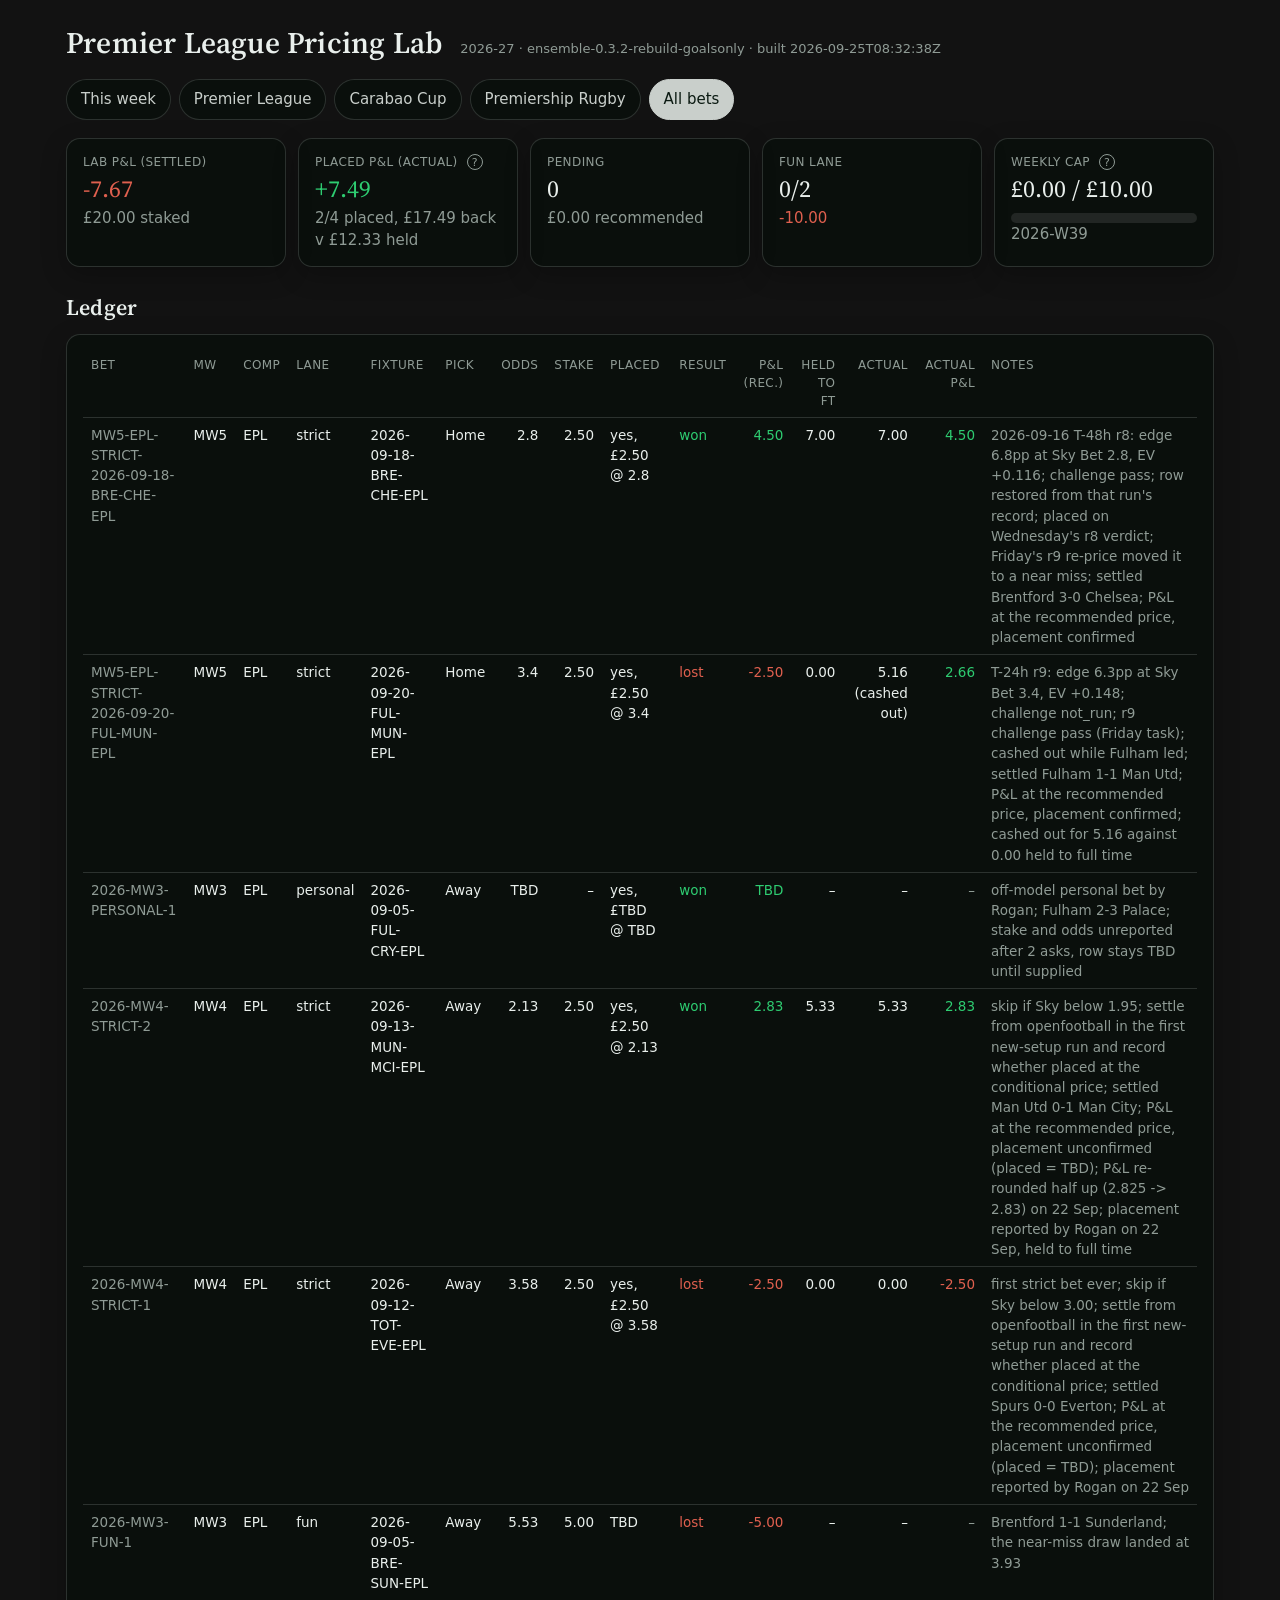
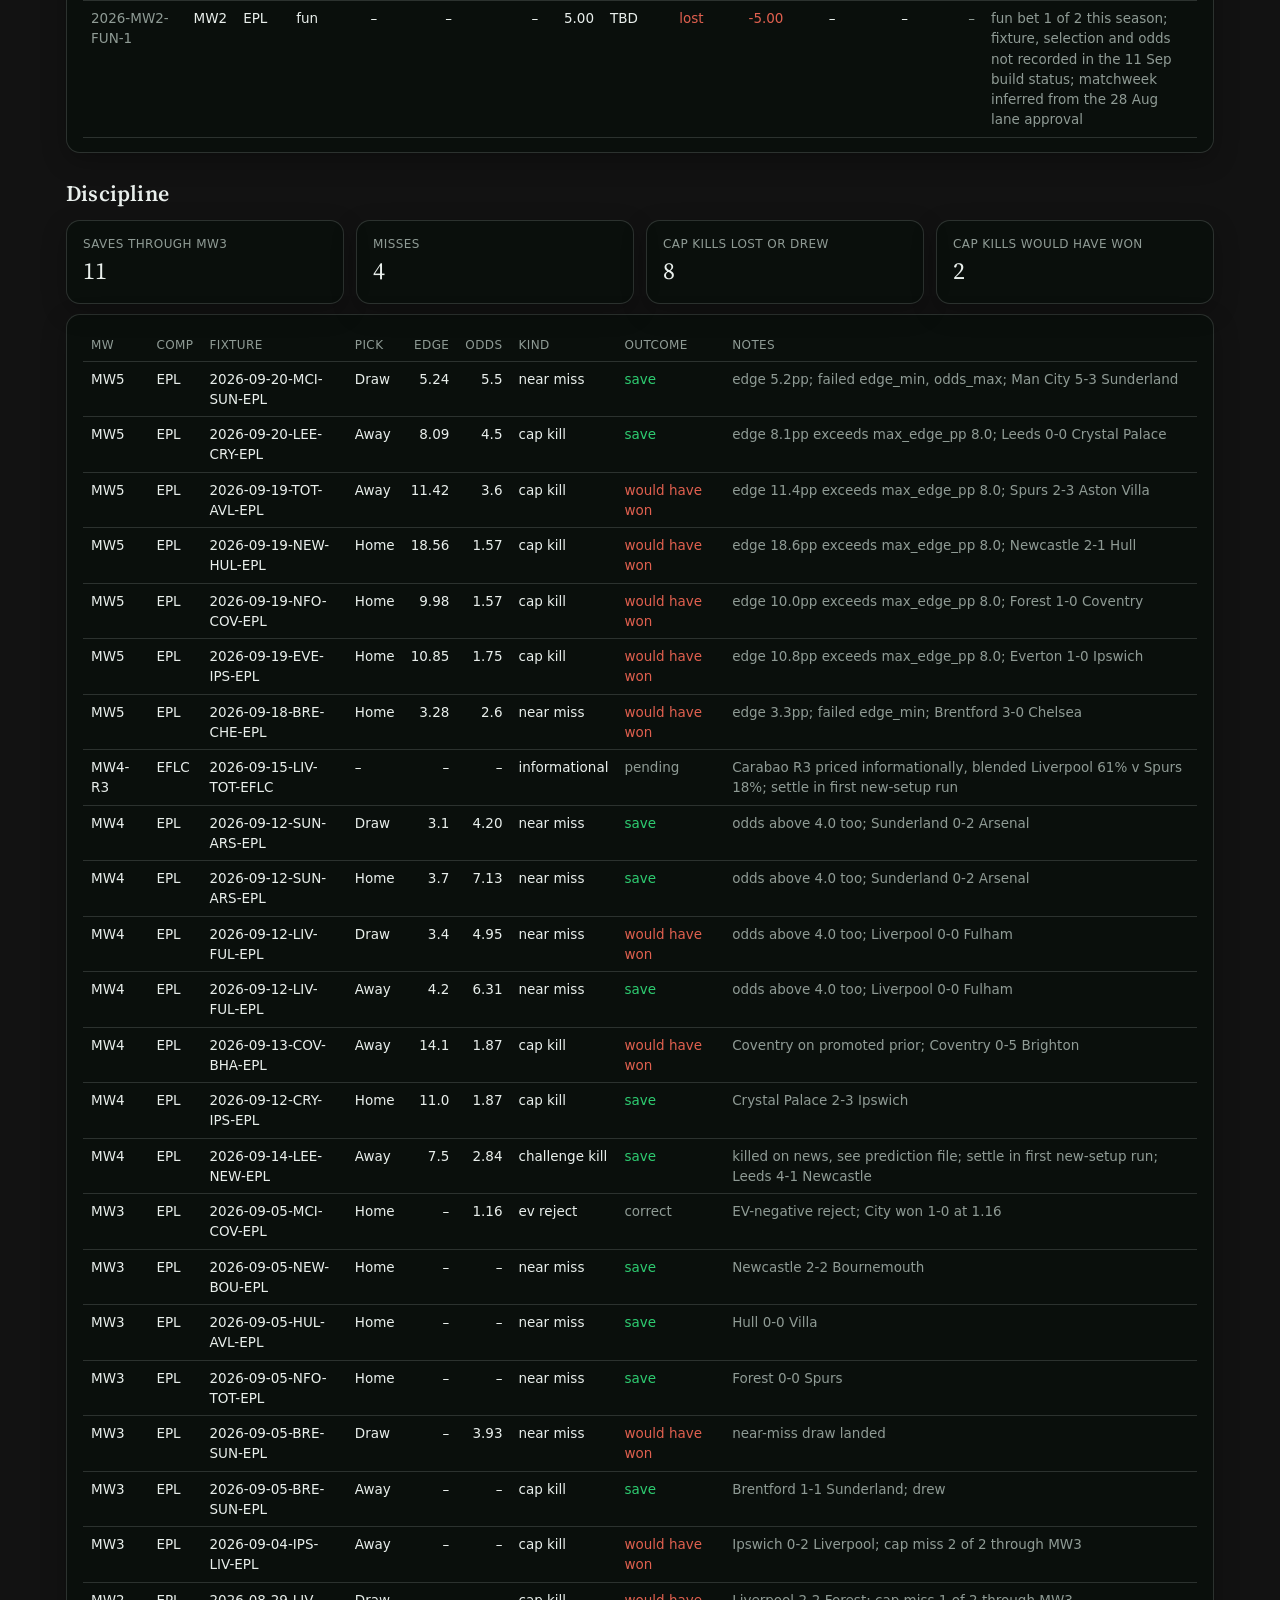
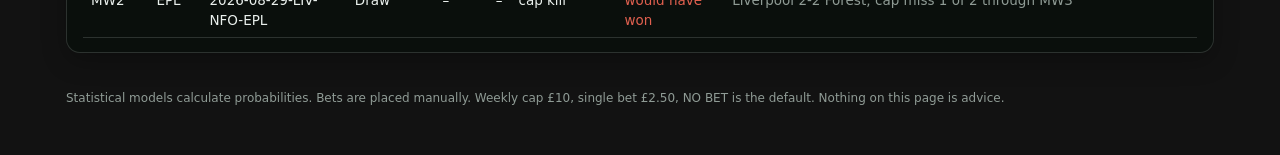
==== all-bets.html @ 46e71b4b "Site build 2026-09-25 T-24h r3" ====
<!doctype html><html lang="en"><head><meta charset="utf-8"><meta name="viewport" content="width=device-width,initial-scale=1,viewport-fit=cover">
<title>All bets · Pricing Lab</title><link rel="preconnect" href="https://fonts.googleapis.com"><link rel="preconnect" href="https://fonts.gstatic.com" crossorigin>
<link href="https://fonts.googleapis.com/css2?family=Source+Serif+4:wght@400;600&display=swap" rel="stylesheet"><link rel="stylesheet" href="styles.css">
<link rel="manifest" href="manifest.webmanifest"><meta name="theme-color" content="#0d2318"></head><body><div class="wrap">
<header><h1>Premier League Pricing Lab</h1><span class="sub">2026-27 · ensemble-0.3.2-rebuild-goalsonly · built 2026-09-25T08:32:38Z</span></header>
<nav class="top"><a href="index.html" class="">This week</a><a href="premier-league.html" class="">Premier League</a><a href="carabao-cup.html" class="">Carabao Cup</a><a href="premiership-rugby.html" class="">Premiership Rugby</a><a href="all-bets.html" class="active">All bets</a></nav><div class="stat"><div class="card"><div class="k">Lab P&amp;L (settled)</div><div class="v"><span class="neg">-7.67</span></div><div class="dim">£20.00 staked</div></div><div class="card"><div class="k">Placed P&amp;L (actual) <span class="help" data-tip="Rogan cashes out whenever his side is ahead. Actual is what Sky Bet paid; held to FT is what the same bet would have returned at full time.">?</span></div><div class="v"><span class="pos">+7.49</span></div><div class="dim">2/4 placed, £17.49 back v £12.33 held</div></div><div class="card"><div class="k">Pending</div><div class="v">0</div><div class="dim">£0.00 recommended</div></div><div class="card"><div class="k">Fun lane</div><div class="v">0/2</div><div class="dim"><span class="neg">-10.00</span></div></div><div class="card"><div class="k">Weekly cap <span class="help" data-tip="GBP 10 across all competitions per week, GBP 2.50 per strict bet. NO BET is the default.">?</span></div><div class="v">£0.00 / £10.00</div><div class="meter"><i style="width:0%"></i></div><div class="dim">2026-W39</div></div></div><h2>Ledger</h2><div class="scroll card"><table><thead><tr><th>Bet</th><th>MW</th><th>Comp</th><th>Lane</th><th>Fixture</th><th>Pick</th><th class="num">Odds</th><th class="num">Stake</th><th>Placed</th><th>Result</th><th class="num">P&amp;L (rec.)</th><th class="num">Held to FT</th><th class="num">Actual</th><th class="num">Actual P&amp;L</th><th>Notes</th></tr></thead><tbody><tr><td class="dim">MW5-EPL-STRICT-2026-09-18-BRE-CHE-EPL</td><td>MW5</td><td>EPL</td><td>strict</td><td>2026-09-18-BRE-CHE-EPL</td><td>Home</td><td class="num">2.8</td><td class="num">2.50</td><td>yes, £2.50 @ 2.8</td><td class="pos">won</td><td class="num pos">4.50</td><td class="num">7.00</td><td class="num">7.00</td><td class="num pos">4.50</td><td class="dim">2026-09-16 T-48h r8: edge 6.8pp at Sky Bet 2.8, EV +0.116; challenge pass; row restored from that run&#x27;s record; placed on Wednesday&#x27;s r8 verdict; Friday&#x27;s r9 re-price moved it to a near miss; settled Brentford 3-0 Chelsea; P&amp;L at the recommended price, placement confirmed</td></tr><tr><td class="dim">MW5-EPL-STRICT-2026-09-20-FUL-MUN-EPL</td><td>MW5</td><td>EPL</td><td>strict</td><td>2026-09-20-FUL-MUN-EPL</td><td>Home</td><td class="num">3.4</td><td class="num">2.50</td><td>yes, £2.50 @ 3.4</td><td class="neg">lost</td><td class="num neg">-2.50</td><td class="num">0.00</td><td class="num">5.16 (cashed out)</td><td class="num pos">2.66</td><td class="dim">T-24h r9: edge 6.3pp at Sky Bet 3.4, EV +0.148; challenge not_run; r9 challenge pass (Friday task); cashed out while Fulham led; settled Fulham 1-1 Man Utd; P&amp;L at the recommended price, placement confirmed; cashed out for 5.16 against 0.00 held to full time</td></tr><tr><td class="dim">2026-MW3-PERSONAL-1</td><td>MW3</td><td>EPL</td><td>personal</td><td>2026-09-05-FUL-CRY-EPL</td><td>Away</td><td class="num">TBD</td><td class="num">–</td><td>yes, £TBD @ TBD</td><td class="pos">won</td><td class="num pos">TBD</td><td class="num">–</td><td class="num">–</td><td class="num dim">–</td><td class="dim">off-model personal bet by Rogan; Fulham 2-3 Palace; stake and odds unreported after 2 asks, row stays TBD until supplied</td></tr><tr><td class="dim">2026-MW4-STRICT-2</td><td>MW4</td><td>EPL</td><td>strict</td><td>2026-09-13-MUN-MCI-EPL</td><td>Away</td><td class="num">2.13</td><td class="num">2.50</td><td>yes, £2.50 @ 2.13</td><td class="pos">won</td><td class="num pos">2.83</td><td class="num">5.33</td><td class="num">5.33</td><td class="num pos">2.83</td><td class="dim">skip if Sky below 1.95; settle from openfootball in the first new-setup run and record whether placed at the conditional price; settled Man Utd 0-1 Man City; P&amp;L at the recommended price, placement unconfirmed (placed = TBD); P&amp;L re-rounded half up (2.825 -&gt; 2.83) on 22 Sep; placement reported by Rogan on 22 Sep, held to full time</td></tr><tr><td class="dim">2026-MW4-STRICT-1</td><td>MW4</td><td>EPL</td><td>strict</td><td>2026-09-12-TOT-EVE-EPL</td><td>Away</td><td class="num">3.58</td><td class="num">2.50</td><td>yes, £2.50 @ 3.58</td><td class="neg">lost</td><td class="num neg">-2.50</td><td class="num">0.00</td><td class="num">0.00</td><td class="num neg">-2.50</td><td class="dim">first strict bet ever; skip if Sky below 3.00; settle from openfootball in the first new-setup run and record whether placed at the conditional price; settled Spurs 0-0 Everton; P&amp;L at the recommended price, placement unconfirmed (placed = TBD); placement reported by Rogan on 22 Sep</td></tr><tr><td class="dim">2026-MW3-FUN-1</td><td>MW3</td><td>EPL</td><td>fun</td><td>2026-09-05-BRE-SUN-EPL</td><td>Away</td><td class="num">5.53</td><td class="num">5.00</td><td>TBD</td><td class="neg">lost</td><td class="num neg">-5.00</td><td class="num">–</td><td class="num">–</td><td class="num dim">–</td><td class="dim">Brentford 1-1 Sunderland; the near-miss draw landed at 3.93</td></tr><tr><td class="dim">2026-MW2-FUN-1</td><td>MW2</td><td>EPL</td><td>fun</td><td>–</td><td>–</td><td class="num">–</td><td class="num">5.00</td><td>TBD</td><td class="neg">lost</td><td class="num neg">-5.00</td><td class="num">–</td><td class="num">–</td><td class="num dim">–</td><td class="dim">fun bet 1 of 2 this season; fixture, selection and odds not recorded in the 11 Sep build status; matchweek inferred from the 28 Aug lane approval</td></tr></tbody></table></div><h2>Discipline</h2><div class="stat"><div class="card"><div class="k">Saves through MW3</div><div class="v">11</div></div><div class="card"><div class="k">Misses</div><div class="v">4</div></div><div class="card"><div class="k">Cap kills lost or drew</div><div class="v">8</div></div><div class="card"><div class="k">Cap kills would have won</div><div class="v">2</div></div></div><div class="scroll card"><table><thead><tr><th>MW</th><th>Comp</th><th>Fixture</th><th>Pick</th><th class="num">Edge</th><th class="num">Odds</th><th>Kind</th><th>Outcome</th><th>Notes</th></tr></thead><tbody><tr><td>MW5</td><td>EPL</td><td>2026-09-20-MCI-SUN-EPL</td><td>Draw</td><td class="num">5.24</td><td class="num">5.5</td><td>near miss</td><td class="pos">save</td><td class="dim">edge 5.2pp; failed edge_min, odds_max; Man City 5-3 Sunderland</td></tr><tr><td>MW5</td><td>EPL</td><td>2026-09-20-LEE-CRY-EPL</td><td>Away</td><td class="num">8.09</td><td class="num">4.5</td><td>cap kill</td><td class="pos">save</td><td class="dim">edge 8.1pp exceeds max_edge_pp 8.0; Leeds 0-0 Crystal Palace</td></tr><tr><td>MW5</td><td>EPL</td><td>2026-09-19-TOT-AVL-EPL</td><td>Away</td><td class="num">11.42</td><td class="num">3.6</td><td>cap kill</td><td class="neg">would have won</td><td class="dim">edge 11.4pp exceeds max_edge_pp 8.0; Spurs 2-3 Aston Villa</td></tr><tr><td>MW5</td><td>EPL</td><td>2026-09-19-NEW-HUL-EPL</td><td>Home</td><td class="num">18.56</td><td class="num">1.57</td><td>cap kill</td><td class="neg">would have won</td><td class="dim">edge 18.6pp exceeds max_edge_pp 8.0; Newcastle 2-1 Hull</td></tr><tr><td>MW5</td><td>EPL</td><td>2026-09-19-NFO-COV-EPL</td><td>Home</td><td class="num">9.98</td><td class="num">1.57</td><td>cap kill</td><td class="neg">would have won</td><td class="dim">edge 10.0pp exceeds max_edge_pp 8.0; Forest 1-0 Coventry</td></tr><tr><td>MW5</td><td>EPL</td><td>2026-09-19-EVE-IPS-EPL</td><td>Home</td><td class="num">10.85</td><td class="num">1.75</td><td>cap kill</td><td class="neg">would have won</td><td class="dim">edge 10.8pp exceeds max_edge_pp 8.0; Everton 1-0 Ipswich</td></tr><tr><td>MW5</td><td>EPL</td><td>2026-09-18-BRE-CHE-EPL</td><td>Home</td><td class="num">3.28</td><td class="num">2.6</td><td>near miss</td><td class="neg">would have won</td><td class="dim">edge 3.3pp; failed edge_min; Brentford 3-0 Chelsea</td></tr><tr><td>MW4-R3</td><td>EFLC</td><td>2026-09-15-LIV-TOT-EFLC</td><td>–</td><td class="num">–</td><td class="num">–</td><td>informational</td><td class="dim">pending</td><td class="dim">Carabao R3 priced informationally, blended Liverpool 61% v Spurs 18%; settle in first new-setup run</td></tr><tr><td>MW4</td><td>EPL</td><td>2026-09-12-SUN-ARS-EPL</td><td>Draw</td><td class="num">3.1</td><td class="num">4.20</td><td>near miss</td><td class="pos">save</td><td class="dim">odds above 4.0 too; Sunderland 0-2 Arsenal</td></tr><tr><td>MW4</td><td>EPL</td><td>2026-09-12-SUN-ARS-EPL</td><td>Home</td><td class="num">3.7</td><td class="num">7.13</td><td>near miss</td><td class="pos">save</td><td class="dim">odds above 4.0 too; Sunderland 0-2 Arsenal</td></tr><tr><td>MW4</td><td>EPL</td><td>2026-09-12-LIV-FUL-EPL</td><td>Draw</td><td class="num">3.4</td><td class="num">4.95</td><td>near miss</td><td class="neg">would have won</td><td class="dim">odds above 4.0 too; Liverpool 0-0 Fulham</td></tr><tr><td>MW4</td><td>EPL</td><td>2026-09-12-LIV-FUL-EPL</td><td>Away</td><td class="num">4.2</td><td class="num">6.31</td><td>near miss</td><td class="pos">save</td><td class="dim">odds above 4.0 too; Liverpool 0-0 Fulham</td></tr><tr><td>MW4</td><td>EPL</td><td>2026-09-13-COV-BHA-EPL</td><td>Away</td><td class="num">14.1</td><td class="num">1.87</td><td>cap kill</td><td class="neg">would have won</td><td class="dim">Coventry on promoted prior; Coventry 0-5 Brighton</td></tr><tr><td>MW4</td><td>EPL</td><td>2026-09-12-CRY-IPS-EPL</td><td>Home</td><td class="num">11.0</td><td class="num">1.87</td><td>cap kill</td><td class="pos">save</td><td class="dim">Crystal Palace 2-3 Ipswich</td></tr><tr><td>MW4</td><td>EPL</td><td>2026-09-14-LEE-NEW-EPL</td><td>Away</td><td class="num">7.5</td><td class="num">2.84</td><td>challenge kill</td><td class="pos">save</td><td class="dim">killed on news, see prediction file; settle in first new-setup run; Leeds 4-1 Newcastle</td></tr><tr><td>MW3</td><td>EPL</td><td>2026-09-05-MCI-COV-EPL</td><td>Home</td><td class="num">–</td><td class="num">1.16</td><td>ev reject</td><td class="dim">correct</td><td class="dim">EV-negative reject; City won 1-0 at 1.16</td></tr><tr><td>MW3</td><td>EPL</td><td>2026-09-05-NEW-BOU-EPL</td><td>Home</td><td class="num">–</td><td class="num">–</td><td>near miss</td><td class="pos">save</td><td class="dim">Newcastle 2-2 Bournemouth</td></tr><tr><td>MW3</td><td>EPL</td><td>2026-09-05-HUL-AVL-EPL</td><td>Home</td><td class="num">–</td><td class="num">–</td><td>near miss</td><td class="pos">save</td><td class="dim">Hull 0-0 Villa</td></tr><tr><td>MW3</td><td>EPL</td><td>2026-09-05-NFO-TOT-EPL</td><td>Home</td><td class="num">–</td><td class="num">–</td><td>near miss</td><td class="pos">save</td><td class="dim">Forest 0-0 Spurs</td></tr><tr><td>MW3</td><td>EPL</td><td>2026-09-05-BRE-SUN-EPL</td><td>Draw</td><td class="num">–</td><td class="num">3.93</td><td>near miss</td><td class="neg">would have won</td><td class="dim">near-miss draw landed</td></tr><tr><td>MW3</td><td>EPL</td><td>2026-09-05-BRE-SUN-EPL</td><td>Away</td><td class="num">–</td><td class="num">–</td><td>cap kill</td><td class="pos">save</td><td class="dim">Brentford 1-1 Sunderland; drew</td></tr><tr><td>MW3</td><td>EPL</td><td>2026-09-04-IPS-LIV-EPL</td><td>Away</td><td class="num">–</td><td class="num">–</td><td>cap kill</td><td class="neg">would have won</td><td class="dim">Ipswich 0-2 Liverpool; cap miss 2 of 2 through MW3</td></tr><tr><td>MW2</td><td>EPL</td><td>2026-08-29-LIV-NFO-EPL</td><td>Draw</td><td class="num">–</td><td class="num">–</td><td>cap kill</td><td class="neg">would have won</td><td class="dim">Liverpool 2-2 Forest; cap miss 1 of 2 through MW3</td></tr></tbody></table></div>
<footer>Statistical models calculate probabilities. Bets are placed manually. Weekly cap £10, single bet £2.50, NO BET is the default. Nothing on this page is advice.</footer>
</div><script src="app.js"></script></body></html>
---- styles.css ----
:root{--bg:#0d2318;--glow:#1f7a4d;--card:rgba(8,14,11,.72);--card2:rgba(20,28,24,.85);--silver:#c9cfcb;--silver-dim:#8f9b95;--line:rgba(201,207,203,.18);
--green:#2ecc71;--amber:#f0b429;--grey:#6c7a74;--red:#e0604f;--ink:#e9efec;--serif:'Source Serif 4',Georgia,serif;--sans:system-ui,-apple-system,'Segoe UI',sans-serif}
*{box-sizing:border-box}html{color-scheme:dark}
body{margin:0;background:var(--bg) radial-gradient(1200px 600px at 20% -10%,rgba(46,204,113,.28),transparent 60%),
radial-gradient(900px 500px at 100% 20%,rgba(31,122,77,.35),transparent 60%);background-attachment:fixed;color:var(--ink);font:15px/1.5 var(--sans);padding-block:env(safe-area-inset-top,0px) env(safe-area-inset-bottom,0px)}
.wrap{max-width:1180px;margin:0 auto;padding:20px 16px 48px}
h1,h2,h3{font-family:var(--serif);font-weight:600;letter-spacing:.2px;margin:0}
h1{font-size:30px}h2{font-size:22px;margin:24px 0 10px}h3{font-size:17px;margin:14px 0 6px;color:var(--silver)}
header{display:flex;flex-wrap:wrap;align-items:baseline;gap:8px 18px;margin-bottom:14px}
header .sub{color:var(--silver-dim);font-size:13px}
nav.top{display:flex;flex-wrap:wrap;gap:8px;margin:10px 0 18px}
nav.top a{color:var(--silver);text-decoration:none;padding:8px 14px;border:1px solid var(--line);border-radius:999px;background:var(--card)}
nav.top a.active{background:var(--silver);color:#0b1a12;border-color:var(--silver)}
.tabs{display:flex;flex-wrap:wrap;gap:6px;border-bottom:1px solid var(--line);padding-bottom:8px;margin-bottom:16px}
.tabs button{background:transparent;border:1px solid transparent;color:var(--silver-dim);font:inherit;padding:6px 12px;border-radius:8px;cursor:pointer}
.tabs button.active{color:var(--ink);border-color:var(--line);background:var(--card2)}
.panel{display:none}.panel.active{display:block}
.card{background:var(--card);border:1px solid var(--line);border-radius:14px;padding:14px 16px;margin:10px 0;box-shadow:0 8px 24px rgba(0,0,0,.25)}
.grid{display:grid;grid-template-columns:repeat(auto-fill,minmax(300px,1fr));gap:12px}
.fixture{display:grid;grid-template-columns:1fr auto 1fr;align-items:center;gap:8px;text-align:center}
.team{display:flex;flex-direction:column;align-items:center;gap:6px;font-family:var(--serif);font-size:16px}
.crest{width:56px;height:56px;object-fit:contain;filter:drop-shadow(0 2px 6px rgba(0,0,0,.5))}
.badge{width:56px;height:56px;border-radius:50%;background:var(--card2);border:1px solid var(--line);display:grid;place-items:center;font-family:var(--serif);color:var(--silver)}
.ko{color:var(--silver-dim);font-size:12px}
.probs{display:flex;justify-content:space-around;margin-top:10px;font-variant-numeric:tabular-nums}
.probs div{text-align:center}.probs .lbl{font-size:11px;color:var(--silver-dim);letter-spacing:.5px;text-transform:uppercase}
.probs .v{font-size:18px;font-family:var(--serif)}.probs .o{font-size:12px;color:var(--silver-dim)}
.verdict{margin-top:10px;padding:8px 10px;border-radius:10px;font-size:13px;border:1px solid var(--line);background:rgba(108,122,116,.18);color:var(--silver)}
.verdict.strict{background:rgba(46,204,113,.16);border-color:rgba(46,204,113,.55);color:#dff8e8}
.verdict.fun{background:rgba(46,204,113,.10);border-color:rgba(46,204,113,.35);color:#dff8e8}
.verdict.kill{background:rgba(240,180,41,.14);border-color:rgba(240,180,41,.55);color:#fff1cc}
.verdict b{font-weight:600}.tag{display:inline-block;font-size:11px;padding:1px 7px;border-radius:999px;border:1px solid var(--line);color:var(--silver-dim);margin-left:6px;vertical-align:middle}
.betcard{border-left:4px solid var(--green)}
table{width:100%;border-collapse:collapse;font-size:13.5px;font-variant-numeric:tabular-nums}
th,td{padding:7px 8px;border-bottom:1px solid var(--line);text-align:left;vertical-align:top}th{color:var(--silver-dim);font-weight:500;font-size:12px;letter-spacing:.4px;text-transform:uppercase}
td.num,th.num{text-align:right}.scroll{overflow-x:auto}
.help{display:inline-grid;place-items:center;width:16px;height:16px;border-radius:50%;border:1px solid var(--silver-dim);color:var(--silver-dim);font-size:11px;margin-left:5px;cursor:help;position:relative;vertical-align:middle}
.help:hover::after{content:attr(data-tip);position:absolute;left:20px;top:-6px;z-index:5;width:260px;background:#0b1a12;border:1px solid var(--line);border-radius:8px;padding:8px 10px;font-size:12px;line-height:1.4;color:var(--ink);text-align:left;font-weight:400}
.pos{color:var(--green)}.neg{color:var(--red)}.dim{color:var(--silver-dim)}
.stat{display:flex;flex-wrap:wrap;gap:12px}.stat .card{flex:1 1 160px;margin:0}.stat .k{font-size:12px;color:var(--silver-dim);text-transform:uppercase;letter-spacing:.4px}.stat .v{font-family:var(--serif);font-size:24px}
.meter{height:10px;border-radius:6px;background:rgba(201,207,203,.12);overflow:hidden;margin-top:6px}.meter i{display:block;height:100%;background:var(--green)}
svg.chart{width:100%;height:auto;max-width:720px}
.front-title{margin-top:6px}.front-grid{grid-template-columns:repeat(auto-fill,minmax(340px,1fr))}
.front-card{padding:18px 20px}.front-card.strict{border-color:rgba(46,204,113,.55);background:linear-gradient(180deg,rgba(46,204,113,.12),var(--card))}
.front-card.fun{border-color:rgba(46,204,113,.35)}.front-card.kill{border-color:rgba(240,180,41,.55);background:linear-gradient(180deg,rgba(240,180,41,.10),var(--card))}
.front-kind{font-size:12px;letter-spacing:1.2px;text-transform:uppercase;color:var(--silver);font-weight:600}
.front-fixture{display:flex;align-items:center;gap:10px;font-family:var(--serif);font-size:22px;margin:10px 0 2px}
.front-pick{font-family:var(--serif);font-size:30px;margin:8px 0 6px}
.front-row{display:flex;flex-wrap:wrap;gap:8px 22px;font-size:15px;margin-top:6px}.front-row b{font-family:var(--serif);font-size:19px}
.nobet{text-align:center;padding:56px 20px}.nobet-big{font-family:var(--serif);font-size:44px;letter-spacing:1px;color:var(--silver)}.nobet-sub{color:var(--silver-dim);margin-top:8px;font-size:15px}
.capline{color:var(--silver);margin-top:18px}
@media (max-width:520px){.front-pick{font-size:24px}.nobet-big{font-size:32px}}
footer{margin-top:36px;color:var(--silver-dim);font-size:12px}
@media (max-width:520px){.fixture{grid-template-columns:1fr auto 1fr}.crest,.badge{width:44px;height:44px}}
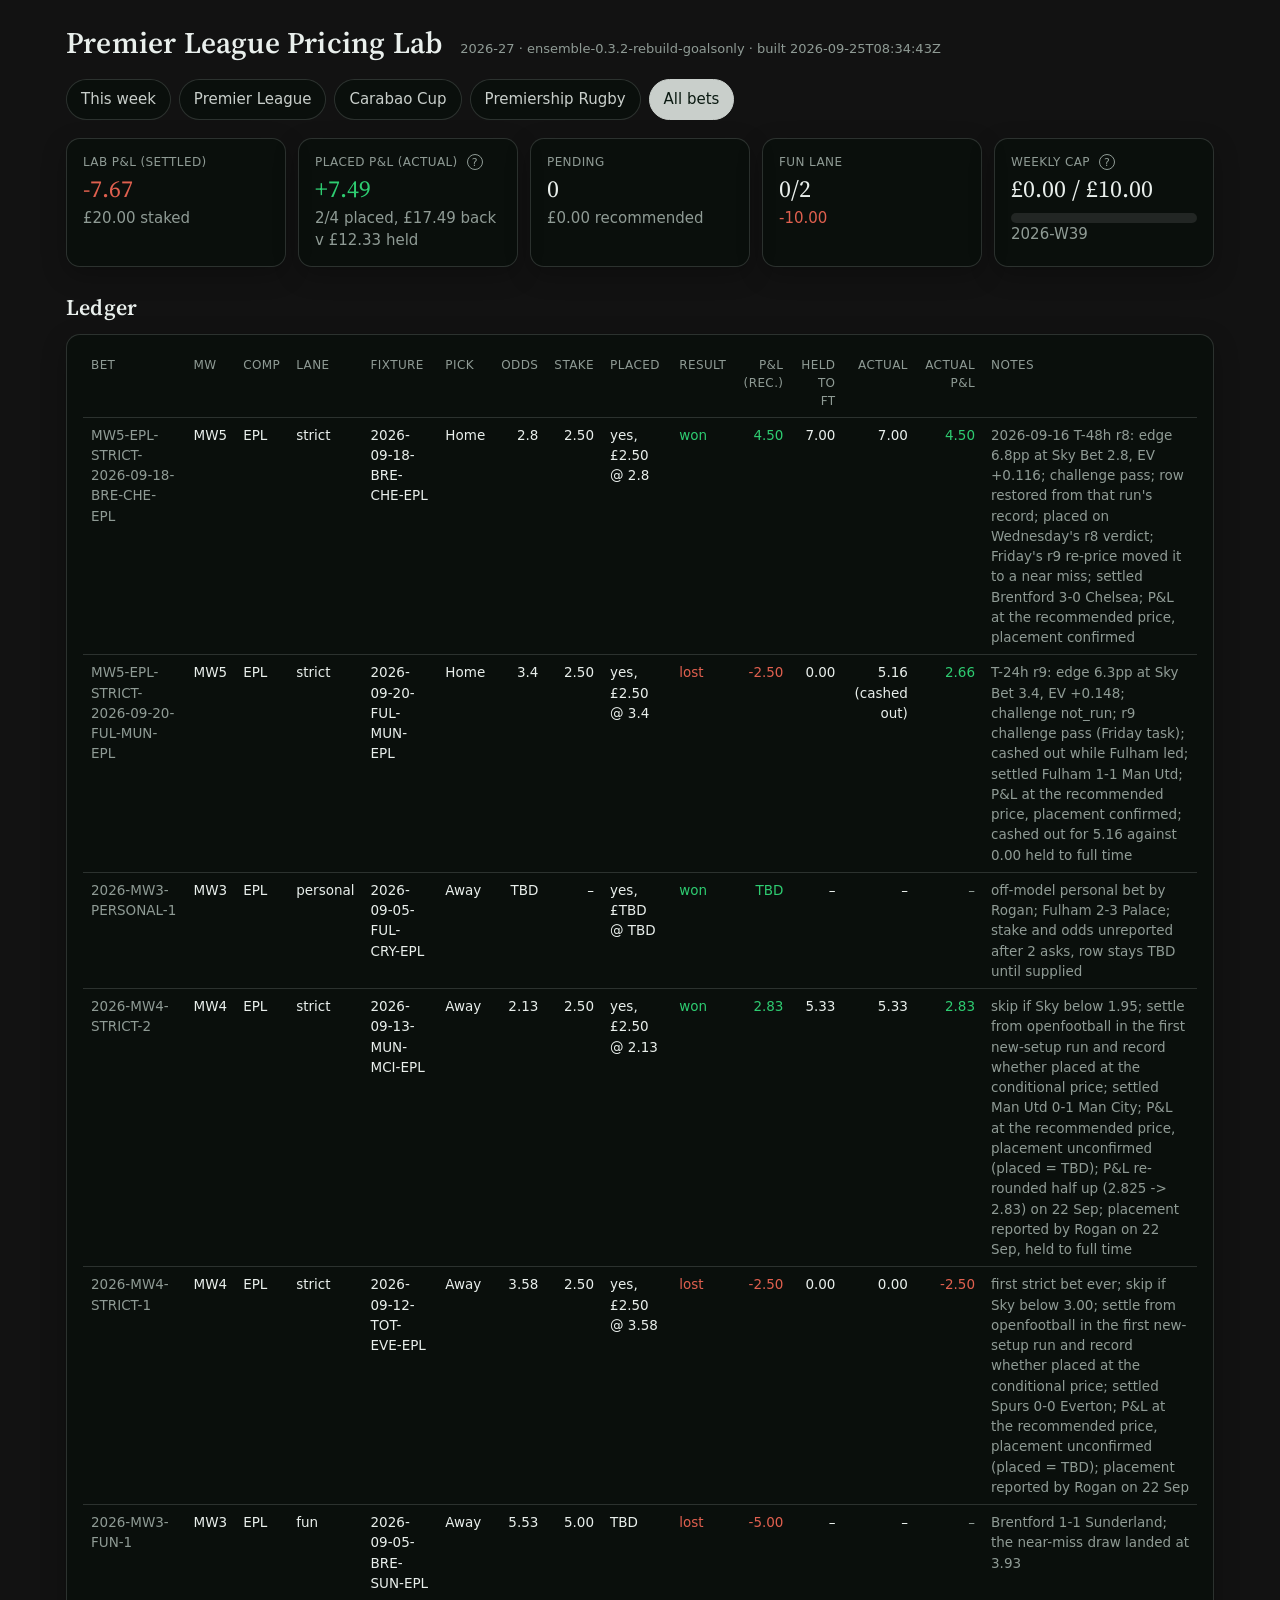
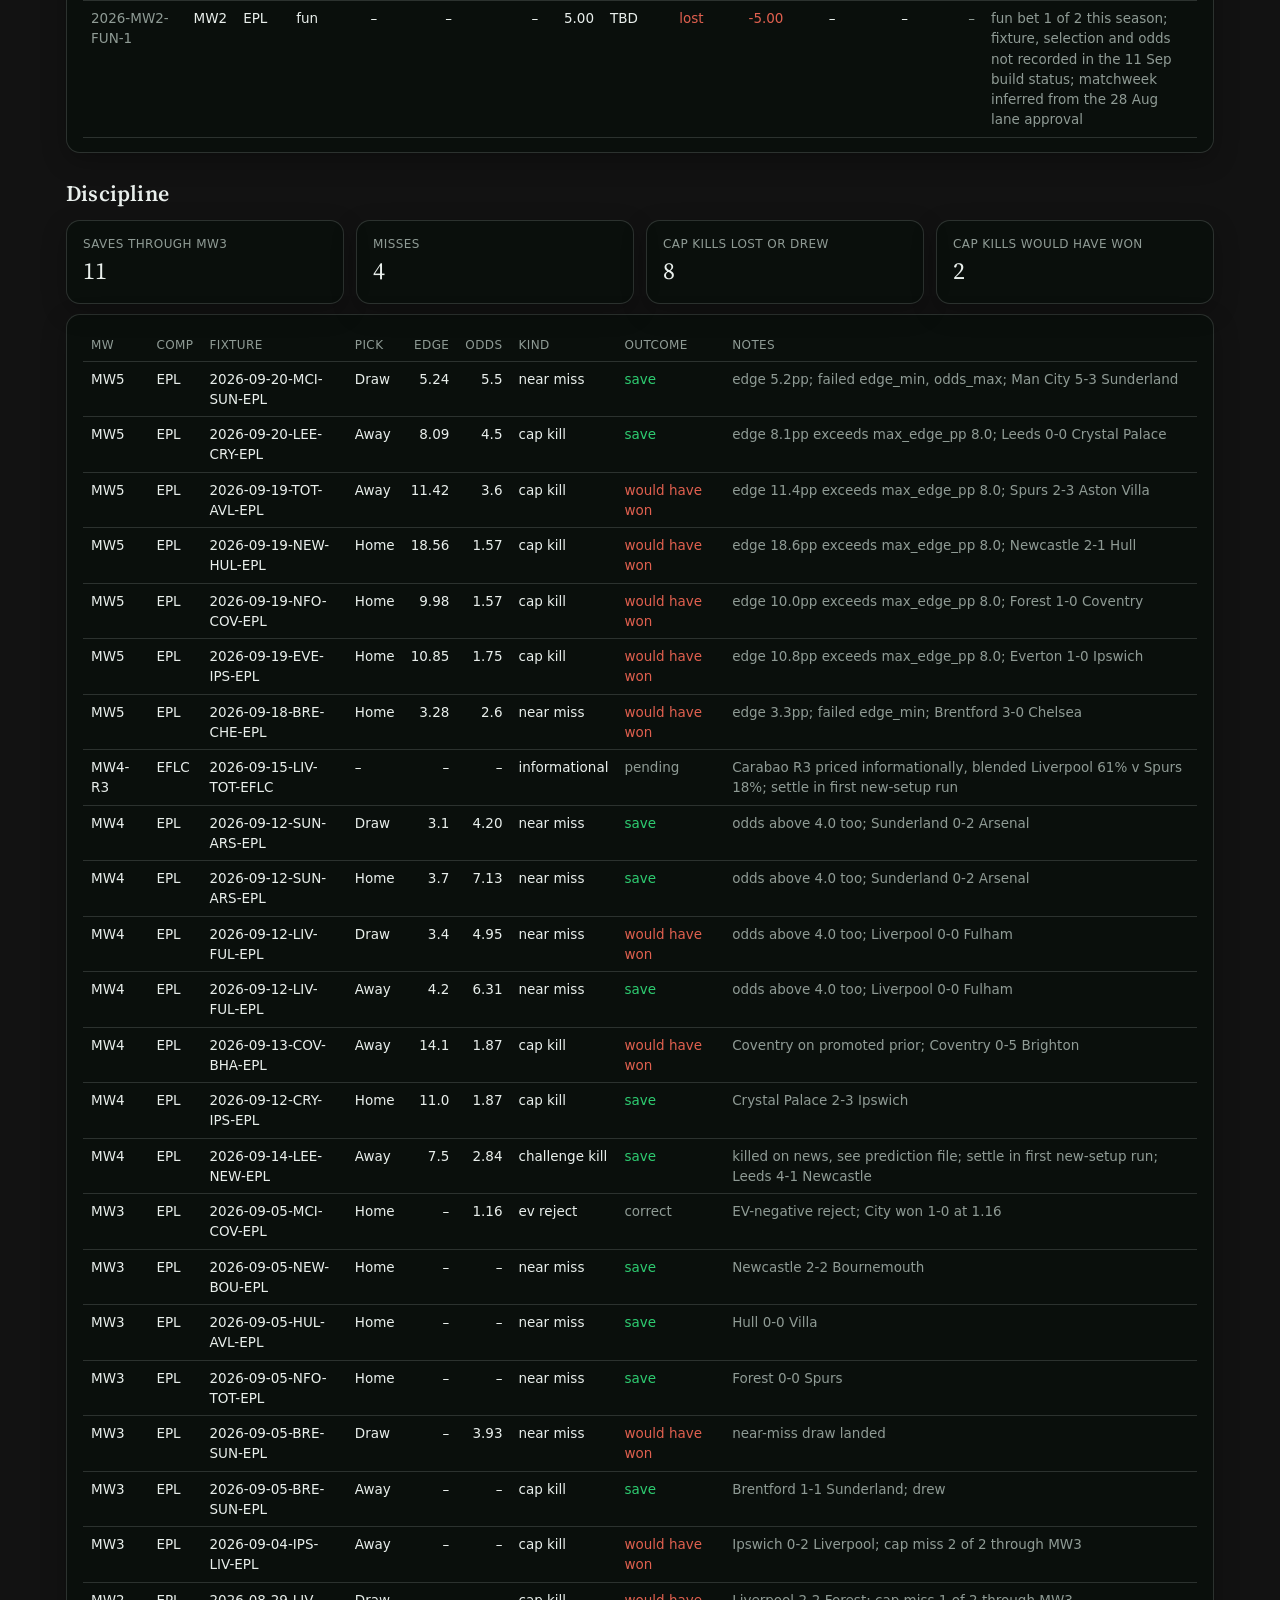
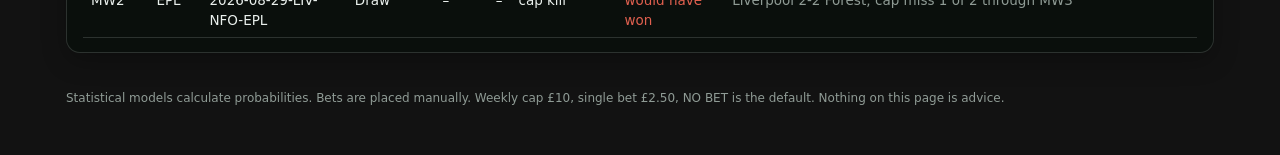
==== commit 02e77574: "Site build 2026-09-25T08:34:43Z" ====
--- a/all-bets.html
+++ b/all-bets.html
@@ -2,7 +2,7 @@
 <title>All bets · Pricing Lab</title><link rel="preconnect" href="https://fonts.googleapis.com"><link rel="preconnect" href="https://fonts.gstatic.com" crossorigin>
 <link href="https://fonts.googleapis.com/css2?family=Source+Serif+4:wght@400;600&display=swap" rel="stylesheet"><link rel="stylesheet" href="styles.css">
 <link rel="manifest" href="manifest.webmanifest"><meta name="theme-color" content="#0d2318"></head><body><div class="wrap">
-<header><h1>Premier League Pricing Lab</h1><span class="sub">2026-27 · ensemble-0.3.2-rebuild-goalsonly · built 2026-09-25T08:32:38Z</span></header>
+<header><h1>Premier League Pricing Lab</h1><span class="sub">2026-27 · ensemble-0.3.2-rebuild-goalsonly · built 2026-09-25T08:34:43Z</span></header>
 <nav class="top"><a href="index.html" class="">This week</a><a href="premier-league.html" class="">Premier League</a><a href="carabao-cup.html" class="">Carabao Cup</a><a href="premiership-rugby.html" class="">Premiership Rugby</a><a href="all-bets.html" class="active">All bets</a></nav><div class="stat"><div class="card"><div class="k">Lab P&amp;L (settled)</div><div class="v"><span class="neg">-7.67</span></div><div class="dim">£20.00 staked</div></div><div class="card"><div class="k">Placed P&amp;L (actual) <span class="help" data-tip="Rogan cashes out whenever his side is ahead. Actual is what Sky Bet paid; held to FT is what the same bet would have returned at full time.">?</span></div><div class="v"><span class="pos">+7.49</span></div><div class="dim">2/4 placed, £17.49 back v £12.33 held</div></div><div class="card"><div class="k">Pending</div><div class="v">0</div><div class="dim">£0.00 recommended</div></div><div class="card"><div class="k">Fun lane</div><div class="v">0/2</div><div class="dim"><span class="neg">-10.00</span></div></div><div class="card"><div class="k">Weekly cap <span class="help" data-tip="GBP 10 across all competitions per week, GBP 2.50 per strict bet. NO BET is the default.">?</span></div><div class="v">£0.00 / £10.00</div><div class="meter"><i style="width:0%"></i></div><div class="dim">2026-W39</div></div></div><h2>Ledger</h2><div class="scroll card"><table><thead><tr><th>Bet</th><th>MW</th><th>Comp</th><th>Lane</th><th>Fixture</th><th>Pick</th><th class="num">Odds</th><th class="num">Stake</th><th>Placed</th><th>Result</th><th class="num">P&amp;L (rec.)</th><th class="num">Held to FT</th><th class="num">Actual</th><th class="num">Actual P&amp;L</th><th>Notes</th></tr></thead><tbody><tr><td class="dim">MW5-EPL-STRICT-2026-09-18-BRE-CHE-EPL</td><td>MW5</td><td>EPL</td><td>strict</td><td>2026-09-18-BRE-CHE-EPL</td><td>Home</td><td class="num">2.8</td><td class="num">2.50</td><td>yes, £2.50 @ 2.8</td><td class="pos">won</td><td class="num pos">4.50</td><td class="num">7.00</td><td class="num">7.00</td><td class="num pos">4.50</td><td class="dim">2026-09-16 T-48h r8: edge 6.8pp at Sky Bet 2.8, EV +0.116; challenge pass; row restored from that run&#x27;s record; placed on Wednesday&#x27;s r8 verdict; Friday&#x27;s r9 re-price moved it to a near miss; settled Brentford 3-0 Chelsea; P&amp;L at the recommended price, placement confirmed</td></tr><tr><td class="dim">MW5-EPL-STRICT-2026-09-20-FUL-MUN-EPL</td><td>MW5</td><td>EPL</td><td>strict</td><td>2026-09-20-FUL-MUN-EPL</td><td>Home</td><td class="num">3.4</td><td class="num">2.50</td><td>yes, £2.50 @ 3.4</td><td class="neg">lost</td><td class="num neg">-2.50</td><td class="num">0.00</td><td class="num">5.16 (cashed out)</td><td class="num pos">2.66</td><td class="dim">T-24h r9: edge 6.3pp at Sky Bet 3.4, EV +0.148; challenge not_run; r9 challenge pass (Friday task); cashed out while Fulham led; settled Fulham 1-1 Man Utd; P&amp;L at the recommended price, placement confirmed; cashed out for 5.16 against 0.00 held to full time</td></tr><tr><td class="dim">2026-MW3-PERSONAL-1</td><td>MW3</td><td>EPL</td><td>personal</td><td>2026-09-05-FUL-CRY-EPL</td><td>Away</td><td class="num">TBD</td><td class="num">–</td><td>yes, £TBD @ TBD</td><td class="pos">won</td><td class="num pos">TBD</td><td class="num">–</td><td class="num">–</td><td class="num dim">–</td><td class="dim">off-model personal bet by Rogan; Fulham 2-3 Palace; stake and odds unreported after 2 asks, row stays TBD until supplied</td></tr><tr><td class="dim">2026-MW4-STRICT-2</td><td>MW4</td><td>EPL</td><td>strict</td><td>2026-09-13-MUN-MCI-EPL</td><td>Away</td><td class="num">2.13</td><td class="num">2.50</td><td>yes, £2.50 @ 2.13</td><td class="pos">won</td><td class="num pos">2.83</td><td class="num">5.33</td><td class="num">5.33</td><td class="num pos">2.83</td><td class="dim">skip if Sky below 1.95; settle from openfootball in the first new-setup run and record whether placed at the conditional price; settled Man Utd 0-1 Man City; P&amp;L at the recommended price, placement unconfirmed (placed = TBD); P&amp;L re-rounded half up (2.825 -&gt; 2.83) on 22 Sep; placement reported by Rogan on 22 Sep, held to full time</td></tr><tr><td class="dim">2026-MW4-STRICT-1</td><td>MW4</td><td>EPL</td><td>strict</td><td>2026-09-12-TOT-EVE-EPL</td><td>Away</td><td class="num">3.58</td><td class="num">2.50</td><td>yes, £2.50 @ 3.58</td><td class="neg">lost</td><td class="num neg">-2.50</td><td class="num">0.00</td><td class="num">0.00</td><td class="num neg">-2.50</td><td class="dim">first strict bet ever; skip if Sky below 3.00; settle from openfootball in the first new-setup run and record whether placed at the conditional price; settled Spurs 0-0 Everton; P&amp;L at the recommended price, placement unconfirmed (placed = TBD); placement reported by Rogan on 22 Sep</td></tr><tr><td class="dim">2026-MW3-FUN-1</td><td>MW3</td><td>EPL</td><td>fun</td><td>2026-09-05-BRE-SUN-EPL</td><td>Away</td><td class="num">5.53</td><td class="num">5.00</td><td>TBD</td><td class="neg">lost</td><td class="num neg">-5.00</td><td class="num">–</td><td class="num">–</td><td class="num dim">–</td><td class="dim">Brentford 1-1 Sunderland; the near-miss draw landed at 3.93</td></tr><tr><td class="dim">2026-MW2-FUN-1</td><td>MW2</td><td>EPL</td><td>fun</td><td>–</td><td>–</td><td class="num">–</td><td class="num">5.00</td><td>TBD</td><td class="neg">lost</td><td class="num neg">-5.00</td><td class="num">–</td><td class="num">–</td><td class="num dim">–</td><td class="dim">fun bet 1 of 2 this season; fixture, selection and odds not recorded in the 11 Sep build status; matchweek inferred from the 28 Aug lane approval</td></tr></tbody></table></div><h2>Discipline</h2><div class="stat"><div class="card"><div class="k">Saves through MW3</div><div class="v">11</div></div><div class="card"><div class="k">Misses</div><div class="v">4</div></div><div class="card"><div class="k">Cap kills lost or drew</div><div class="v">8</div></div><div class="card"><div class="k">Cap kills would have won</div><div class="v">2</div></div></div><div class="scroll card"><table><thead><tr><th>MW</th><th>Comp</th><th>Fixture</th><th>Pick</th><th class="num">Edge</th><th class="num">Odds</th><th>Kind</th><th>Outcome</th><th>Notes</th></tr></thead><tbody><tr><td>MW5</td><td>EPL</td><td>2026-09-20-MCI-SUN-EPL</td><td>Draw</td><td class="num">5.24</td><td class="num">5.5</td><td>near miss</td><td class="pos">save</td><td class="dim">edge 5.2pp; failed edge_min, odds_max; Man City 5-3 Sunderland</td></tr><tr><td>MW5</td><td>EPL</td><td>2026-09-20-LEE-CRY-EPL</td><td>Away</td><td class="num">8.09</td><td class="num">4.5</td><td>cap kill</td><td class="pos">save</td><td class="dim">edge 8.1pp exceeds max_edge_pp 8.0; Leeds 0-0 Crystal Palace</td></tr><tr><td>MW5</td><td>EPL</td><td>2026-09-19-TOT-AVL-EPL</td><td>Away</td><td class="num">11.42</td><td class="num">3.6</td><td>cap kill</td><td class="neg">would have won</td><td class="dim">edge 11.4pp exceeds max_edge_pp 8.0; Spurs 2-3 Aston Villa</td></tr><tr><td>MW5</td><td>EPL</td><td>2026-09-19-NEW-HUL-EPL</td><td>Home</td><td class="num">18.56</td><td class="num">1.57</td><td>cap kill</td><td class="neg">would have won</td><td class="dim">edge 18.6pp exceeds max_edge_pp 8.0; Newcastle 2-1 Hull</td></tr><tr><td>MW5</td><td>EPL</td><td>2026-09-19-NFO-COV-EPL</td><td>Home</td><td class="num">9.98</td><td class="num">1.57</td><td>cap kill</td><td class="neg">would have won</td><td class="dim">edge 10.0pp exceeds max_edge_pp 8.0; Forest 1-0 Coventry</td></tr><tr><td>MW5</td><td>EPL</td><td>2026-09-19-EVE-IPS-EPL</td><td>Home</td><td class="num">10.85</td><td class="num">1.75</td><td>cap kill</td><td class="neg">would have won</td><td class="dim">edge 10.8pp exceeds max_edge_pp 8.0; Everton 1-0 Ipswich</td></tr><tr><td>MW5</td><td>EPL</td><td>2026-09-18-BRE-CHE-EPL</td><td>Home</td><td class="num">3.28</td><td class="num">2.6</td><td>near miss</td><td class="neg">would have won</td><td class="dim">edge 3.3pp; failed edge_min; Brentford 3-0 Chelsea</td></tr><tr><td>MW4-R3</td><td>EFLC</td><td>2026-09-15-LIV-TOT-EFLC</td><td>–</td><td class="num">–</td><td class="num">–</td><td>informational</td><td class="dim">pending</td><td class="dim">Carabao R3 priced informationally, blended Liverpool 61% v Spurs 18%; settle in first new-setup run</td></tr><tr><td>MW4</td><td>EPL</td><td>2026-09-12-SUN-ARS-EPL</td><td>Draw</td><td class="num">3.1</td><td class="num">4.20</td><td>near miss</td><td class="pos">save</td><td class="dim">odds above 4.0 too; Sunderland 0-2 Arsenal</td></tr><tr><td>MW4</td><td>EPL</td><td>2026-09-12-SUN-ARS-EPL</td><td>Home</td><td class="num">3.7</td><td class="num">7.13</td><td>near miss</td><td class="pos">save</td><td class="dim">odds above 4.0 too; Sunderland 0-2 Arsenal</td></tr><tr><td>MW4</td><td>EPL</td><td>2026-09-12-LIV-FUL-EPL</td><td>Draw</td><td class="num">3.4</td><td class="num">4.95</td><td>near miss</td><td class="neg">would have won</td><td class="dim">odds above 4.0 too; Liverpool 0-0 Fulham</td></tr><tr><td>MW4</td><td>EPL</td><td>2026-09-12-LIV-FUL-EPL</td><td>Away</td><td class="num">4.2</td><td class="num">6.31</td><td>near miss</td><td class="pos">save</td><td class="dim">odds above 4.0 too; Liverpool 0-0 Fulham</td></tr><tr><td>MW4</td><td>EPL</td><td>2026-09-13-COV-BHA-EPL</td><td>Away</td><td class="num">14.1</td><td class="num">1.87</td><td>cap kill</td><td class="neg">would have won</td><td class="dim">Coventry on promoted prior; Coventry 0-5 Brighton</td></tr><tr><td>MW4</td><td>EPL</td><td>2026-09-12-CRY-IPS-EPL</td><td>Home</td><td class="num">11.0</td><td class="num">1.87</td><td>cap kill</td><td class="pos">save</td><td class="dim">Crystal Palace 2-3 Ipswich</td></tr><tr><td>MW4</td><td>EPL</td><td>2026-09-14-LEE-NEW-EPL</td><td>Away</td><td class="num">7.5</td><td class="num">2.84</td><td>challenge kill</td><td class="pos">save</td><td class="dim">killed on news, see prediction file; settle in first new-setup run; Leeds 4-1 Newcastle</td></tr><tr><td>MW3</td><td>EPL</td><td>2026-09-05-MCI-COV-EPL</td><td>Home</td><td class="num">–</td><td class="num">1.16</td><td>ev reject</td><td class="dim">correct</td><td class="dim">EV-negative reject; City won 1-0 at 1.16</td></tr><tr><td>MW3</td><td>EPL</td><td>2026-09-05-NEW-BOU-EPL</td><td>Home</td><td class="num">–</td><td class="num">–</td><td>near miss</td><td class="pos">save</td><td class="dim">Newcastle 2-2 Bournemouth</td></tr><tr><td>MW3</td><td>EPL</td><td>2026-09-05-HUL-AVL-EPL</td><td>Home</td><td class="num">–</td><td class="num">–</td><td>near miss</td><td class="pos">save</td><td class="dim">Hull 0-0 Villa</td></tr><tr><td>MW3</td><td>EPL</td><td>2026-09-05-NFO-TOT-EPL</td><td>Home</td><td class="num">–</td><td class="num">–</td><td>near miss</td><td class="pos">save</td><td class="dim">Forest 0-0 Spurs</td></tr><tr><td>MW3</td><td>EPL</td><td>2026-09-05-BRE-SUN-EPL</td><td>Draw</td><td class="num">–</td><td class="num">3.93</td><td>near miss</td><td class="neg">would have won</td><td class="dim">near-miss draw landed</td></tr><tr><td>MW3</td><td>EPL</td><td>2026-09-05-BRE-SUN-EPL</td><td>Away</td><td class="num">–</td><td class="num">–</td><td>cap kill</td><td class="pos">save</td><td class="dim">Brentford 1-1 Sunderland; drew</td></tr><tr><td>MW3</td><td>EPL</td><td>2026-09-04-IPS-LIV-EPL</td><td>Away</td><td class="num">–</td><td class="num">–</td><td>cap kill</td><td class="neg">would have won</td><td class="dim">Ipswich 0-2 Liverpool; cap miss 2 of 2 through MW3</td></tr><tr><td>MW2</td><td>EPL</td><td>2026-08-29-LIV-NFO-EPL</td><td>Draw</td><td class="num">–</td><td class="num">–</td><td>cap kill</td><td class="neg">would have won</td><td class="dim">Liverpool 2-2 Forest; cap miss 1 of 2 through MW3</td></tr></tbody></table></div>
 <footer>Statistical models calculate probabilities. Bets are placed manually. Weekly cap £10, single bet £2.50, NO BET is the default. Nothing on this page is advice.</footer>
 </div><script src="app.js"></script></body></html>
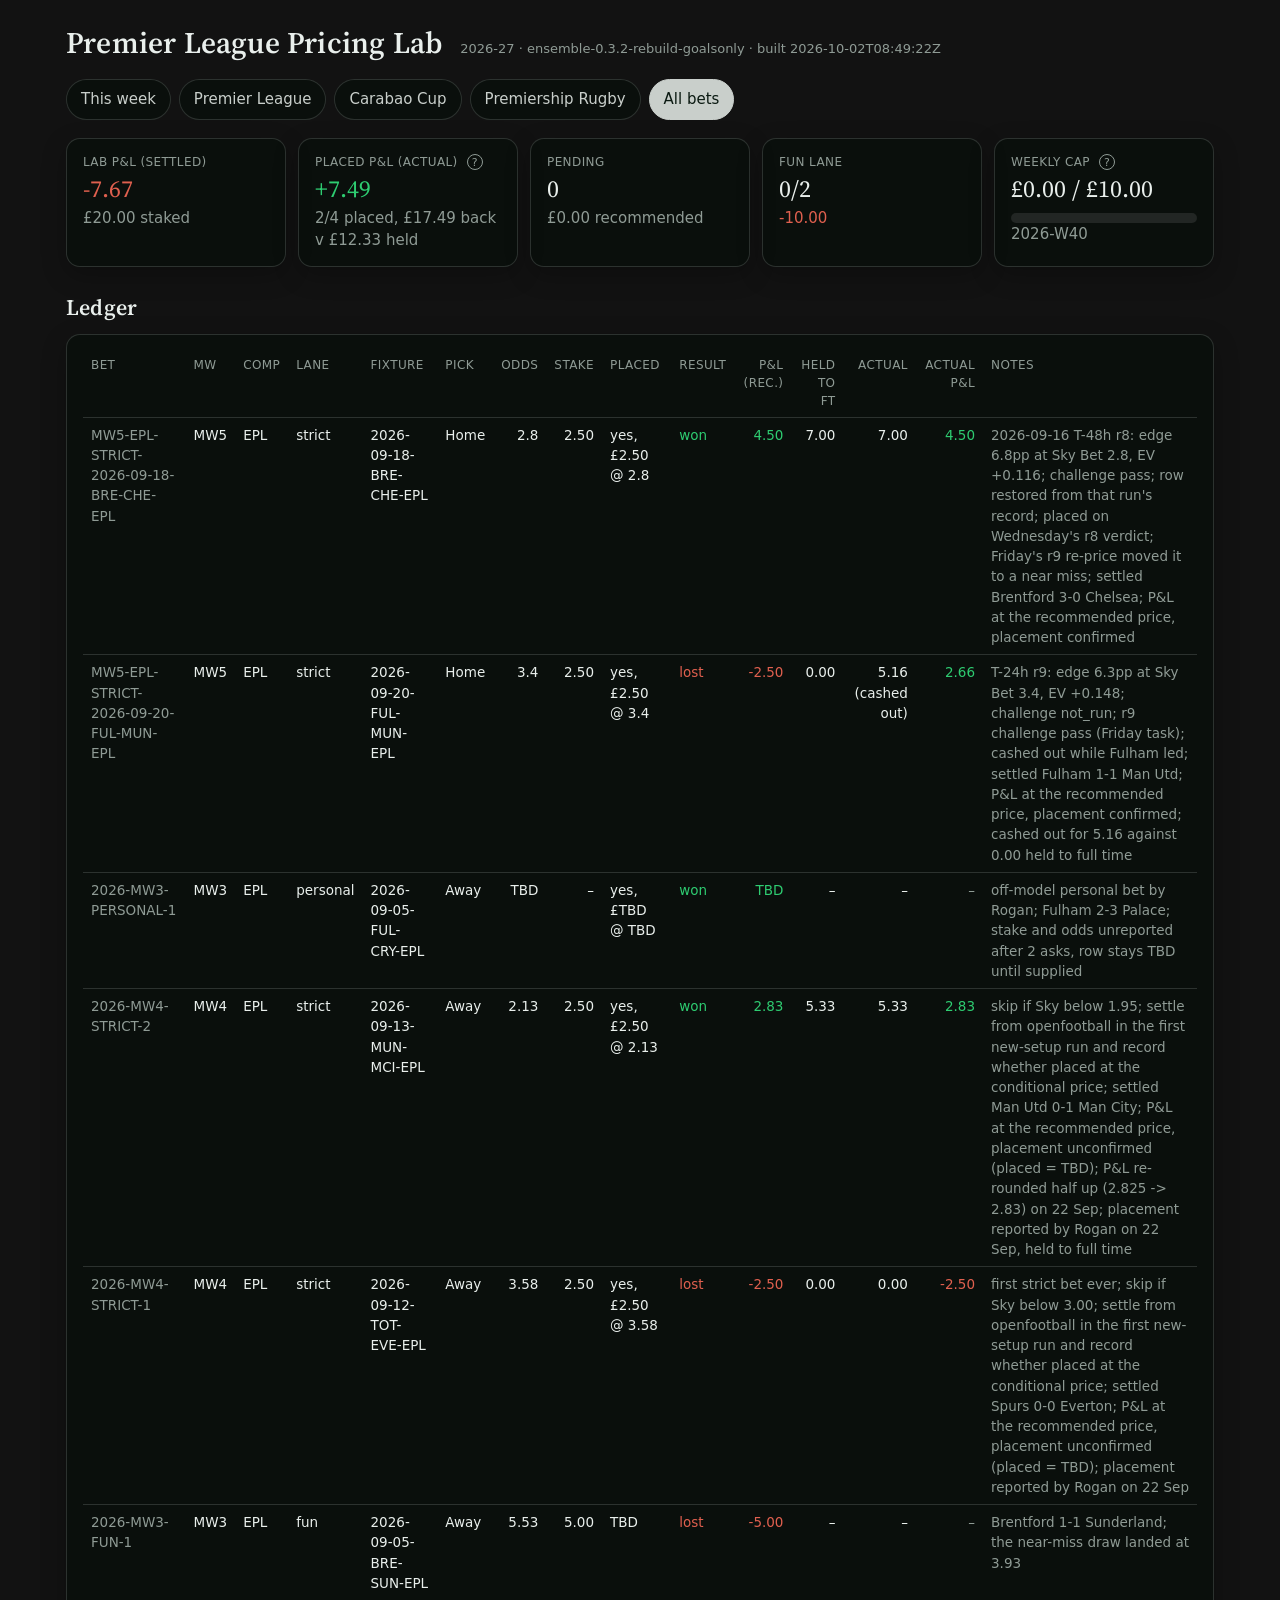
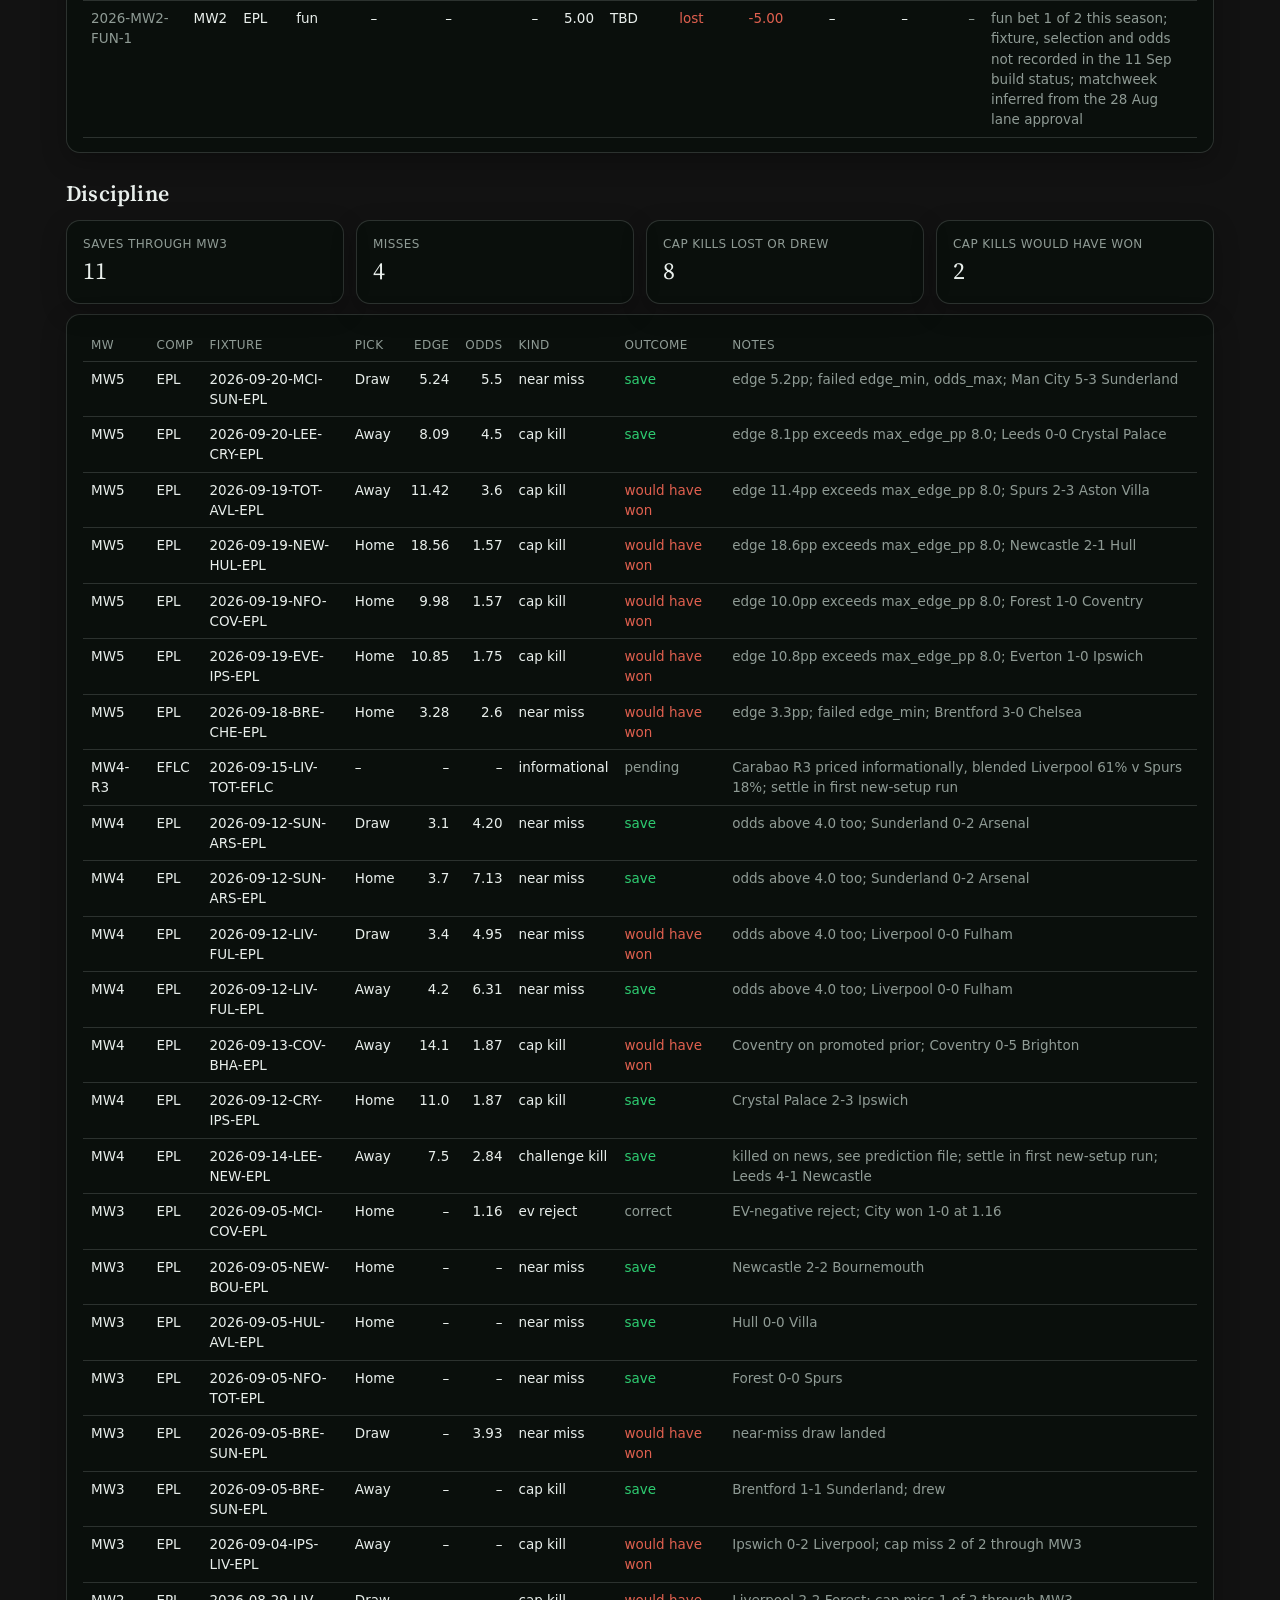
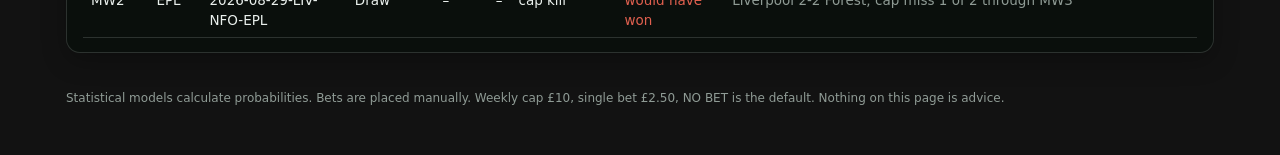
==== commit 129d37ed: "Site build 2026-10-02 T-24h r4" ====
--- a/all-bets.html
+++ b/all-bets.html
@@ -2,7 +2,7 @@
 <title>All bets · Pricing Lab</title><link rel="preconnect" href="https://fonts.googleapis.com"><link rel="preconnect" href="https://fonts.gstatic.com" crossorigin>
 <link href="https://fonts.googleapis.com/css2?family=Source+Serif+4:wght@400;600&display=swap" rel="stylesheet"><link rel="stylesheet" href="styles.css">
 <link rel="manifest" href="manifest.webmanifest"><meta name="theme-color" content="#0d2318"></head><body><div class="wrap">
-<header><h1>Premier League Pricing Lab</h1><span class="sub">2026-27 · ensemble-0.3.2-rebuild-goalsonly · built 2026-09-25T08:34:43Z</span></header>
-<nav class="top"><a href="index.html" class="">This week</a><a href="premier-league.html" class="">Premier League</a><a href="carabao-cup.html" class="">Carabao Cup</a><a href="premiership-rugby.html" class="">Premiership Rugby</a><a href="all-bets.html" class="active">All bets</a></nav><div class="stat"><div class="card"><div class="k">Lab P&amp;L (settled)</div><div class="v"><span class="neg">-7.67</span></div><div class="dim">£20.00 staked</div></div><div class="card"><div class="k">Placed P&amp;L (actual) <span class="help" data-tip="Rogan cashes out whenever his side is ahead. Actual is what Sky Bet paid; held to FT is what the same bet would have returned at full time.">?</span></div><div class="v"><span class="pos">+7.49</span></div><div class="dim">2/4 placed, £17.49 back v £12.33 held</div></div><div class="card"><div class="k">Pending</div><div class="v">0</div><div class="dim">£0.00 recommended</div></div><div class="card"><div class="k">Fun lane</div><div class="v">0/2</div><div class="dim"><span class="neg">-10.00</span></div></div><div class="card"><div class="k">Weekly cap <span class="help" data-tip="GBP 10 across all competitions per week, GBP 2.50 per strict bet. NO BET is the default.">?</span></div><div class="v">£0.00 / £10.00</div><div class="meter"><i style="width:0%"></i></div><div class="dim">2026-W39</div></div></div><h2>Ledger</h2><div class="scroll card"><table><thead><tr><th>Bet</th><th>MW</th><th>Comp</th><th>Lane</th><th>Fixture</th><th>Pick</th><th class="num">Odds</th><th class="num">Stake</th><th>Placed</th><th>Result</th><th class="num">P&amp;L (rec.)</th><th class="num">Held to FT</th><th class="num">Actual</th><th class="num">Actual P&amp;L</th><th>Notes</th></tr></thead><tbody><tr><td class="dim">MW5-EPL-STRICT-2026-09-18-BRE-CHE-EPL</td><td>MW5</td><td>EPL</td><td>strict</td><td>2026-09-18-BRE-CHE-EPL</td><td>Home</td><td class="num">2.8</td><td class="num">2.50</td><td>yes, £2.50 @ 2.8</td><td class="pos">won</td><td class="num pos">4.50</td><td class="num">7.00</td><td class="num">7.00</td><td class="num pos">4.50</td><td class="dim">2026-09-16 T-48h r8: edge 6.8pp at Sky Bet 2.8, EV +0.116; challenge pass; row restored from that run&#x27;s record; placed on Wednesday&#x27;s r8 verdict; Friday&#x27;s r9 re-price moved it to a near miss; settled Brentford 3-0 Chelsea; P&amp;L at the recommended price, placement confirmed</td></tr><tr><td class="dim">MW5-EPL-STRICT-2026-09-20-FUL-MUN-EPL</td><td>MW5</td><td>EPL</td><td>strict</td><td>2026-09-20-FUL-MUN-EPL</td><td>Home</td><td class="num">3.4</td><td class="num">2.50</td><td>yes, £2.50 @ 3.4</td><td class="neg">lost</td><td class="num neg">-2.50</td><td class="num">0.00</td><td class="num">5.16 (cashed out)</td><td class="num pos">2.66</td><td class="dim">T-24h r9: edge 6.3pp at Sky Bet 3.4, EV +0.148; challenge not_run; r9 challenge pass (Friday task); cashed out while Fulham led; settled Fulham 1-1 Man Utd; P&amp;L at the recommended price, placement confirmed; cashed out for 5.16 against 0.00 held to full time</td></tr><tr><td class="dim">2026-MW3-PERSONAL-1</td><td>MW3</td><td>EPL</td><td>personal</td><td>2026-09-05-FUL-CRY-EPL</td><td>Away</td><td class="num">TBD</td><td class="num">–</td><td>yes, £TBD @ TBD</td><td class="pos">won</td><td class="num pos">TBD</td><td class="num">–</td><td class="num">–</td><td class="num dim">–</td><td class="dim">off-model personal bet by Rogan; Fulham 2-3 Palace; stake and odds unreported after 2 asks, row stays TBD until supplied</td></tr><tr><td class="dim">2026-MW4-STRICT-2</td><td>MW4</td><td>EPL</td><td>strict</td><td>2026-09-13-MUN-MCI-EPL</td><td>Away</td><td class="num">2.13</td><td class="num">2.50</td><td>yes, £2.50 @ 2.13</td><td class="pos">won</td><td class="num pos">2.83</td><td class="num">5.33</td><td class="num">5.33</td><td class="num pos">2.83</td><td class="dim">skip if Sky below 1.95; settle from openfootball in the first new-setup run and record whether placed at the conditional price; settled Man Utd 0-1 Man City; P&amp;L at the recommended price, placement unconfirmed (placed = TBD); P&amp;L re-rounded half up (2.825 -&gt; 2.83) on 22 Sep; placement reported by Rogan on 22 Sep, held to full time</td></tr><tr><td class="dim">2026-MW4-STRICT-1</td><td>MW4</td><td>EPL</td><td>strict</td><td>2026-09-12-TOT-EVE-EPL</td><td>Away</td><td class="num">3.58</td><td class="num">2.50</td><td>yes, £2.50 @ 3.58</td><td class="neg">lost</td><td class="num neg">-2.50</td><td class="num">0.00</td><td class="num">0.00</td><td class="num neg">-2.50</td><td class="dim">first strict bet ever; skip if Sky below 3.00; settle from openfootball in the first new-setup run and record whether placed at the conditional price; settled Spurs 0-0 Everton; P&amp;L at the recommended price, placement unconfirmed (placed = TBD); placement reported by Rogan on 22 Sep</td></tr><tr><td class="dim">2026-MW3-FUN-1</td><td>MW3</td><td>EPL</td><td>fun</td><td>2026-09-05-BRE-SUN-EPL</td><td>Away</td><td class="num">5.53</td><td class="num">5.00</td><td>TBD</td><td class="neg">lost</td><td class="num neg">-5.00</td><td class="num">–</td><td class="num">–</td><td class="num dim">–</td><td class="dim">Brentford 1-1 Sunderland; the near-miss draw landed at 3.93</td></tr><tr><td class="dim">2026-MW2-FUN-1</td><td>MW2</td><td>EPL</td><td>fun</td><td>–</td><td>–</td><td class="num">–</td><td class="num">5.00</td><td>TBD</td><td class="neg">lost</td><td class="num neg">-5.00</td><td class="num">–</td><td class="num">–</td><td class="num dim">–</td><td class="dim">fun bet 1 of 2 this season; fixture, selection and odds not recorded in the 11 Sep build status; matchweek inferred from the 28 Aug lane approval</td></tr></tbody></table></div><h2>Discipline</h2><div class="stat"><div class="card"><div class="k">Saves through MW3</div><div class="v">11</div></div><div class="card"><div class="k">Misses</div><div class="v">4</div></div><div class="card"><div class="k">Cap kills lost or drew</div><div class="v">8</div></div><div class="card"><div class="k">Cap kills would have won</div><div class="v">2</div></div></div><div class="scroll card"><table><thead><tr><th>MW</th><th>Comp</th><th>Fixture</th><th>Pick</th><th class="num">Edge</th><th class="num">Odds</th><th>Kind</th><th>Outcome</th><th>Notes</th></tr></thead><tbody><tr><td>MW5</td><td>EPL</td><td>2026-09-20-MCI-SUN-EPL</td><td>Draw</td><td class="num">5.24</td><td class="num">5.5</td><td>near miss</td><td class="pos">save</td><td class="dim">edge 5.2pp; failed edge_min, odds_max; Man City 5-3 Sunderland</td></tr><tr><td>MW5</td><td>EPL</td><td>2026-09-20-LEE-CRY-EPL</td><td>Away</td><td class="num">8.09</td><td class="num">4.5</td><td>cap kill</td><td class="pos">save</td><td class="dim">edge 8.1pp exceeds max_edge_pp 8.0; Leeds 0-0 Crystal Palace</td></tr><tr><td>MW5</td><td>EPL</td><td>2026-09-19-TOT-AVL-EPL</td><td>Away</td><td class="num">11.42</td><td class="num">3.6</td><td>cap kill</td><td class="neg">would have won</td><td class="dim">edge 11.4pp exceeds max_edge_pp 8.0; Spurs 2-3 Aston Villa</td></tr><tr><td>MW5</td><td>EPL</td><td>2026-09-19-NEW-HUL-EPL</td><td>Home</td><td class="num">18.56</td><td class="num">1.57</td><td>cap kill</td><td class="neg">would have won</td><td class="dim">edge 18.6pp exceeds max_edge_pp 8.0; Newcastle 2-1 Hull</td></tr><tr><td>MW5</td><td>EPL</td><td>2026-09-19-NFO-COV-EPL</td><td>Home</td><td class="num">9.98</td><td class="num">1.57</td><td>cap kill</td><td class="neg">would have won</td><td class="dim">edge 10.0pp exceeds max_edge_pp 8.0; Forest 1-0 Coventry</td></tr><tr><td>MW5</td><td>EPL</td><td>2026-09-19-EVE-IPS-EPL</td><td>Home</td><td class="num">10.85</td><td class="num">1.75</td><td>cap kill</td><td class="neg">would have won</td><td class="dim">edge 10.8pp exceeds max_edge_pp 8.0; Everton 1-0 Ipswich</td></tr><tr><td>MW5</td><td>EPL</td><td>2026-09-18-BRE-CHE-EPL</td><td>Home</td><td class="num">3.28</td><td class="num">2.6</td><td>near miss</td><td class="neg">would have won</td><td class="dim">edge 3.3pp; failed edge_min; Brentford 3-0 Chelsea</td></tr><tr><td>MW4-R3</td><td>EFLC</td><td>2026-09-15-LIV-TOT-EFLC</td><td>–</td><td class="num">–</td><td class="num">–</td><td>informational</td><td class="dim">pending</td><td class="dim">Carabao R3 priced informationally, blended Liverpool 61% v Spurs 18%; settle in first new-setup run</td></tr><tr><td>MW4</td><td>EPL</td><td>2026-09-12-SUN-ARS-EPL</td><td>Draw</td><td class="num">3.1</td><td class="num">4.20</td><td>near miss</td><td class="pos">save</td><td class="dim">odds above 4.0 too; Sunderland 0-2 Arsenal</td></tr><tr><td>MW4</td><td>EPL</td><td>2026-09-12-SUN-ARS-EPL</td><td>Home</td><td class="num">3.7</td><td class="num">7.13</td><td>near miss</td><td class="pos">save</td><td class="dim">odds above 4.0 too; Sunderland 0-2 Arsenal</td></tr><tr><td>MW4</td><td>EPL</td><td>2026-09-12-LIV-FUL-EPL</td><td>Draw</td><td class="num">3.4</td><td class="num">4.95</td><td>near miss</td><td class="neg">would have won</td><td class="dim">odds above 4.0 too; Liverpool 0-0 Fulham</td></tr><tr><td>MW4</td><td>EPL</td><td>2026-09-12-LIV-FUL-EPL</td><td>Away</td><td class="num">4.2</td><td class="num">6.31</td><td>near miss</td><td class="pos">save</td><td class="dim">odds above 4.0 too; Liverpool 0-0 Fulham</td></tr><tr><td>MW4</td><td>EPL</td><td>2026-09-13-COV-BHA-EPL</td><td>Away</td><td class="num">14.1</td><td class="num">1.87</td><td>cap kill</td><td class="neg">would have won</td><td class="dim">Coventry on promoted prior; Coventry 0-5 Brighton</td></tr><tr><td>MW4</td><td>EPL</td><td>2026-09-12-CRY-IPS-EPL</td><td>Home</td><td class="num">11.0</td><td class="num">1.87</td><td>cap kill</td><td class="pos">save</td><td class="dim">Crystal Palace 2-3 Ipswich</td></tr><tr><td>MW4</td><td>EPL</td><td>2026-09-14-LEE-NEW-EPL</td><td>Away</td><td class="num">7.5</td><td class="num">2.84</td><td>challenge kill</td><td class="pos">save</td><td class="dim">killed on news, see prediction file; settle in first new-setup run; Leeds 4-1 Newcastle</td></tr><tr><td>MW3</td><td>EPL</td><td>2026-09-05-MCI-COV-EPL</td><td>Home</td><td class="num">–</td><td class="num">1.16</td><td>ev reject</td><td class="dim">correct</td><td class="dim">EV-negative reject; City won 1-0 at 1.16</td></tr><tr><td>MW3</td><td>EPL</td><td>2026-09-05-NEW-BOU-EPL</td><td>Home</td><td class="num">–</td><td class="num">–</td><td>near miss</td><td class="pos">save</td><td class="dim">Newcastle 2-2 Bournemouth</td></tr><tr><td>MW3</td><td>EPL</td><td>2026-09-05-HUL-AVL-EPL</td><td>Home</td><td class="num">–</td><td class="num">–</td><td>near miss</td><td class="pos">save</td><td class="dim">Hull 0-0 Villa</td></tr><tr><td>MW3</td><td>EPL</td><td>2026-09-05-NFO-TOT-EPL</td><td>Home</td><td class="num">–</td><td class="num">–</td><td>near miss</td><td class="pos">save</td><td class="dim">Forest 0-0 Spurs</td></tr><tr><td>MW3</td><td>EPL</td><td>2026-09-05-BRE-SUN-EPL</td><td>Draw</td><td class="num">–</td><td class="num">3.93</td><td>near miss</td><td class="neg">would have won</td><td class="dim">near-miss draw landed</td></tr><tr><td>MW3</td><td>EPL</td><td>2026-09-05-BRE-SUN-EPL</td><td>Away</td><td class="num">–</td><td class="num">–</td><td>cap kill</td><td class="pos">save</td><td class="dim">Brentford 1-1 Sunderland; drew</td></tr><tr><td>MW3</td><td>EPL</td><td>2026-09-04-IPS-LIV-EPL</td><td>Away</td><td class="num">–</td><td class="num">–</td><td>cap kill</td><td class="neg">would have won</td><td class="dim">Ipswich 0-2 Liverpool; cap miss 2 of 2 through MW3</td></tr><tr><td>MW2</td><td>EPL</td><td>2026-08-29-LIV-NFO-EPL</td><td>Draw</td><td class="num">–</td><td class="num">–</td><td>cap kill</td><td class="neg">would have won</td><td class="dim">Liverpool 2-2 Forest; cap miss 1 of 2 through MW3</td></tr></tbody></table></div>
+<header><h1>Premier League Pricing Lab</h1><span class="sub">2026-27 · ensemble-0.3.2-rebuild-goalsonly · built 2026-10-02T08:49:22Z</span></header>
+<nav class="top"><a href="index.html" class="">This week</a><a href="premier-league.html" class="">Premier League</a><a href="carabao-cup.html" class="">Carabao Cup</a><a href="premiership-rugby.html" class="">Premiership Rugby</a><a href="all-bets.html" class="active">All bets</a></nav><div class="stat"><div class="card"><div class="k">Lab P&amp;L (settled)</div><div class="v"><span class="neg">-7.67</span></div><div class="dim">£20.00 staked</div></div><div class="card"><div class="k">Placed P&amp;L (actual) <span class="help" data-tip="Rogan cashes out whenever his side is ahead. Actual is what Sky Bet paid; held to FT is what the same bet would have returned at full time.">?</span></div><div class="v"><span class="pos">+7.49</span></div><div class="dim">2/4 placed, £17.49 back v £12.33 held</div></div><div class="card"><div class="k">Pending</div><div class="v">0</div><div class="dim">£0.00 recommended</div></div><div class="card"><div class="k">Fun lane</div><div class="v">0/2</div><div class="dim"><span class="neg">-10.00</span></div></div><div class="card"><div class="k">Weekly cap <span class="help" data-tip="GBP 10 across all competitions per week, GBP 2.50 per strict bet. NO BET is the default.">?</span></div><div class="v">£0.00 / £10.00</div><div class="meter"><i style="width:0%"></i></div><div class="dim">2026-W40</div></div></div><h2>Ledger</h2><div class="scroll card"><table><thead><tr><th>Bet</th><th>MW</th><th>Comp</th><th>Lane</th><th>Fixture</th><th>Pick</th><th class="num">Odds</th><th class="num">Stake</th><th>Placed</th><th>Result</th><th class="num">P&amp;L (rec.)</th><th class="num">Held to FT</th><th class="num">Actual</th><th class="num">Actual P&amp;L</th><th>Notes</th></tr></thead><tbody><tr><td class="dim">MW5-EPL-STRICT-2026-09-18-BRE-CHE-EPL</td><td>MW5</td><td>EPL</td><td>strict</td><td>2026-09-18-BRE-CHE-EPL</td><td>Home</td><td class="num">2.8</td><td class="num">2.50</td><td>yes, £2.50 @ 2.8</td><td class="pos">won</td><td class="num pos">4.50</td><td class="num">7.00</td><td class="num">7.00</td><td class="num pos">4.50</td><td class="dim">2026-09-16 T-48h r8: edge 6.8pp at Sky Bet 2.8, EV +0.116; challenge pass; row restored from that run&#x27;s record; placed on Wednesday&#x27;s r8 verdict; Friday&#x27;s r9 re-price moved it to a near miss; settled Brentford 3-0 Chelsea; P&amp;L at the recommended price, placement confirmed</td></tr><tr><td class="dim">MW5-EPL-STRICT-2026-09-20-FUL-MUN-EPL</td><td>MW5</td><td>EPL</td><td>strict</td><td>2026-09-20-FUL-MUN-EPL</td><td>Home</td><td class="num">3.4</td><td class="num">2.50</td><td>yes, £2.50 @ 3.4</td><td class="neg">lost</td><td class="num neg">-2.50</td><td class="num">0.00</td><td class="num">5.16 (cashed out)</td><td class="num pos">2.66</td><td class="dim">T-24h r9: edge 6.3pp at Sky Bet 3.4, EV +0.148; challenge not_run; r9 challenge pass (Friday task); cashed out while Fulham led; settled Fulham 1-1 Man Utd; P&amp;L at the recommended price, placement confirmed; cashed out for 5.16 against 0.00 held to full time</td></tr><tr><td class="dim">2026-MW3-PERSONAL-1</td><td>MW3</td><td>EPL</td><td>personal</td><td>2026-09-05-FUL-CRY-EPL</td><td>Away</td><td class="num">TBD</td><td class="num">–</td><td>yes, £TBD @ TBD</td><td class="pos">won</td><td class="num pos">TBD</td><td class="num">–</td><td class="num">–</td><td class="num dim">–</td><td class="dim">off-model personal bet by Rogan; Fulham 2-3 Palace; stake and odds unreported after 2 asks, row stays TBD until supplied</td></tr><tr><td class="dim">2026-MW4-STRICT-2</td><td>MW4</td><td>EPL</td><td>strict</td><td>2026-09-13-MUN-MCI-EPL</td><td>Away</td><td class="num">2.13</td><td class="num">2.50</td><td>yes, £2.50 @ 2.13</td><td class="pos">won</td><td class="num pos">2.83</td><td class="num">5.33</td><td class="num">5.33</td><td class="num pos">2.83</td><td class="dim">skip if Sky below 1.95; settle from openfootball in the first new-setup run and record whether placed at the conditional price; settled Man Utd 0-1 Man City; P&amp;L at the recommended price, placement unconfirmed (placed = TBD); P&amp;L re-rounded half up (2.825 -&gt; 2.83) on 22 Sep; placement reported by Rogan on 22 Sep, held to full time</td></tr><tr><td class="dim">2026-MW4-STRICT-1</td><td>MW4</td><td>EPL</td><td>strict</td><td>2026-09-12-TOT-EVE-EPL</td><td>Away</td><td class="num">3.58</td><td class="num">2.50</td><td>yes, £2.50 @ 3.58</td><td class="neg">lost</td><td class="num neg">-2.50</td><td class="num">0.00</td><td class="num">0.00</td><td class="num neg">-2.50</td><td class="dim">first strict bet ever; skip if Sky below 3.00; settle from openfootball in the first new-setup run and record whether placed at the conditional price; settled Spurs 0-0 Everton; P&amp;L at the recommended price, placement unconfirmed (placed = TBD); placement reported by Rogan on 22 Sep</td></tr><tr><td class="dim">2026-MW3-FUN-1</td><td>MW3</td><td>EPL</td><td>fun</td><td>2026-09-05-BRE-SUN-EPL</td><td>Away</td><td class="num">5.53</td><td class="num">5.00</td><td>TBD</td><td class="neg">lost</td><td class="num neg">-5.00</td><td class="num">–</td><td class="num">–</td><td class="num dim">–</td><td class="dim">Brentford 1-1 Sunderland; the near-miss draw landed at 3.93</td></tr><tr><td class="dim">2026-MW2-FUN-1</td><td>MW2</td><td>EPL</td><td>fun</td><td>–</td><td>–</td><td class="num">–</td><td class="num">5.00</td><td>TBD</td><td class="neg">lost</td><td class="num neg">-5.00</td><td class="num">–</td><td class="num">–</td><td class="num dim">–</td><td class="dim">fun bet 1 of 2 this season; fixture, selection and odds not recorded in the 11 Sep build status; matchweek inferred from the 28 Aug lane approval</td></tr></tbody></table></div><h2>Discipline</h2><div class="stat"><div class="card"><div class="k">Saves through MW3</div><div class="v">11</div></div><div class="card"><div class="k">Misses</div><div class="v">4</div></div><div class="card"><div class="k">Cap kills lost or drew</div><div class="v">8</div></div><div class="card"><div class="k">Cap kills would have won</div><div class="v">2</div></div></div><div class="scroll card"><table><thead><tr><th>MW</th><th>Comp</th><th>Fixture</th><th>Pick</th><th class="num">Edge</th><th class="num">Odds</th><th>Kind</th><th>Outcome</th><th>Notes</th></tr></thead><tbody><tr><td>MW5</td><td>EPL</td><td>2026-09-20-MCI-SUN-EPL</td><td>Draw</td><td class="num">5.24</td><td class="num">5.5</td><td>near miss</td><td class="pos">save</td><td class="dim">edge 5.2pp; failed edge_min, odds_max; Man City 5-3 Sunderland</td></tr><tr><td>MW5</td><td>EPL</td><td>2026-09-20-LEE-CRY-EPL</td><td>Away</td><td class="num">8.09</td><td class="num">4.5</td><td>cap kill</td><td class="pos">save</td><td class="dim">edge 8.1pp exceeds max_edge_pp 8.0; Leeds 0-0 Crystal Palace</td></tr><tr><td>MW5</td><td>EPL</td><td>2026-09-19-TOT-AVL-EPL</td><td>Away</td><td class="num">11.42</td><td class="num">3.6</td><td>cap kill</td><td class="neg">would have won</td><td class="dim">edge 11.4pp exceeds max_edge_pp 8.0; Spurs 2-3 Aston Villa</td></tr><tr><td>MW5</td><td>EPL</td><td>2026-09-19-NEW-HUL-EPL</td><td>Home</td><td class="num">18.56</td><td class="num">1.57</td><td>cap kill</td><td class="neg">would have won</td><td class="dim">edge 18.6pp exceeds max_edge_pp 8.0; Newcastle 2-1 Hull</td></tr><tr><td>MW5</td><td>EPL</td><td>2026-09-19-NFO-COV-EPL</td><td>Home</td><td class="num">9.98</td><td class="num">1.57</td><td>cap kill</td><td class="neg">would have won</td><td class="dim">edge 10.0pp exceeds max_edge_pp 8.0; Forest 1-0 Coventry</td></tr><tr><td>MW5</td><td>EPL</td><td>2026-09-19-EVE-IPS-EPL</td><td>Home</td><td class="num">10.85</td><td class="num">1.75</td><td>cap kill</td><td class="neg">would have won</td><td class="dim">edge 10.8pp exceeds max_edge_pp 8.0; Everton 1-0 Ipswich</td></tr><tr><td>MW5</td><td>EPL</td><td>2026-09-18-BRE-CHE-EPL</td><td>Home</td><td class="num">3.28</td><td class="num">2.6</td><td>near miss</td><td class="neg">would have won</td><td class="dim">edge 3.3pp; failed edge_min; Brentford 3-0 Chelsea</td></tr><tr><td>MW4-R3</td><td>EFLC</td><td>2026-09-15-LIV-TOT-EFLC</td><td>–</td><td class="num">–</td><td class="num">–</td><td>informational</td><td class="dim">pending</td><td class="dim">Carabao R3 priced informationally, blended Liverpool 61% v Spurs 18%; settle in first new-setup run</td></tr><tr><td>MW4</td><td>EPL</td><td>2026-09-12-SUN-ARS-EPL</td><td>Draw</td><td class="num">3.1</td><td class="num">4.20</td><td>near miss</td><td class="pos">save</td><td class="dim">odds above 4.0 too; Sunderland 0-2 Arsenal</td></tr><tr><td>MW4</td><td>EPL</td><td>2026-09-12-SUN-ARS-EPL</td><td>Home</td><td class="num">3.7</td><td class="num">7.13</td><td>near miss</td><td class="pos">save</td><td class="dim">odds above 4.0 too; Sunderland 0-2 Arsenal</td></tr><tr><td>MW4</td><td>EPL</td><td>2026-09-12-LIV-FUL-EPL</td><td>Draw</td><td class="num">3.4</td><td class="num">4.95</td><td>near miss</td><td class="neg">would have won</td><td class="dim">odds above 4.0 too; Liverpool 0-0 Fulham</td></tr><tr><td>MW4</td><td>EPL</td><td>2026-09-12-LIV-FUL-EPL</td><td>Away</td><td class="num">4.2</td><td class="num">6.31</td><td>near miss</td><td class="pos">save</td><td class="dim">odds above 4.0 too; Liverpool 0-0 Fulham</td></tr><tr><td>MW4</td><td>EPL</td><td>2026-09-13-COV-BHA-EPL</td><td>Away</td><td class="num">14.1</td><td class="num">1.87</td><td>cap kill</td><td class="neg">would have won</td><td class="dim">Coventry on promoted prior; Coventry 0-5 Brighton</td></tr><tr><td>MW4</td><td>EPL</td><td>2026-09-12-CRY-IPS-EPL</td><td>Home</td><td class="num">11.0</td><td class="num">1.87</td><td>cap kill</td><td class="pos">save</td><td class="dim">Crystal Palace 2-3 Ipswich</td></tr><tr><td>MW4</td><td>EPL</td><td>2026-09-14-LEE-NEW-EPL</td><td>Away</td><td class="num">7.5</td><td class="num">2.84</td><td>challenge kill</td><td class="pos">save</td><td class="dim">killed on news, see prediction file; settle in first new-setup run; Leeds 4-1 Newcastle</td></tr><tr><td>MW3</td><td>EPL</td><td>2026-09-05-MCI-COV-EPL</td><td>Home</td><td class="num">–</td><td class="num">1.16</td><td>ev reject</td><td class="dim">correct</td><td class="dim">EV-negative reject; City won 1-0 at 1.16</td></tr><tr><td>MW3</td><td>EPL</td><td>2026-09-05-NEW-BOU-EPL</td><td>Home</td><td class="num">–</td><td class="num">–</td><td>near miss</td><td class="pos">save</td><td class="dim">Newcastle 2-2 Bournemouth</td></tr><tr><td>MW3</td><td>EPL</td><td>2026-09-05-HUL-AVL-EPL</td><td>Home</td><td class="num">–</td><td class="num">–</td><td>near miss</td><td class="pos">save</td><td class="dim">Hull 0-0 Villa</td></tr><tr><td>MW3</td><td>EPL</td><td>2026-09-05-NFO-TOT-EPL</td><td>Home</td><td class="num">–</td><td class="num">–</td><td>near miss</td><td class="pos">save</td><td class="dim">Forest 0-0 Spurs</td></tr><tr><td>MW3</td><td>EPL</td><td>2026-09-05-BRE-SUN-EPL</td><td>Draw</td><td class="num">–</td><td class="num">3.93</td><td>near miss</td><td class="neg">would have won</td><td class="dim">near-miss draw landed</td></tr><tr><td>MW3</td><td>EPL</td><td>2026-09-05-BRE-SUN-EPL</td><td>Away</td><td class="num">–</td><td class="num">–</td><td>cap kill</td><td class="pos">save</td><td class="dim">Brentford 1-1 Sunderland; drew</td></tr><tr><td>MW3</td><td>EPL</td><td>2026-09-04-IPS-LIV-EPL</td><td>Away</td><td class="num">–</td><td class="num">–</td><td>cap kill</td><td class="neg">would have won</td><td class="dim">Ipswich 0-2 Liverpool; cap miss 2 of 2 through MW3</td></tr><tr><td>MW2</td><td>EPL</td><td>2026-08-29-LIV-NFO-EPL</td><td>Draw</td><td class="num">–</td><td class="num">–</td><td>cap kill</td><td class="neg">would have won</td><td class="dim">Liverpool 2-2 Forest; cap miss 1 of 2 through MW3</td></tr></tbody></table></div>
 <footer>Statistical models calculate probabilities. Bets are placed manually. Weekly cap £10, single bet £2.50, NO BET is the default. Nothing on this page is advice.</footer>
 </div><script src="app.js"></script></body></html>
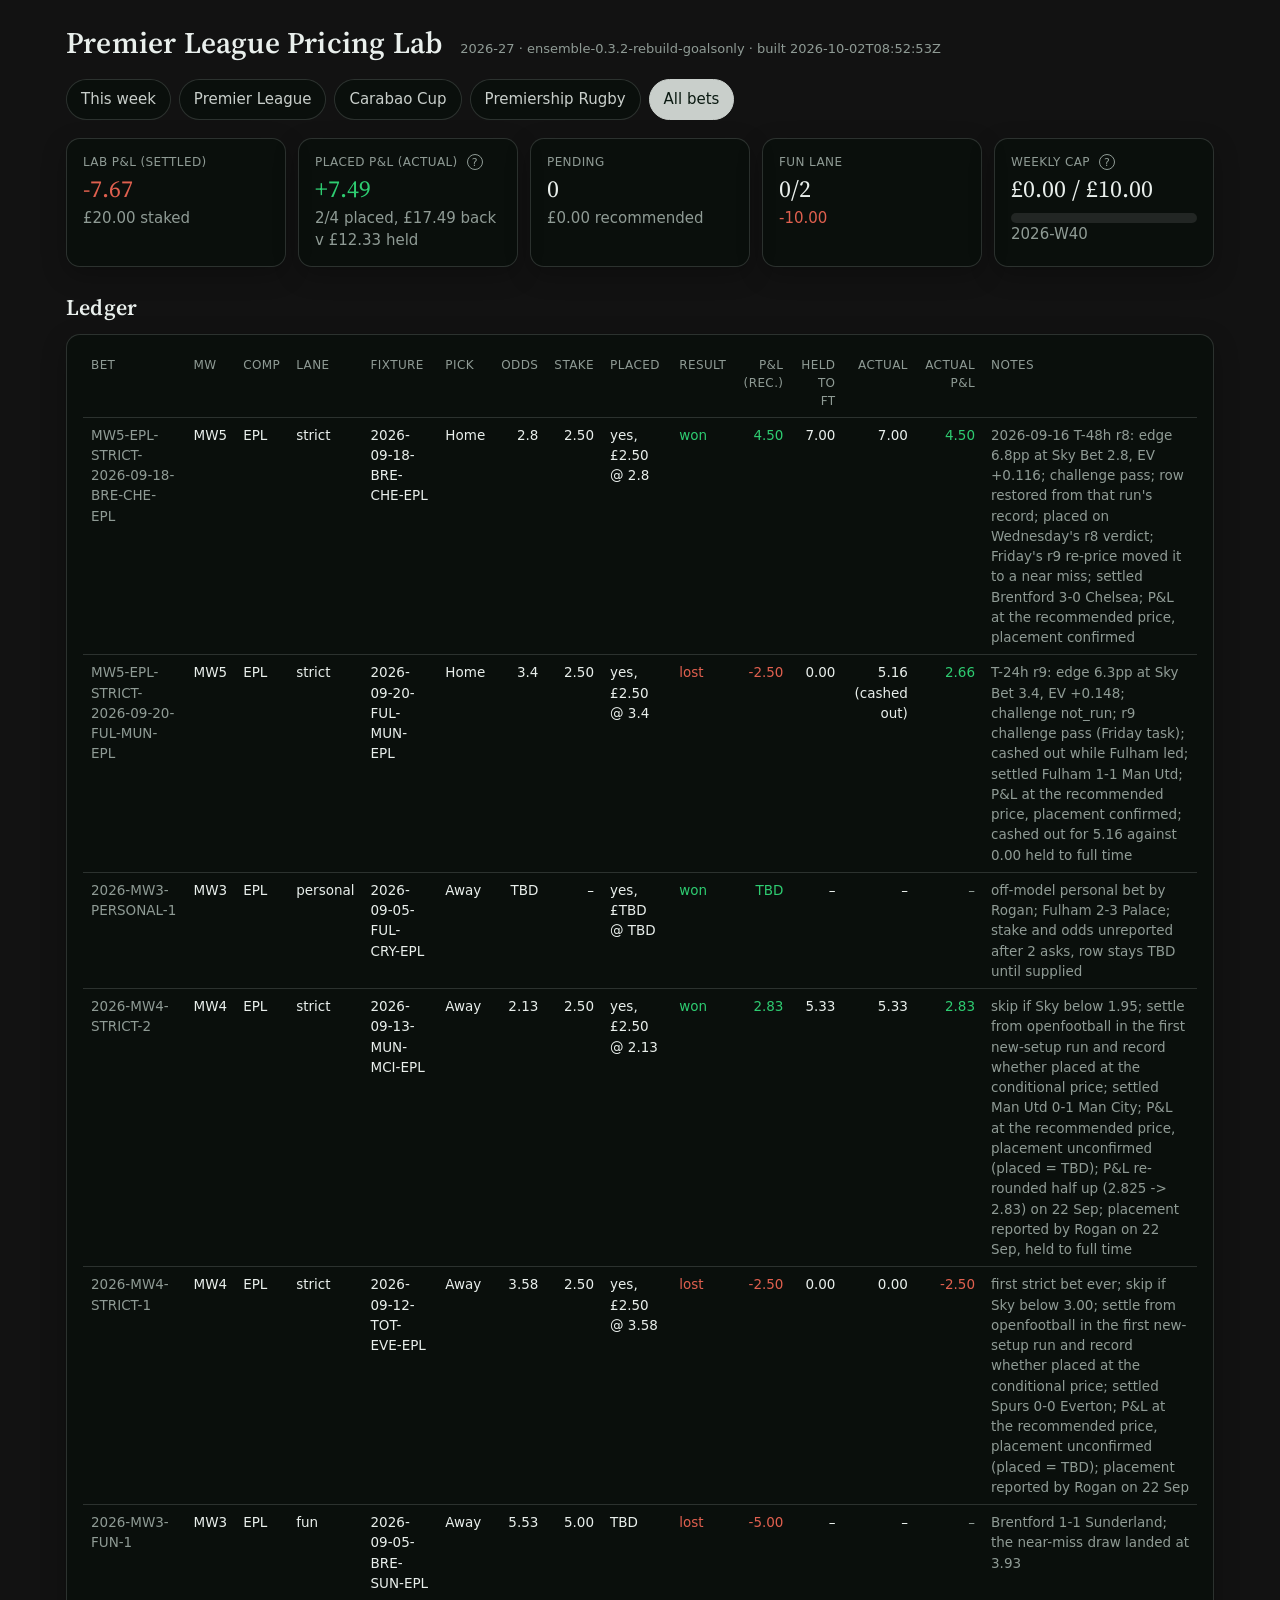
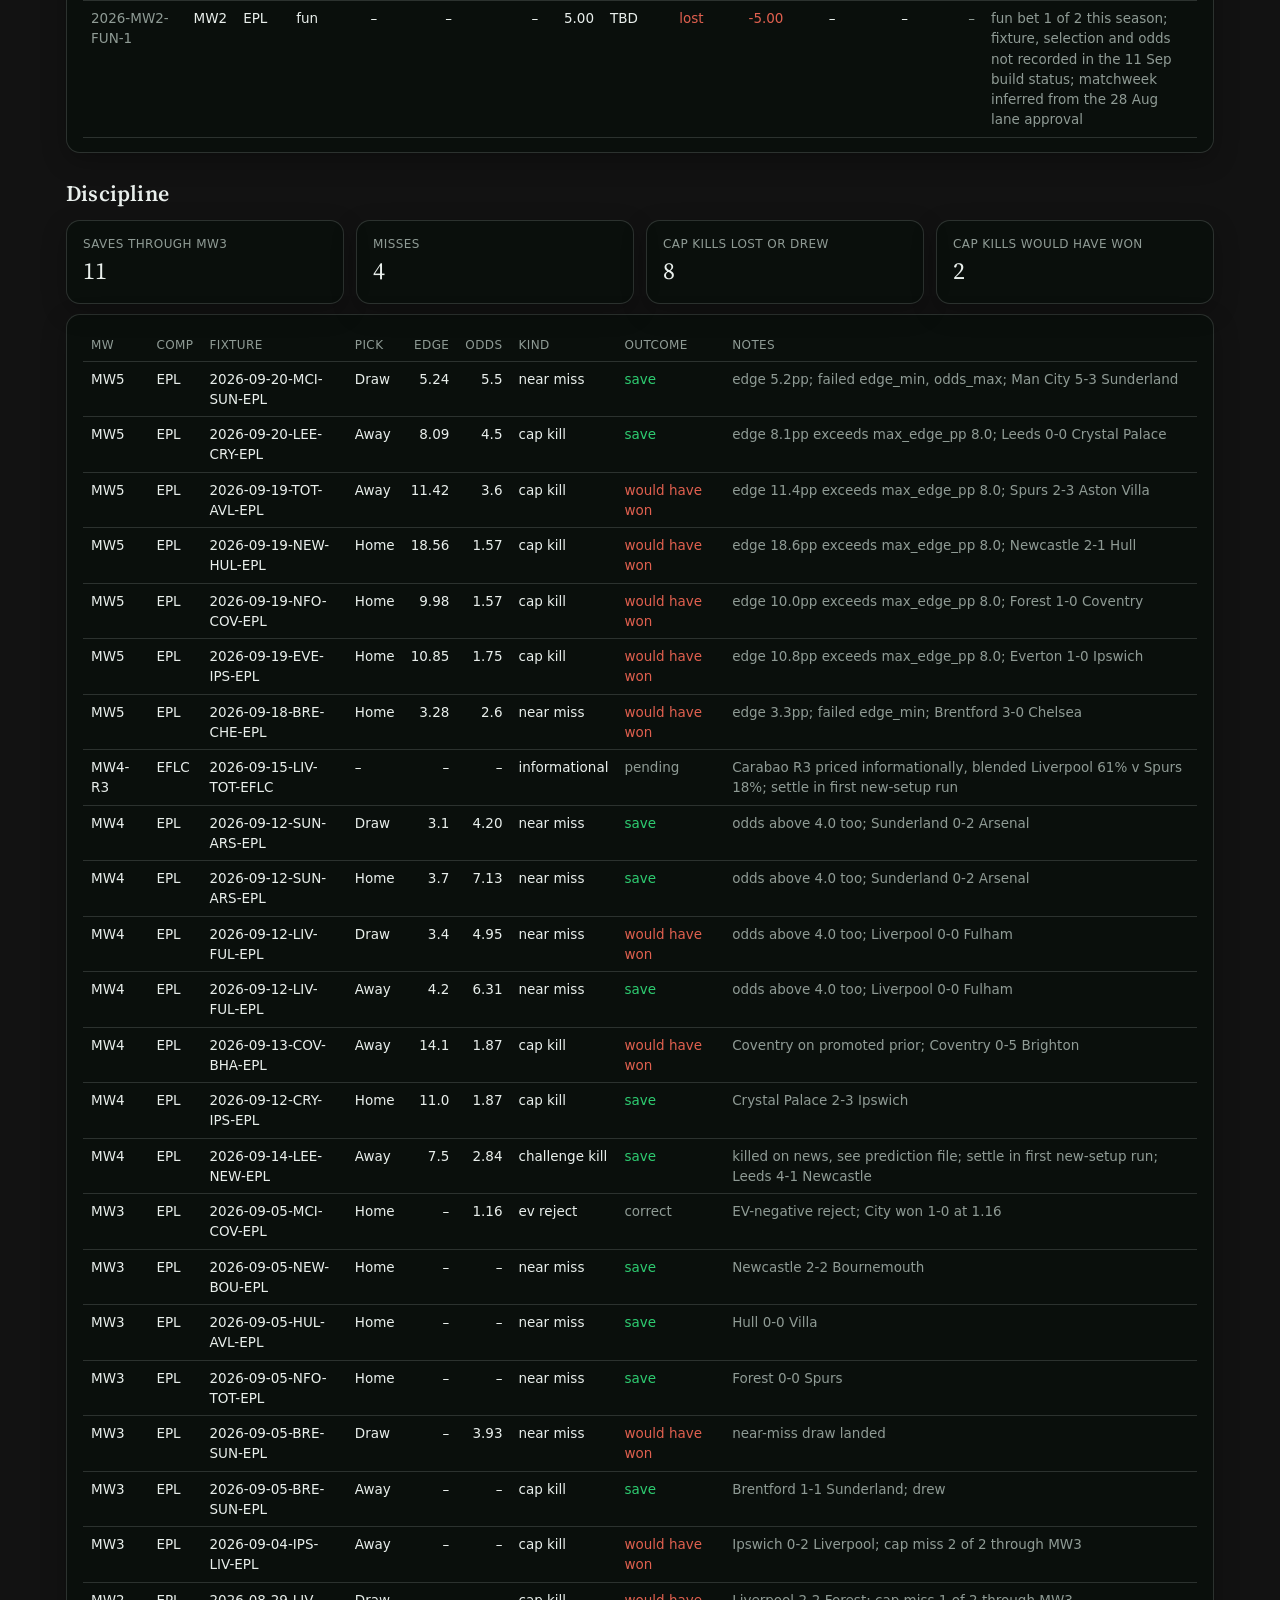
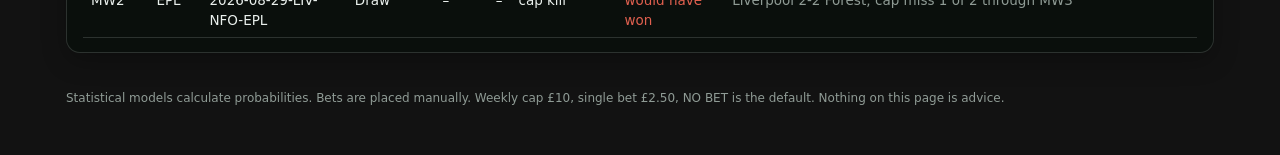
==== commit 12d153dc: "Site build 2026-10-02T08:52:53Z" ====
--- a/all-bets.html
+++ b/all-bets.html
@@ -2,7 +2,7 @@
 <title>All bets · Pricing Lab</title><link rel="preconnect" href="https://fonts.googleapis.com"><link rel="preconnect" href="https://fonts.gstatic.com" crossorigin>
 <link href="https://fonts.googleapis.com/css2?family=Source+Serif+4:wght@400;600&display=swap" rel="stylesheet"><link rel="stylesheet" href="styles.css">
 <link rel="manifest" href="manifest.webmanifest"><meta name="theme-color" content="#0d2318"></head><body><div class="wrap">
-<header><h1>Premier League Pricing Lab</h1><span class="sub">2026-27 · ensemble-0.3.2-rebuild-goalsonly · built 2026-10-02T08:49:22Z</span></header>
+<header><h1>Premier League Pricing Lab</h1><span class="sub">2026-27 · ensemble-0.3.2-rebuild-goalsonly · built 2026-10-02T08:52:53Z</span></header>
 <nav class="top"><a href="index.html" class="">This week</a><a href="premier-league.html" class="">Premier League</a><a href="carabao-cup.html" class="">Carabao Cup</a><a href="premiership-rugby.html" class="">Premiership Rugby</a><a href="all-bets.html" class="active">All bets</a></nav><div class="stat"><div class="card"><div class="k">Lab P&amp;L (settled)</div><div class="v"><span class="neg">-7.67</span></div><div class="dim">£20.00 staked</div></div><div class="card"><div class="k">Placed P&amp;L (actual) <span class="help" data-tip="Rogan cashes out whenever his side is ahead. Actual is what Sky Bet paid; held to FT is what the same bet would have returned at full time.">?</span></div><div class="v"><span class="pos">+7.49</span></div><div class="dim">2/4 placed, £17.49 back v £12.33 held</div></div><div class="card"><div class="k">Pending</div><div class="v">0</div><div class="dim">£0.00 recommended</div></div><div class="card"><div class="k">Fun lane</div><div class="v">0/2</div><div class="dim"><span class="neg">-10.00</span></div></div><div class="card"><div class="k">Weekly cap <span class="help" data-tip="GBP 10 across all competitions per week, GBP 2.50 per strict bet. NO BET is the default.">?</span></div><div class="v">£0.00 / £10.00</div><div class="meter"><i style="width:0%"></i></div><div class="dim">2026-W40</div></div></div><h2>Ledger</h2><div class="scroll card"><table><thead><tr><th>Bet</th><th>MW</th><th>Comp</th><th>Lane</th><th>Fixture</th><th>Pick</th><th class="num">Odds</th><th class="num">Stake</th><th>Placed</th><th>Result</th><th class="num">P&amp;L (rec.)</th><th class="num">Held to FT</th><th class="num">Actual</th><th class="num">Actual P&amp;L</th><th>Notes</th></tr></thead><tbody><tr><td class="dim">MW5-EPL-STRICT-2026-09-18-BRE-CHE-EPL</td><td>MW5</td><td>EPL</td><td>strict</td><td>2026-09-18-BRE-CHE-EPL</td><td>Home</td><td class="num">2.8</td><td class="num">2.50</td><td>yes, £2.50 @ 2.8</td><td class="pos">won</td><td class="num pos">4.50</td><td class="num">7.00</td><td class="num">7.00</td><td class="num pos">4.50</td><td class="dim">2026-09-16 T-48h r8: edge 6.8pp at Sky Bet 2.8, EV +0.116; challenge pass; row restored from that run&#x27;s record; placed on Wednesday&#x27;s r8 verdict; Friday&#x27;s r9 re-price moved it to a near miss; settled Brentford 3-0 Chelsea; P&amp;L at the recommended price, placement confirmed</td></tr><tr><td class="dim">MW5-EPL-STRICT-2026-09-20-FUL-MUN-EPL</td><td>MW5</td><td>EPL</td><td>strict</td><td>2026-09-20-FUL-MUN-EPL</td><td>Home</td><td class="num">3.4</td><td class="num">2.50</td><td>yes, £2.50 @ 3.4</td><td class="neg">lost</td><td class="num neg">-2.50</td><td class="num">0.00</td><td class="num">5.16 (cashed out)</td><td class="num pos">2.66</td><td class="dim">T-24h r9: edge 6.3pp at Sky Bet 3.4, EV +0.148; challenge not_run; r9 challenge pass (Friday task); cashed out while Fulham led; settled Fulham 1-1 Man Utd; P&amp;L at the recommended price, placement confirmed; cashed out for 5.16 against 0.00 held to full time</td></tr><tr><td class="dim">2026-MW3-PERSONAL-1</td><td>MW3</td><td>EPL</td><td>personal</td><td>2026-09-05-FUL-CRY-EPL</td><td>Away</td><td class="num">TBD</td><td class="num">–</td><td>yes, £TBD @ TBD</td><td class="pos">won</td><td class="num pos">TBD</td><td class="num">–</td><td class="num">–</td><td class="num dim">–</td><td class="dim">off-model personal bet by Rogan; Fulham 2-3 Palace; stake and odds unreported after 2 asks, row stays TBD until supplied</td></tr><tr><td class="dim">2026-MW4-STRICT-2</td><td>MW4</td><td>EPL</td><td>strict</td><td>2026-09-13-MUN-MCI-EPL</td><td>Away</td><td class="num">2.13</td><td class="num">2.50</td><td>yes, £2.50 @ 2.13</td><td class="pos">won</td><td class="num pos">2.83</td><td class="num">5.33</td><td class="num">5.33</td><td class="num pos">2.83</td><td class="dim">skip if Sky below 1.95; settle from openfootball in the first new-setup run and record whether placed at the conditional price; settled Man Utd 0-1 Man City; P&amp;L at the recommended price, placement unconfirmed (placed = TBD); P&amp;L re-rounded half up (2.825 -&gt; 2.83) on 22 Sep; placement reported by Rogan on 22 Sep, held to full time</td></tr><tr><td class="dim">2026-MW4-STRICT-1</td><td>MW4</td><td>EPL</td><td>strict</td><td>2026-09-12-TOT-EVE-EPL</td><td>Away</td><td class="num">3.58</td><td class="num">2.50</td><td>yes, £2.50 @ 3.58</td><td class="neg">lost</td><td class="num neg">-2.50</td><td class="num">0.00</td><td class="num">0.00</td><td class="num neg">-2.50</td><td class="dim">first strict bet ever; skip if Sky below 3.00; settle from openfootball in the first new-setup run and record whether placed at the conditional price; settled Spurs 0-0 Everton; P&amp;L at the recommended price, placement unconfirmed (placed = TBD); placement reported by Rogan on 22 Sep</td></tr><tr><td class="dim">2026-MW3-FUN-1</td><td>MW3</td><td>EPL</td><td>fun</td><td>2026-09-05-BRE-SUN-EPL</td><td>Away</td><td class="num">5.53</td><td class="num">5.00</td><td>TBD</td><td class="neg">lost</td><td class="num neg">-5.00</td><td class="num">–</td><td class="num">–</td><td class="num dim">–</td><td class="dim">Brentford 1-1 Sunderland; the near-miss draw landed at 3.93</td></tr><tr><td class="dim">2026-MW2-FUN-1</td><td>MW2</td><td>EPL</td><td>fun</td><td>–</td><td>–</td><td class="num">–</td><td class="num">5.00</td><td>TBD</td><td class="neg">lost</td><td class="num neg">-5.00</td><td class="num">–</td><td class="num">–</td><td class="num dim">–</td><td class="dim">fun bet 1 of 2 this season; fixture, selection and odds not recorded in the 11 Sep build status; matchweek inferred from the 28 Aug lane approval</td></tr></tbody></table></div><h2>Discipline</h2><div class="stat"><div class="card"><div class="k">Saves through MW3</div><div class="v">11</div></div><div class="card"><div class="k">Misses</div><div class="v">4</div></div><div class="card"><div class="k">Cap kills lost or drew</div><div class="v">8</div></div><div class="card"><div class="k">Cap kills would have won</div><div class="v">2</div></div></div><div class="scroll card"><table><thead><tr><th>MW</th><th>Comp</th><th>Fixture</th><th>Pick</th><th class="num">Edge</th><th class="num">Odds</th><th>Kind</th><th>Outcome</th><th>Notes</th></tr></thead><tbody><tr><td>MW5</td><td>EPL</td><td>2026-09-20-MCI-SUN-EPL</td><td>Draw</td><td class="num">5.24</td><td class="num">5.5</td><td>near miss</td><td class="pos">save</td><td class="dim">edge 5.2pp; failed edge_min, odds_max; Man City 5-3 Sunderland</td></tr><tr><td>MW5</td><td>EPL</td><td>2026-09-20-LEE-CRY-EPL</td><td>Away</td><td class="num">8.09</td><td class="num">4.5</td><td>cap kill</td><td class="pos">save</td><td class="dim">edge 8.1pp exceeds max_edge_pp 8.0; Leeds 0-0 Crystal Palace</td></tr><tr><td>MW5</td><td>EPL</td><td>2026-09-19-TOT-AVL-EPL</td><td>Away</td><td class="num">11.42</td><td class="num">3.6</td><td>cap kill</td><td class="neg">would have won</td><td class="dim">edge 11.4pp exceeds max_edge_pp 8.0; Spurs 2-3 Aston Villa</td></tr><tr><td>MW5</td><td>EPL</td><td>2026-09-19-NEW-HUL-EPL</td><td>Home</td><td class="num">18.56</td><td class="num">1.57</td><td>cap kill</td><td class="neg">would have won</td><td class="dim">edge 18.6pp exceeds max_edge_pp 8.0; Newcastle 2-1 Hull</td></tr><tr><td>MW5</td><td>EPL</td><td>2026-09-19-NFO-COV-EPL</td><td>Home</td><td class="num">9.98</td><td class="num">1.57</td><td>cap kill</td><td class="neg">would have won</td><td class="dim">edge 10.0pp exceeds max_edge_pp 8.0; Forest 1-0 Coventry</td></tr><tr><td>MW5</td><td>EPL</td><td>2026-09-19-EVE-IPS-EPL</td><td>Home</td><td class="num">10.85</td><td class="num">1.75</td><td>cap kill</td><td class="neg">would have won</td><td class="dim">edge 10.8pp exceeds max_edge_pp 8.0; Everton 1-0 Ipswich</td></tr><tr><td>MW5</td><td>EPL</td><td>2026-09-18-BRE-CHE-EPL</td><td>Home</td><td class="num">3.28</td><td class="num">2.6</td><td>near miss</td><td class="neg">would have won</td><td class="dim">edge 3.3pp; failed edge_min; Brentford 3-0 Chelsea</td></tr><tr><td>MW4-R3</td><td>EFLC</td><td>2026-09-15-LIV-TOT-EFLC</td><td>–</td><td class="num">–</td><td class="num">–</td><td>informational</td><td class="dim">pending</td><td class="dim">Carabao R3 priced informationally, blended Liverpool 61% v Spurs 18%; settle in first new-setup run</td></tr><tr><td>MW4</td><td>EPL</td><td>2026-09-12-SUN-ARS-EPL</td><td>Draw</td><td class="num">3.1</td><td class="num">4.20</td><td>near miss</td><td class="pos">save</td><td class="dim">odds above 4.0 too; Sunderland 0-2 Arsenal</td></tr><tr><td>MW4</td><td>EPL</td><td>2026-09-12-SUN-ARS-EPL</td><td>Home</td><td class="num">3.7</td><td class="num">7.13</td><td>near miss</td><td class="pos">save</td><td class="dim">odds above 4.0 too; Sunderland 0-2 Arsenal</td></tr><tr><td>MW4</td><td>EPL</td><td>2026-09-12-LIV-FUL-EPL</td><td>Draw</td><td class="num">3.4</td><td class="num">4.95</td><td>near miss</td><td class="neg">would have won</td><td class="dim">odds above 4.0 too; Liverpool 0-0 Fulham</td></tr><tr><td>MW4</td><td>EPL</td><td>2026-09-12-LIV-FUL-EPL</td><td>Away</td><td class="num">4.2</td><td class="num">6.31</td><td>near miss</td><td class="pos">save</td><td class="dim">odds above 4.0 too; Liverpool 0-0 Fulham</td></tr><tr><td>MW4</td><td>EPL</td><td>2026-09-13-COV-BHA-EPL</td><td>Away</td><td class="num">14.1</td><td class="num">1.87</td><td>cap kill</td><td class="neg">would have won</td><td class="dim">Coventry on promoted prior; Coventry 0-5 Brighton</td></tr><tr><td>MW4</td><td>EPL</td><td>2026-09-12-CRY-IPS-EPL</td><td>Home</td><td class="num">11.0</td><td class="num">1.87</td><td>cap kill</td><td class="pos">save</td><td class="dim">Crystal Palace 2-3 Ipswich</td></tr><tr><td>MW4</td><td>EPL</td><td>2026-09-14-LEE-NEW-EPL</td><td>Away</td><td class="num">7.5</td><td class="num">2.84</td><td>challenge kill</td><td class="pos">save</td><td class="dim">killed on news, see prediction file; settle in first new-setup run; Leeds 4-1 Newcastle</td></tr><tr><td>MW3</td><td>EPL</td><td>2026-09-05-MCI-COV-EPL</td><td>Home</td><td class="num">–</td><td class="num">1.16</td><td>ev reject</td><td class="dim">correct</td><td class="dim">EV-negative reject; City won 1-0 at 1.16</td></tr><tr><td>MW3</td><td>EPL</td><td>2026-09-05-NEW-BOU-EPL</td><td>Home</td><td class="num">–</td><td class="num">–</td><td>near miss</td><td class="pos">save</td><td class="dim">Newcastle 2-2 Bournemouth</td></tr><tr><td>MW3</td><td>EPL</td><td>2026-09-05-HUL-AVL-EPL</td><td>Home</td><td class="num">–</td><td class="num">–</td><td>near miss</td><td class="pos">save</td><td class="dim">Hull 0-0 Villa</td></tr><tr><td>MW3</td><td>EPL</td><td>2026-09-05-NFO-TOT-EPL</td><td>Home</td><td class="num">–</td><td class="num">–</td><td>near miss</td><td class="pos">save</td><td class="dim">Forest 0-0 Spurs</td></tr><tr><td>MW3</td><td>EPL</td><td>2026-09-05-BRE-SUN-EPL</td><td>Draw</td><td class="num">–</td><td class="num">3.93</td><td>near miss</td><td class="neg">would have won</td><td class="dim">near-miss draw landed</td></tr><tr><td>MW3</td><td>EPL</td><td>2026-09-05-BRE-SUN-EPL</td><td>Away</td><td class="num">–</td><td class="num">–</td><td>cap kill</td><td class="pos">save</td><td class="dim">Brentford 1-1 Sunderland; drew</td></tr><tr><td>MW3</td><td>EPL</td><td>2026-09-04-IPS-LIV-EPL</td><td>Away</td><td class="num">–</td><td class="num">–</td><td>cap kill</td><td class="neg">would have won</td><td class="dim">Ipswich 0-2 Liverpool; cap miss 2 of 2 through MW3</td></tr><tr><td>MW2</td><td>EPL</td><td>2026-08-29-LIV-NFO-EPL</td><td>Draw</td><td class="num">–</td><td class="num">–</td><td>cap kill</td><td class="neg">would have won</td><td class="dim">Liverpool 2-2 Forest; cap miss 1 of 2 through MW3</td></tr></tbody></table></div>
 <footer>Statistical models calculate probabilities. Bets are placed manually. Weekly cap £10, single bet £2.50, NO BET is the default. Nothing on this page is advice.</footer>
 </div><script src="app.js"></script></body></html>
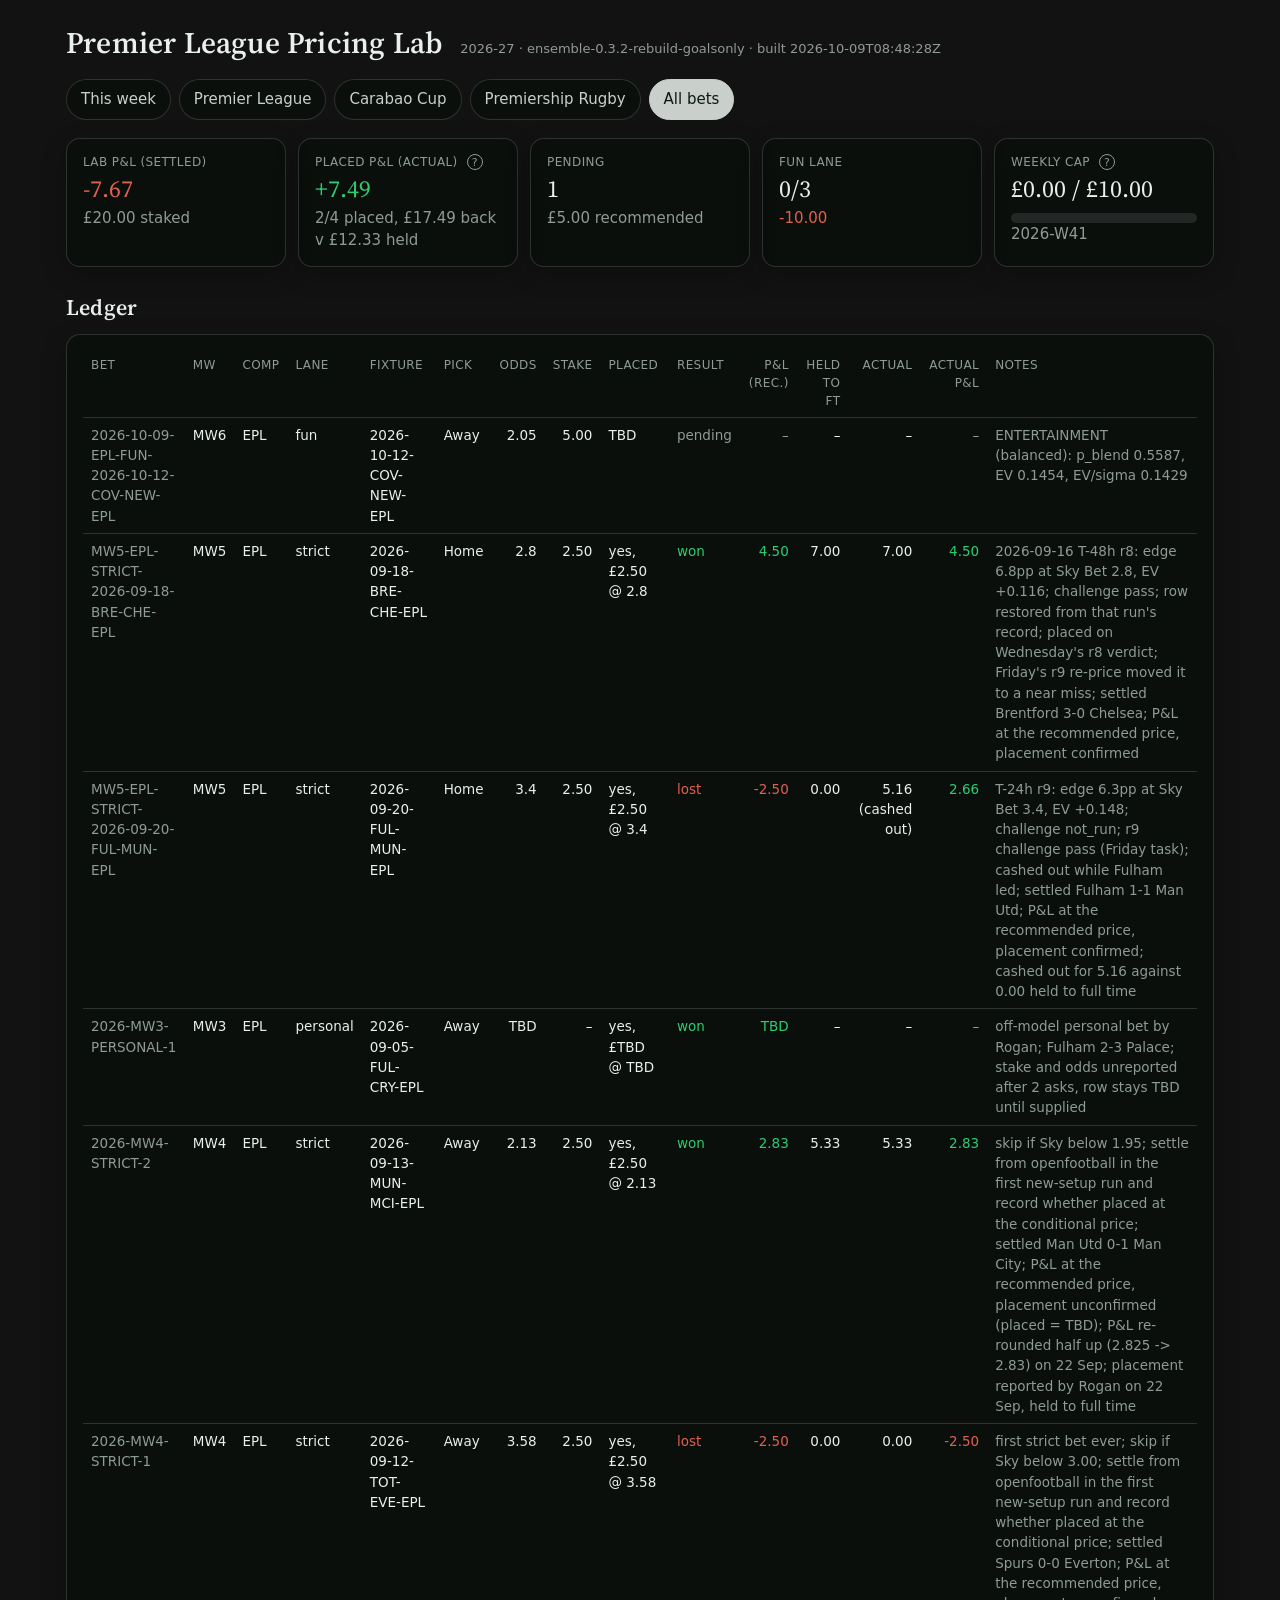
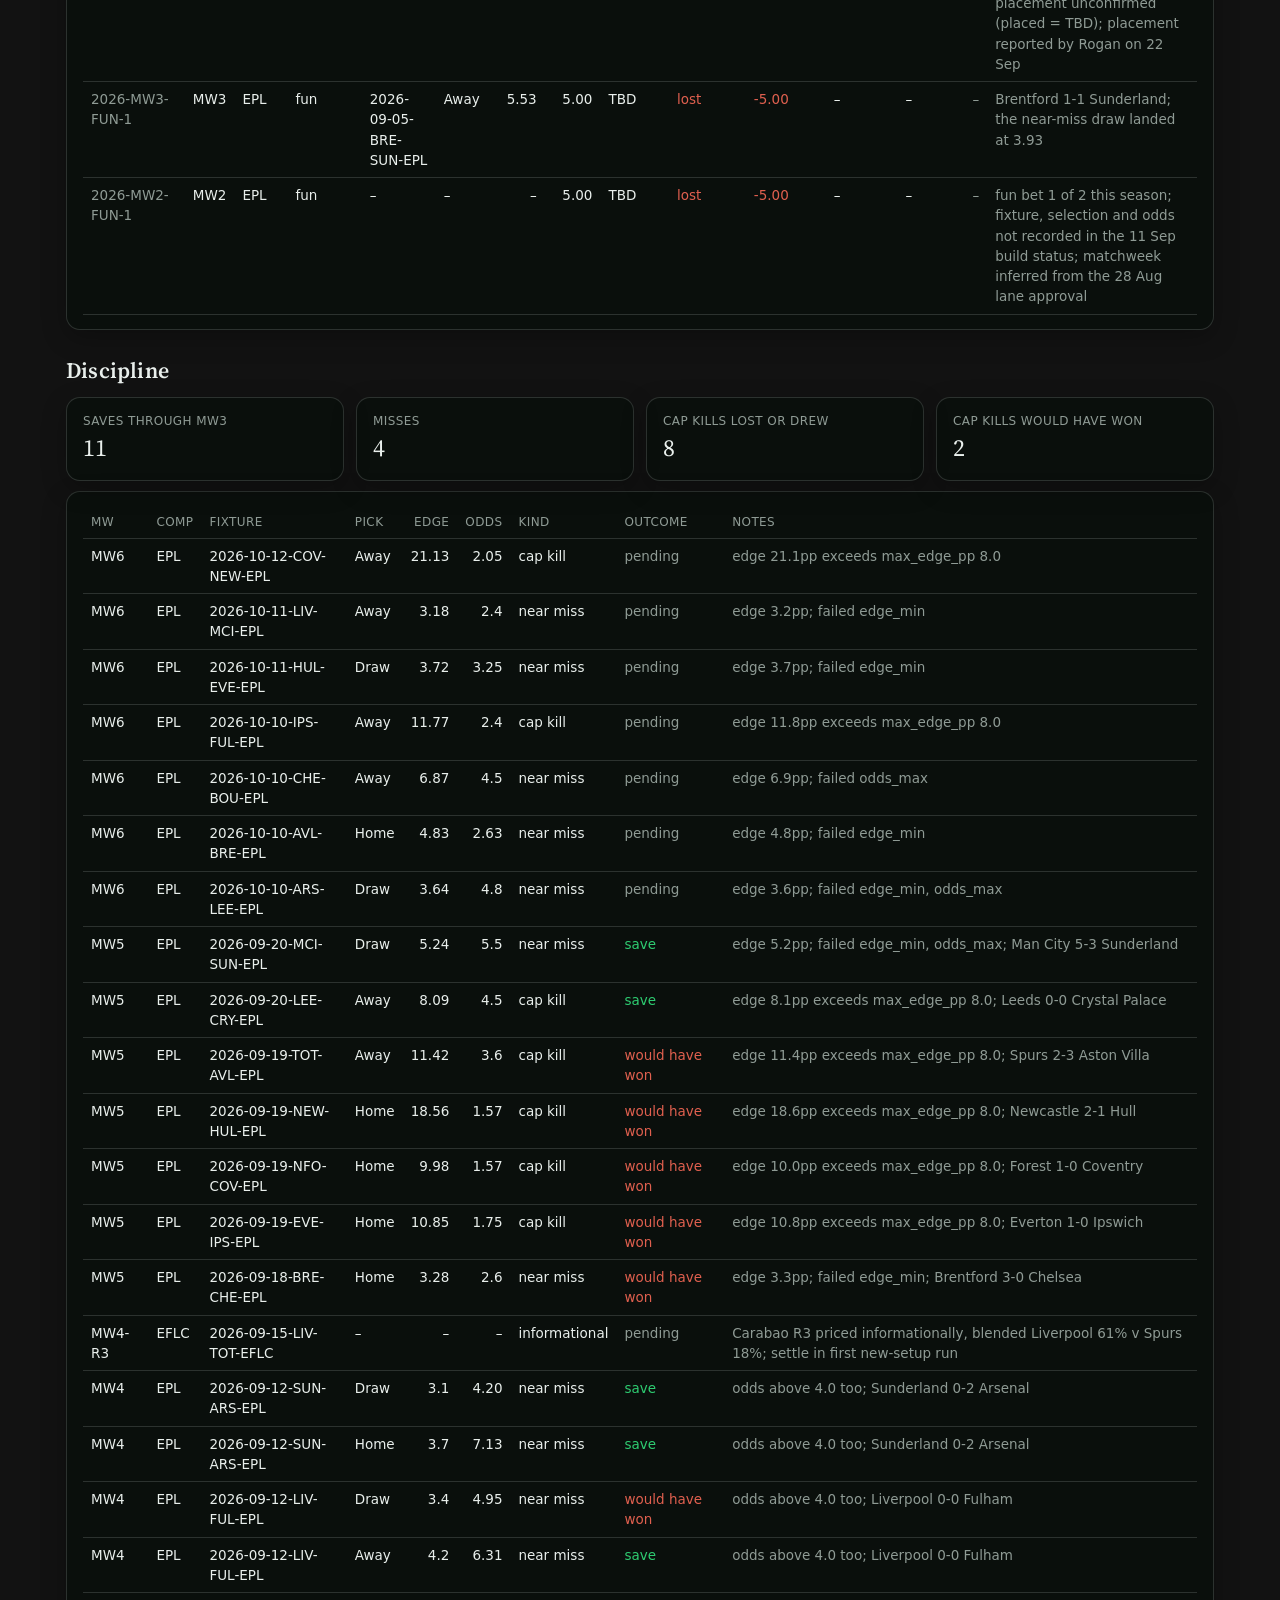
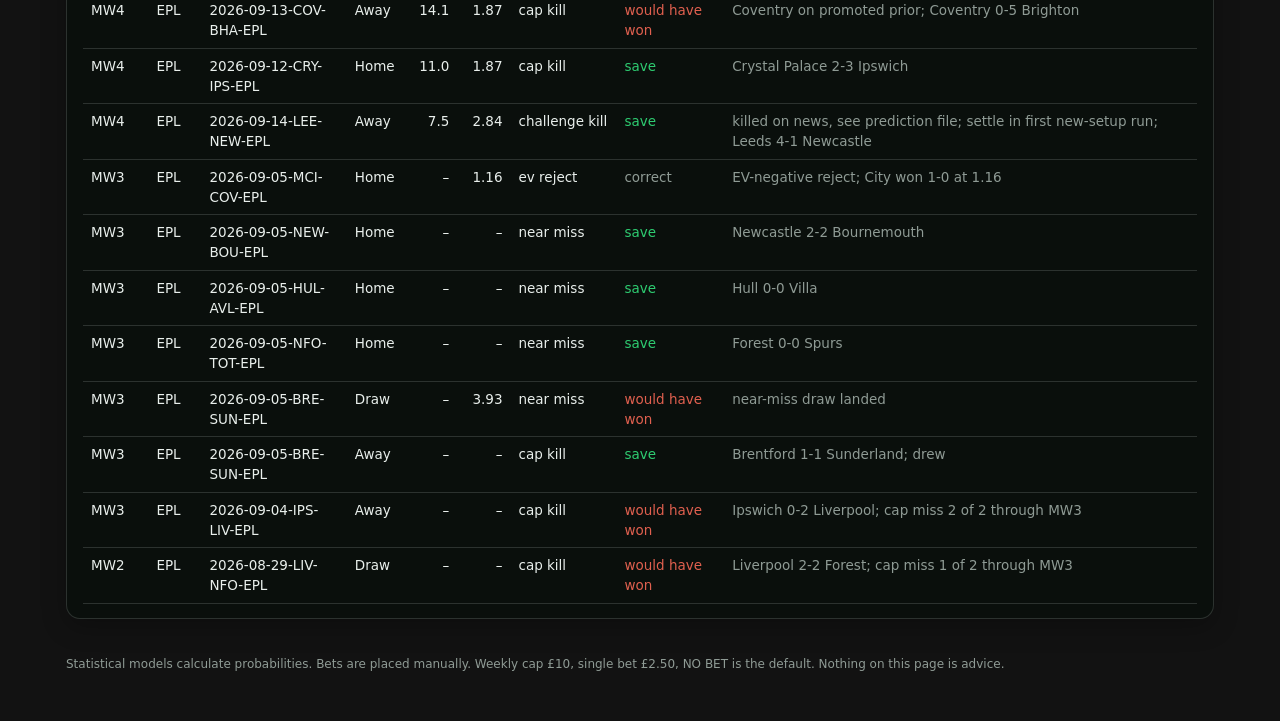
==== commit bbefec5d: "Site build 2026-10-09 T-24h r5" ====
--- a/all-bets.html
+++ b/all-bets.html
@@ -2,7 +2,7 @@
 <title>All bets · Pricing Lab</title><link rel="preconnect" href="https://fonts.googleapis.com"><link rel="preconnect" href="https://fonts.gstatic.com" crossorigin>
 <link href="https://fonts.googleapis.com/css2?family=Source+Serif+4:wght@400;600&display=swap" rel="stylesheet"><link rel="stylesheet" href="styles.css">
 <link rel="manifest" href="manifest.webmanifest"><meta name="theme-color" content="#0d2318"></head><body><div class="wrap">
-<header><h1>Premier League Pricing Lab</h1><span class="sub">2026-27 · ensemble-0.3.2-rebuild-goalsonly · built 2026-10-02T08:52:53Z</span></header>
-<nav class="top"><a href="index.html" class="">This week</a><a href="premier-league.html" class="">Premier League</a><a href="carabao-cup.html" class="">Carabao Cup</a><a href="premiership-rugby.html" class="">Premiership Rugby</a><a href="all-bets.html" class="active">All bets</a></nav><div class="stat"><div class="card"><div class="k">Lab P&amp;L (settled)</div><div class="v"><span class="neg">-7.67</span></div><div class="dim">£20.00 staked</div></div><div class="card"><div class="k">Placed P&amp;L (actual) <span class="help" data-tip="Rogan cashes out whenever his side is ahead. Actual is what Sky Bet paid; held to FT is what the same bet would have returned at full time.">?</span></div><div class="v"><span class="pos">+7.49</span></div><div class="dim">2/4 placed, £17.49 back v £12.33 held</div></div><div class="card"><div class="k">Pending</div><div class="v">0</div><div class="dim">£0.00 recommended</div></div><div class="card"><div class="k">Fun lane</div><div class="v">0/2</div><div class="dim"><span class="neg">-10.00</span></div></div><div class="card"><div class="k">Weekly cap <span class="help" data-tip="GBP 10 across all competitions per week, GBP 2.50 per strict bet. NO BET is the default.">?</span></div><div class="v">£0.00 / £10.00</div><div class="meter"><i style="width:0%"></i></div><div class="dim">2026-W40</div></div></div><h2>Ledger</h2><div class="scroll card"><table><thead><tr><th>Bet</th><th>MW</th><th>Comp</th><th>Lane</th><th>Fixture</th><th>Pick</th><th class="num">Odds</th><th class="num">Stake</th><th>Placed</th><th>Result</th><th class="num">P&amp;L (rec.)</th><th class="num">Held to FT</th><th class="num">Actual</th><th class="num">Actual P&amp;L</th><th>Notes</th></tr></thead><tbody><tr><td class="dim">MW5-EPL-STRICT-2026-09-18-BRE-CHE-EPL</td><td>MW5</td><td>EPL</td><td>strict</td><td>2026-09-18-BRE-CHE-EPL</td><td>Home</td><td class="num">2.8</td><td class="num">2.50</td><td>yes, £2.50 @ 2.8</td><td class="pos">won</td><td class="num pos">4.50</td><td class="num">7.00</td><td class="num">7.00</td><td class="num pos">4.50</td><td class="dim">2026-09-16 T-48h r8: edge 6.8pp at Sky Bet 2.8, EV +0.116; challenge pass; row restored from that run&#x27;s record; placed on Wednesday&#x27;s r8 verdict; Friday&#x27;s r9 re-price moved it to a near miss; settled Brentford 3-0 Chelsea; P&amp;L at the recommended price, placement confirmed</td></tr><tr><td class="dim">MW5-EPL-STRICT-2026-09-20-FUL-MUN-EPL</td><td>MW5</td><td>EPL</td><td>strict</td><td>2026-09-20-FUL-MUN-EPL</td><td>Home</td><td class="num">3.4</td><td class="num">2.50</td><td>yes, £2.50 @ 3.4</td><td class="neg">lost</td><td class="num neg">-2.50</td><td class="num">0.00</td><td class="num">5.16 (cashed out)</td><td class="num pos">2.66</td><td class="dim">T-24h r9: edge 6.3pp at Sky Bet 3.4, EV +0.148; challenge not_run; r9 challenge pass (Friday task); cashed out while Fulham led; settled Fulham 1-1 Man Utd; P&amp;L at the recommended price, placement confirmed; cashed out for 5.16 against 0.00 held to full time</td></tr><tr><td class="dim">2026-MW3-PERSONAL-1</td><td>MW3</td><td>EPL</td><td>personal</td><td>2026-09-05-FUL-CRY-EPL</td><td>Away</td><td class="num">TBD</td><td class="num">–</td><td>yes, £TBD @ TBD</td><td class="pos">won</td><td class="num pos">TBD</td><td class="num">–</td><td class="num">–</td><td class="num dim">–</td><td class="dim">off-model personal bet by Rogan; Fulham 2-3 Palace; stake and odds unreported after 2 asks, row stays TBD until supplied</td></tr><tr><td class="dim">2026-MW4-STRICT-2</td><td>MW4</td><td>EPL</td><td>strict</td><td>2026-09-13-MUN-MCI-EPL</td><td>Away</td><td class="num">2.13</td><td class="num">2.50</td><td>yes, £2.50 @ 2.13</td><td class="pos">won</td><td class="num pos">2.83</td><td class="num">5.33</td><td class="num">5.33</td><td class="num pos">2.83</td><td class="dim">skip if Sky below 1.95; settle from openfootball in the first new-setup run and record whether placed at the conditional price; settled Man Utd 0-1 Man City; P&amp;L at the recommended price, placement unconfirmed (placed = TBD); P&amp;L re-rounded half up (2.825 -&gt; 2.83) on 22 Sep; placement reported by Rogan on 22 Sep, held to full time</td></tr><tr><td class="dim">2026-MW4-STRICT-1</td><td>MW4</td><td>EPL</td><td>strict</td><td>2026-09-12-TOT-EVE-EPL</td><td>Away</td><td class="num">3.58</td><td class="num">2.50</td><td>yes, £2.50 @ 3.58</td><td class="neg">lost</td><td class="num neg">-2.50</td><td class="num">0.00</td><td class="num">0.00</td><td class="num neg">-2.50</td><td class="dim">first strict bet ever; skip if Sky below 3.00; settle from openfootball in the first new-setup run and record whether placed at the conditional price; settled Spurs 0-0 Everton; P&amp;L at the recommended price, placement unconfirmed (placed = TBD); placement reported by Rogan on 22 Sep</td></tr><tr><td class="dim">2026-MW3-FUN-1</td><td>MW3</td><td>EPL</td><td>fun</td><td>2026-09-05-BRE-SUN-EPL</td><td>Away</td><td class="num">5.53</td><td class="num">5.00</td><td>TBD</td><td class="neg">lost</td><td class="num neg">-5.00</td><td class="num">–</td><td class="num">–</td><td class="num dim">–</td><td class="dim">Brentford 1-1 Sunderland; the near-miss draw landed at 3.93</td></tr><tr><td class="dim">2026-MW2-FUN-1</td><td>MW2</td><td>EPL</td><td>fun</td><td>–</td><td>–</td><td class="num">–</td><td class="num">5.00</td><td>TBD</td><td class="neg">lost</td><td class="num neg">-5.00</td><td class="num">–</td><td class="num">–</td><td class="num dim">–</td><td class="dim">fun bet 1 of 2 this season; fixture, selection and odds not recorded in the 11 Sep build status; matchweek inferred from the 28 Aug lane approval</td></tr></tbody></table></div><h2>Discipline</h2><div class="stat"><div class="card"><div class="k">Saves through MW3</div><div class="v">11</div></div><div class="card"><div class="k">Misses</div><div class="v">4</div></div><div class="card"><div class="k">Cap kills lost or drew</div><div class="v">8</div></div><div class="card"><div class="k">Cap kills would have won</div><div class="v">2</div></div></div><div class="scroll card"><table><thead><tr><th>MW</th><th>Comp</th><th>Fixture</th><th>Pick</th><th class="num">Edge</th><th class="num">Odds</th><th>Kind</th><th>Outcome</th><th>Notes</th></tr></thead><tbody><tr><td>MW5</td><td>EPL</td><td>2026-09-20-MCI-SUN-EPL</td><td>Draw</td><td class="num">5.24</td><td class="num">5.5</td><td>near miss</td><td class="pos">save</td><td class="dim">edge 5.2pp; failed edge_min, odds_max; Man City 5-3 Sunderland</td></tr><tr><td>MW5</td><td>EPL</td><td>2026-09-20-LEE-CRY-EPL</td><td>Away</td><td class="num">8.09</td><td class="num">4.5</td><td>cap kill</td><td class="pos">save</td><td class="dim">edge 8.1pp exceeds max_edge_pp 8.0; Leeds 0-0 Crystal Palace</td></tr><tr><td>MW5</td><td>EPL</td><td>2026-09-19-TOT-AVL-EPL</td><td>Away</td><td class="num">11.42</td><td class="num">3.6</td><td>cap kill</td><td class="neg">would have won</td><td class="dim">edge 11.4pp exceeds max_edge_pp 8.0; Spurs 2-3 Aston Villa</td></tr><tr><td>MW5</td><td>EPL</td><td>2026-09-19-NEW-HUL-EPL</td><td>Home</td><td class="num">18.56</td><td class="num">1.57</td><td>cap kill</td><td class="neg">would have won</td><td class="dim">edge 18.6pp exceeds max_edge_pp 8.0; Newcastle 2-1 Hull</td></tr><tr><td>MW5</td><td>EPL</td><td>2026-09-19-NFO-COV-EPL</td><td>Home</td><td class="num">9.98</td><td class="num">1.57</td><td>cap kill</td><td class="neg">would have won</td><td class="dim">edge 10.0pp exceeds max_edge_pp 8.0; Forest 1-0 Coventry</td></tr><tr><td>MW5</td><td>EPL</td><td>2026-09-19-EVE-IPS-EPL</td><td>Home</td><td class="num">10.85</td><td class="num">1.75</td><td>cap kill</td><td class="neg">would have won</td><td class="dim">edge 10.8pp exceeds max_edge_pp 8.0; Everton 1-0 Ipswich</td></tr><tr><td>MW5</td><td>EPL</td><td>2026-09-18-BRE-CHE-EPL</td><td>Home</td><td class="num">3.28</td><td class="num">2.6</td><td>near miss</td><td class="neg">would have won</td><td class="dim">edge 3.3pp; failed edge_min; Brentford 3-0 Chelsea</td></tr><tr><td>MW4-R3</td><td>EFLC</td><td>2026-09-15-LIV-TOT-EFLC</td><td>–</td><td class="num">–</td><td class="num">–</td><td>informational</td><td class="dim">pending</td><td class="dim">Carabao R3 priced informationally, blended Liverpool 61% v Spurs 18%; settle in first new-setup run</td></tr><tr><td>MW4</td><td>EPL</td><td>2026-09-12-SUN-ARS-EPL</td><td>Draw</td><td class="num">3.1</td><td class="num">4.20</td><td>near miss</td><td class="pos">save</td><td class="dim">odds above 4.0 too; Sunderland 0-2 Arsenal</td></tr><tr><td>MW4</td><td>EPL</td><td>2026-09-12-SUN-ARS-EPL</td><td>Home</td><td class="num">3.7</td><td class="num">7.13</td><td>near miss</td><td class="pos">save</td><td class="dim">odds above 4.0 too; Sunderland 0-2 Arsenal</td></tr><tr><td>MW4</td><td>EPL</td><td>2026-09-12-LIV-FUL-EPL</td><td>Draw</td><td class="num">3.4</td><td class="num">4.95</td><td>near miss</td><td class="neg">would have won</td><td class="dim">odds above 4.0 too; Liverpool 0-0 Fulham</td></tr><tr><td>MW4</td><td>EPL</td><td>2026-09-12-LIV-FUL-EPL</td><td>Away</td><td class="num">4.2</td><td class="num">6.31</td><td>near miss</td><td class="pos">save</td><td class="dim">odds above 4.0 too; Liverpool 0-0 Fulham</td></tr><tr><td>MW4</td><td>EPL</td><td>2026-09-13-COV-BHA-EPL</td><td>Away</td><td class="num">14.1</td><td class="num">1.87</td><td>cap kill</td><td class="neg">would have won</td><td class="dim">Coventry on promoted prior; Coventry 0-5 Brighton</td></tr><tr><td>MW4</td><td>EPL</td><td>2026-09-12-CRY-IPS-EPL</td><td>Home</td><td class="num">11.0</td><td class="num">1.87</td><td>cap kill</td><td class="pos">save</td><td class="dim">Crystal Palace 2-3 Ipswich</td></tr><tr><td>MW4</td><td>EPL</td><td>2026-09-14-LEE-NEW-EPL</td><td>Away</td><td class="num">7.5</td><td class="num">2.84</td><td>challenge kill</td><td class="pos">save</td><td class="dim">killed on news, see prediction file; settle in first new-setup run; Leeds 4-1 Newcastle</td></tr><tr><td>MW3</td><td>EPL</td><td>2026-09-05-MCI-COV-EPL</td><td>Home</td><td class="num">–</td><td class="num">1.16</td><td>ev reject</td><td class="dim">correct</td><td class="dim">EV-negative reject; City won 1-0 at 1.16</td></tr><tr><td>MW3</td><td>EPL</td><td>2026-09-05-NEW-BOU-EPL</td><td>Home</td><td class="num">–</td><td class="num">–</td><td>near miss</td><td class="pos">save</td><td class="dim">Newcastle 2-2 Bournemouth</td></tr><tr><td>MW3</td><td>EPL</td><td>2026-09-05-HUL-AVL-EPL</td><td>Home</td><td class="num">–</td><td class="num">–</td><td>near miss</td><td class="pos">save</td><td class="dim">Hull 0-0 Villa</td></tr><tr><td>MW3</td><td>EPL</td><td>2026-09-05-NFO-TOT-EPL</td><td>Home</td><td class="num">–</td><td class="num">–</td><td>near miss</td><td class="pos">save</td><td class="dim">Forest 0-0 Spurs</td></tr><tr><td>MW3</td><td>EPL</td><td>2026-09-05-BRE-SUN-EPL</td><td>Draw</td><td class="num">–</td><td class="num">3.93</td><td>near miss</td><td class="neg">would have won</td><td class="dim">near-miss draw landed</td></tr><tr><td>MW3</td><td>EPL</td><td>2026-09-05-BRE-SUN-EPL</td><td>Away</td><td class="num">–</td><td class="num">–</td><td>cap kill</td><td class="pos">save</td><td class="dim">Brentford 1-1 Sunderland; drew</td></tr><tr><td>MW3</td><td>EPL</td><td>2026-09-04-IPS-LIV-EPL</td><td>Away</td><td class="num">–</td><td class="num">–</td><td>cap kill</td><td class="neg">would have won</td><td class="dim">Ipswich 0-2 Liverpool; cap miss 2 of 2 through MW3</td></tr><tr><td>MW2</td><td>EPL</td><td>2026-08-29-LIV-NFO-EPL</td><td>Draw</td><td class="num">–</td><td class="num">–</td><td>cap kill</td><td class="neg">would have won</td><td class="dim">Liverpool 2-2 Forest; cap miss 1 of 2 through MW3</td></tr></tbody></table></div>
+<header><h1>Premier League Pricing Lab</h1><span class="sub">2026-27 · ensemble-0.3.2-rebuild-goalsonly · built 2026-10-09T08:48:28Z</span></header>
+<nav class="top"><a href="index.html" class="">This week</a><a href="premier-league.html" class="">Premier League</a><a href="carabao-cup.html" class="">Carabao Cup</a><a href="premiership-rugby.html" class="">Premiership Rugby</a><a href="all-bets.html" class="active">All bets</a></nav><div class="stat"><div class="card"><div class="k">Lab P&amp;L (settled)</div><div class="v"><span class="neg">-7.67</span></div><div class="dim">£20.00 staked</div></div><div class="card"><div class="k">Placed P&amp;L (actual) <span class="help" data-tip="Rogan cashes out whenever his side is ahead. Actual is what Sky Bet paid; held to FT is what the same bet would have returned at full time.">?</span></div><div class="v"><span class="pos">+7.49</span></div><div class="dim">2/4 placed, £17.49 back v £12.33 held</div></div><div class="card"><div class="k">Pending</div><div class="v">1</div><div class="dim">£5.00 recommended</div></div><div class="card"><div class="k">Fun lane</div><div class="v">0/3</div><div class="dim"><span class="neg">-10.00</span></div></div><div class="card"><div class="k">Weekly cap <span class="help" data-tip="GBP 10 across all competitions per week, GBP 2.50 per strict bet. NO BET is the default.">?</span></div><div class="v">£0.00 / £10.00</div><div class="meter"><i style="width:0%"></i></div><div class="dim">2026-W41</div></div></div><h2>Ledger</h2><div class="scroll card"><table><thead><tr><th>Bet</th><th>MW</th><th>Comp</th><th>Lane</th><th>Fixture</th><th>Pick</th><th class="num">Odds</th><th class="num">Stake</th><th>Placed</th><th>Result</th><th class="num">P&amp;L (rec.)</th><th class="num">Held to FT</th><th class="num">Actual</th><th class="num">Actual P&amp;L</th><th>Notes</th></tr></thead><tbody><tr><td class="dim">2026-10-09-EPL-FUN-2026-10-12-COV-NEW-EPL</td><td>MW6</td><td>EPL</td><td>fun</td><td>2026-10-12-COV-NEW-EPL</td><td>Away</td><td class="num">2.05</td><td class="num">5.00</td><td>TBD</td><td class="dim">pending</td><td class="num dim">–</td><td class="num">–</td><td class="num">–</td><td class="num dim">–</td><td class="dim">ENTERTAINMENT (balanced): p_blend 0.5587, EV 0.1454, EV/sigma 0.1429</td></tr><tr><td class="dim">MW5-EPL-STRICT-2026-09-18-BRE-CHE-EPL</td><td>MW5</td><td>EPL</td><td>strict</td><td>2026-09-18-BRE-CHE-EPL</td><td>Home</td><td class="num">2.8</td><td class="num">2.50</td><td>yes, £2.50 @ 2.8</td><td class="pos">won</td><td class="num pos">4.50</td><td class="num">7.00</td><td class="num">7.00</td><td class="num pos">4.50</td><td class="dim">2026-09-16 T-48h r8: edge 6.8pp at Sky Bet 2.8, EV +0.116; challenge pass; row restored from that run&#x27;s record; placed on Wednesday&#x27;s r8 verdict; Friday&#x27;s r9 re-price moved it to a near miss; settled Brentford 3-0 Chelsea; P&amp;L at the recommended price, placement confirmed</td></tr><tr><td class="dim">MW5-EPL-STRICT-2026-09-20-FUL-MUN-EPL</td><td>MW5</td><td>EPL</td><td>strict</td><td>2026-09-20-FUL-MUN-EPL</td><td>Home</td><td class="num">3.4</td><td class="num">2.50</td><td>yes, £2.50 @ 3.4</td><td class="neg">lost</td><td class="num neg">-2.50</td><td class="num">0.00</td><td class="num">5.16 (cashed out)</td><td class="num pos">2.66</td><td class="dim">T-24h r9: edge 6.3pp at Sky Bet 3.4, EV +0.148; challenge not_run; r9 challenge pass (Friday task); cashed out while Fulham led; settled Fulham 1-1 Man Utd; P&amp;L at the recommended price, placement confirmed; cashed out for 5.16 against 0.00 held to full time</td></tr><tr><td class="dim">2026-MW3-PERSONAL-1</td><td>MW3</td><td>EPL</td><td>personal</td><td>2026-09-05-FUL-CRY-EPL</td><td>Away</td><td class="num">TBD</td><td class="num">–</td><td>yes, £TBD @ TBD</td><td class="pos">won</td><td class="num pos">TBD</td><td class="num">–</td><td class="num">–</td><td class="num dim">–</td><td class="dim">off-model personal bet by Rogan; Fulham 2-3 Palace; stake and odds unreported after 2 asks, row stays TBD until supplied</td></tr><tr><td class="dim">2026-MW4-STRICT-2</td><td>MW4</td><td>EPL</td><td>strict</td><td>2026-09-13-MUN-MCI-EPL</td><td>Away</td><td class="num">2.13</td><td class="num">2.50</td><td>yes, £2.50 @ 2.13</td><td class="pos">won</td><td class="num pos">2.83</td><td class="num">5.33</td><td class="num">5.33</td><td class="num pos">2.83</td><td class="dim">skip if Sky below 1.95; settle from openfootball in the first new-setup run and record whether placed at the conditional price; settled Man Utd 0-1 Man City; P&amp;L at the recommended price, placement unconfirmed (placed = TBD); P&amp;L re-rounded half up (2.825 -&gt; 2.83) on 22 Sep; placement reported by Rogan on 22 Sep, held to full time</td></tr><tr><td class="dim">2026-MW4-STRICT-1</td><td>MW4</td><td>EPL</td><td>strict</td><td>2026-09-12-TOT-EVE-EPL</td><td>Away</td><td class="num">3.58</td><td class="num">2.50</td><td>yes, £2.50 @ 3.58</td><td class="neg">lost</td><td class="num neg">-2.50</td><td class="num">0.00</td><td class="num">0.00</td><td class="num neg">-2.50</td><td class="dim">first strict bet ever; skip if Sky below 3.00; settle from openfootball in the first new-setup run and record whether placed at the conditional price; settled Spurs 0-0 Everton; P&amp;L at the recommended price, placement unconfirmed (placed = TBD); placement reported by Rogan on 22 Sep</td></tr><tr><td class="dim">2026-MW3-FUN-1</td><td>MW3</td><td>EPL</td><td>fun</td><td>2026-09-05-BRE-SUN-EPL</td><td>Away</td><td class="num">5.53</td><td class="num">5.00</td><td>TBD</td><td class="neg">lost</td><td class="num neg">-5.00</td><td class="num">–</td><td class="num">–</td><td class="num dim">–</td><td class="dim">Brentford 1-1 Sunderland; the near-miss draw landed at 3.93</td></tr><tr><td class="dim">2026-MW2-FUN-1</td><td>MW2</td><td>EPL</td><td>fun</td><td>–</td><td>–</td><td class="num">–</td><td class="num">5.00</td><td>TBD</td><td class="neg">lost</td><td class="num neg">-5.00</td><td class="num">–</td><td class="num">–</td><td class="num dim">–</td><td class="dim">fun bet 1 of 2 this season; fixture, selection and odds not recorded in the 11 Sep build status; matchweek inferred from the 28 Aug lane approval</td></tr></tbody></table></div><h2>Discipline</h2><div class="stat"><div class="card"><div class="k">Saves through MW3</div><div class="v">11</div></div><div class="card"><div class="k">Misses</div><div class="v">4</div></div><div class="card"><div class="k">Cap kills lost or drew</div><div class="v">8</div></div><div class="card"><div class="k">Cap kills would have won</div><div class="v">2</div></div></div><div class="scroll card"><table><thead><tr><th>MW</th><th>Comp</th><th>Fixture</th><th>Pick</th><th class="num">Edge</th><th class="num">Odds</th><th>Kind</th><th>Outcome</th><th>Notes</th></tr></thead><tbody><tr><td>MW6</td><td>EPL</td><td>2026-10-12-COV-NEW-EPL</td><td>Away</td><td class="num">21.13</td><td class="num">2.05</td><td>cap kill</td><td class="dim">pending</td><td class="dim">edge 21.1pp exceeds max_edge_pp 8.0</td></tr><tr><td>MW6</td><td>EPL</td><td>2026-10-11-LIV-MCI-EPL</td><td>Away</td><td class="num">3.18</td><td class="num">2.4</td><td>near miss</td><td class="dim">pending</td><td class="dim">edge 3.2pp; failed edge_min</td></tr><tr><td>MW6</td><td>EPL</td><td>2026-10-11-HUL-EVE-EPL</td><td>Draw</td><td class="num">3.72</td><td class="num">3.25</td><td>near miss</td><td class="dim">pending</td><td class="dim">edge 3.7pp; failed edge_min</td></tr><tr><td>MW6</td><td>EPL</td><td>2026-10-10-IPS-FUL-EPL</td><td>Away</td><td class="num">11.77</td><td class="num">2.4</td><td>cap kill</td><td class="dim">pending</td><td class="dim">edge 11.8pp exceeds max_edge_pp 8.0</td></tr><tr><td>MW6</td><td>EPL</td><td>2026-10-10-CHE-BOU-EPL</td><td>Away</td><td class="num">6.87</td><td class="num">4.5</td><td>near miss</td><td class="dim">pending</td><td class="dim">edge 6.9pp; failed odds_max</td></tr><tr><td>MW6</td><td>EPL</td><td>2026-10-10-AVL-BRE-EPL</td><td>Home</td><td class="num">4.83</td><td class="num">2.63</td><td>near miss</td><td class="dim">pending</td><td class="dim">edge 4.8pp; failed edge_min</td></tr><tr><td>MW6</td><td>EPL</td><td>2026-10-10-ARS-LEE-EPL</td><td>Draw</td><td class="num">3.64</td><td class="num">4.8</td><td>near miss</td><td class="dim">pending</td><td class="dim">edge 3.6pp; failed edge_min, odds_max</td></tr><tr><td>MW5</td><td>EPL</td><td>2026-09-20-MCI-SUN-EPL</td><td>Draw</td><td class="num">5.24</td><td class="num">5.5</td><td>near miss</td><td class="pos">save</td><td class="dim">edge 5.2pp; failed edge_min, odds_max; Man City 5-3 Sunderland</td></tr><tr><td>MW5</td><td>EPL</td><td>2026-09-20-LEE-CRY-EPL</td><td>Away</td><td class="num">8.09</td><td class="num">4.5</td><td>cap kill</td><td class="pos">save</td><td class="dim">edge 8.1pp exceeds max_edge_pp 8.0; Leeds 0-0 Crystal Palace</td></tr><tr><td>MW5</td><td>EPL</td><td>2026-09-19-TOT-AVL-EPL</td><td>Away</td><td class="num">11.42</td><td class="num">3.6</td><td>cap kill</td><td class="neg">would have won</td><td class="dim">edge 11.4pp exceeds max_edge_pp 8.0; Spurs 2-3 Aston Villa</td></tr><tr><td>MW5</td><td>EPL</td><td>2026-09-19-NEW-HUL-EPL</td><td>Home</td><td class="num">18.56</td><td class="num">1.57</td><td>cap kill</td><td class="neg">would have won</td><td class="dim">edge 18.6pp exceeds max_edge_pp 8.0; Newcastle 2-1 Hull</td></tr><tr><td>MW5</td><td>EPL</td><td>2026-09-19-NFO-COV-EPL</td><td>Home</td><td class="num">9.98</td><td class="num">1.57</td><td>cap kill</td><td class="neg">would have won</td><td class="dim">edge 10.0pp exceeds max_edge_pp 8.0; Forest 1-0 Coventry</td></tr><tr><td>MW5</td><td>EPL</td><td>2026-09-19-EVE-IPS-EPL</td><td>Home</td><td class="num">10.85</td><td class="num">1.75</td><td>cap kill</td><td class="neg">would have won</td><td class="dim">edge 10.8pp exceeds max_edge_pp 8.0; Everton 1-0 Ipswich</td></tr><tr><td>MW5</td><td>EPL</td><td>2026-09-18-BRE-CHE-EPL</td><td>Home</td><td class="num">3.28</td><td class="num">2.6</td><td>near miss</td><td class="neg">would have won</td><td class="dim">edge 3.3pp; failed edge_min; Brentford 3-0 Chelsea</td></tr><tr><td>MW4-R3</td><td>EFLC</td><td>2026-09-15-LIV-TOT-EFLC</td><td>–</td><td class="num">–</td><td class="num">–</td><td>informational</td><td class="dim">pending</td><td class="dim">Carabao R3 priced informationally, blended Liverpool 61% v Spurs 18%; settle in first new-setup run</td></tr><tr><td>MW4</td><td>EPL</td><td>2026-09-12-SUN-ARS-EPL</td><td>Draw</td><td class="num">3.1</td><td class="num">4.20</td><td>near miss</td><td class="pos">save</td><td class="dim">odds above 4.0 too; Sunderland 0-2 Arsenal</td></tr><tr><td>MW4</td><td>EPL</td><td>2026-09-12-SUN-ARS-EPL</td><td>Home</td><td class="num">3.7</td><td class="num">7.13</td><td>near miss</td><td class="pos">save</td><td class="dim">odds above 4.0 too; Sunderland 0-2 Arsenal</td></tr><tr><td>MW4</td><td>EPL</td><td>2026-09-12-LIV-FUL-EPL</td><td>Draw</td><td class="num">3.4</td><td class="num">4.95</td><td>near miss</td><td class="neg">would have won</td><td class="dim">odds above 4.0 too; Liverpool 0-0 Fulham</td></tr><tr><td>MW4</td><td>EPL</td><td>2026-09-12-LIV-FUL-EPL</td><td>Away</td><td class="num">4.2</td><td class="num">6.31</td><td>near miss</td><td class="pos">save</td><td class="dim">odds above 4.0 too; Liverpool 0-0 Fulham</td></tr><tr><td>MW4</td><td>EPL</td><td>2026-09-13-COV-BHA-EPL</td><td>Away</td><td class="num">14.1</td><td class="num">1.87</td><td>cap kill</td><td class="neg">would have won</td><td class="dim">Coventry on promoted prior; Coventry 0-5 Brighton</td></tr><tr><td>MW4</td><td>EPL</td><td>2026-09-12-CRY-IPS-EPL</td><td>Home</td><td class="num">11.0</td><td class="num">1.87</td><td>cap kill</td><td class="pos">save</td><td class="dim">Crystal Palace 2-3 Ipswich</td></tr><tr><td>MW4</td><td>EPL</td><td>2026-09-14-LEE-NEW-EPL</td><td>Away</td><td class="num">7.5</td><td class="num">2.84</td><td>challenge kill</td><td class="pos">save</td><td class="dim">killed on news, see prediction file; settle in first new-setup run; Leeds 4-1 Newcastle</td></tr><tr><td>MW3</td><td>EPL</td><td>2026-09-05-MCI-COV-EPL</td><td>Home</td><td class="num">–</td><td class="num">1.16</td><td>ev reject</td><td class="dim">correct</td><td class="dim">EV-negative reject; City won 1-0 at 1.16</td></tr><tr><td>MW3</td><td>EPL</td><td>2026-09-05-NEW-BOU-EPL</td><td>Home</td><td class="num">–</td><td class="num">–</td><td>near miss</td><td class="pos">save</td><td class="dim">Newcastle 2-2 Bournemouth</td></tr><tr><td>MW3</td><td>EPL</td><td>2026-09-05-HUL-AVL-EPL</td><td>Home</td><td class="num">–</td><td class="num">–</td><td>near miss</td><td class="pos">save</td><td class="dim">Hull 0-0 Villa</td></tr><tr><td>MW3</td><td>EPL</td><td>2026-09-05-NFO-TOT-EPL</td><td>Home</td><td class="num">–</td><td class="num">–</td><td>near miss</td><td class="pos">save</td><td class="dim">Forest 0-0 Spurs</td></tr><tr><td>MW3</td><td>EPL</td><td>2026-09-05-BRE-SUN-EPL</td><td>Draw</td><td class="num">–</td><td class="num">3.93</td><td>near miss</td><td class="neg">would have won</td><td class="dim">near-miss draw landed</td></tr><tr><td>MW3</td><td>EPL</td><td>2026-09-05-BRE-SUN-EPL</td><td>Away</td><td class="num">–</td><td class="num">–</td><td>cap kill</td><td class="pos">save</td><td class="dim">Brentford 1-1 Sunderland; drew</td></tr><tr><td>MW3</td><td>EPL</td><td>2026-09-04-IPS-LIV-EPL</td><td>Away</td><td class="num">–</td><td class="num">–</td><td>cap kill</td><td class="neg">would have won</td><td class="dim">Ipswich 0-2 Liverpool; cap miss 2 of 2 through MW3</td></tr><tr><td>MW2</td><td>EPL</td><td>2026-08-29-LIV-NFO-EPL</td><td>Draw</td><td class="num">–</td><td class="num">–</td><td>cap kill</td><td class="neg">would have won</td><td class="dim">Liverpool 2-2 Forest; cap miss 1 of 2 through MW3</td></tr></tbody></table></div>
 <footer>Statistical models calculate probabilities. Bets are placed manually. Weekly cap £10, single bet £2.50, NO BET is the default. Nothing on this page is advice.</footer>
 </div><script src="app.js"></script></body></html>
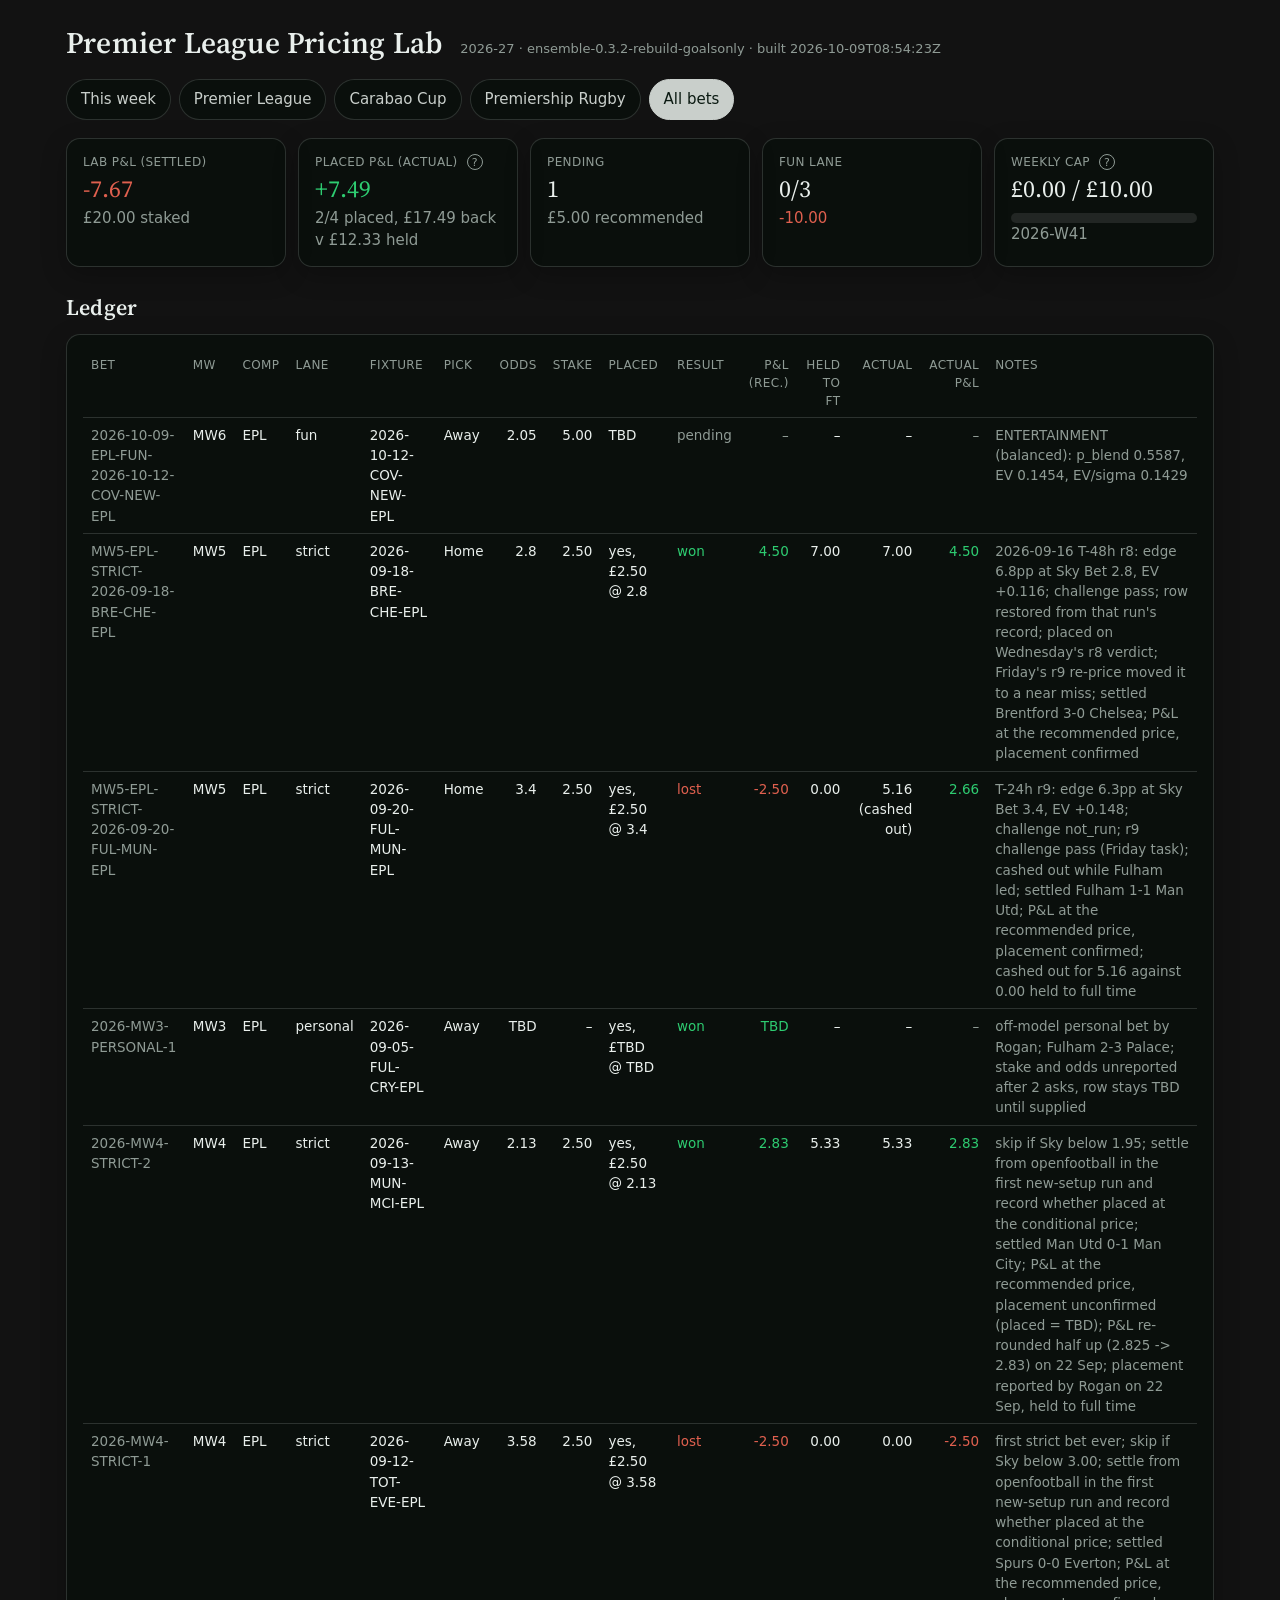
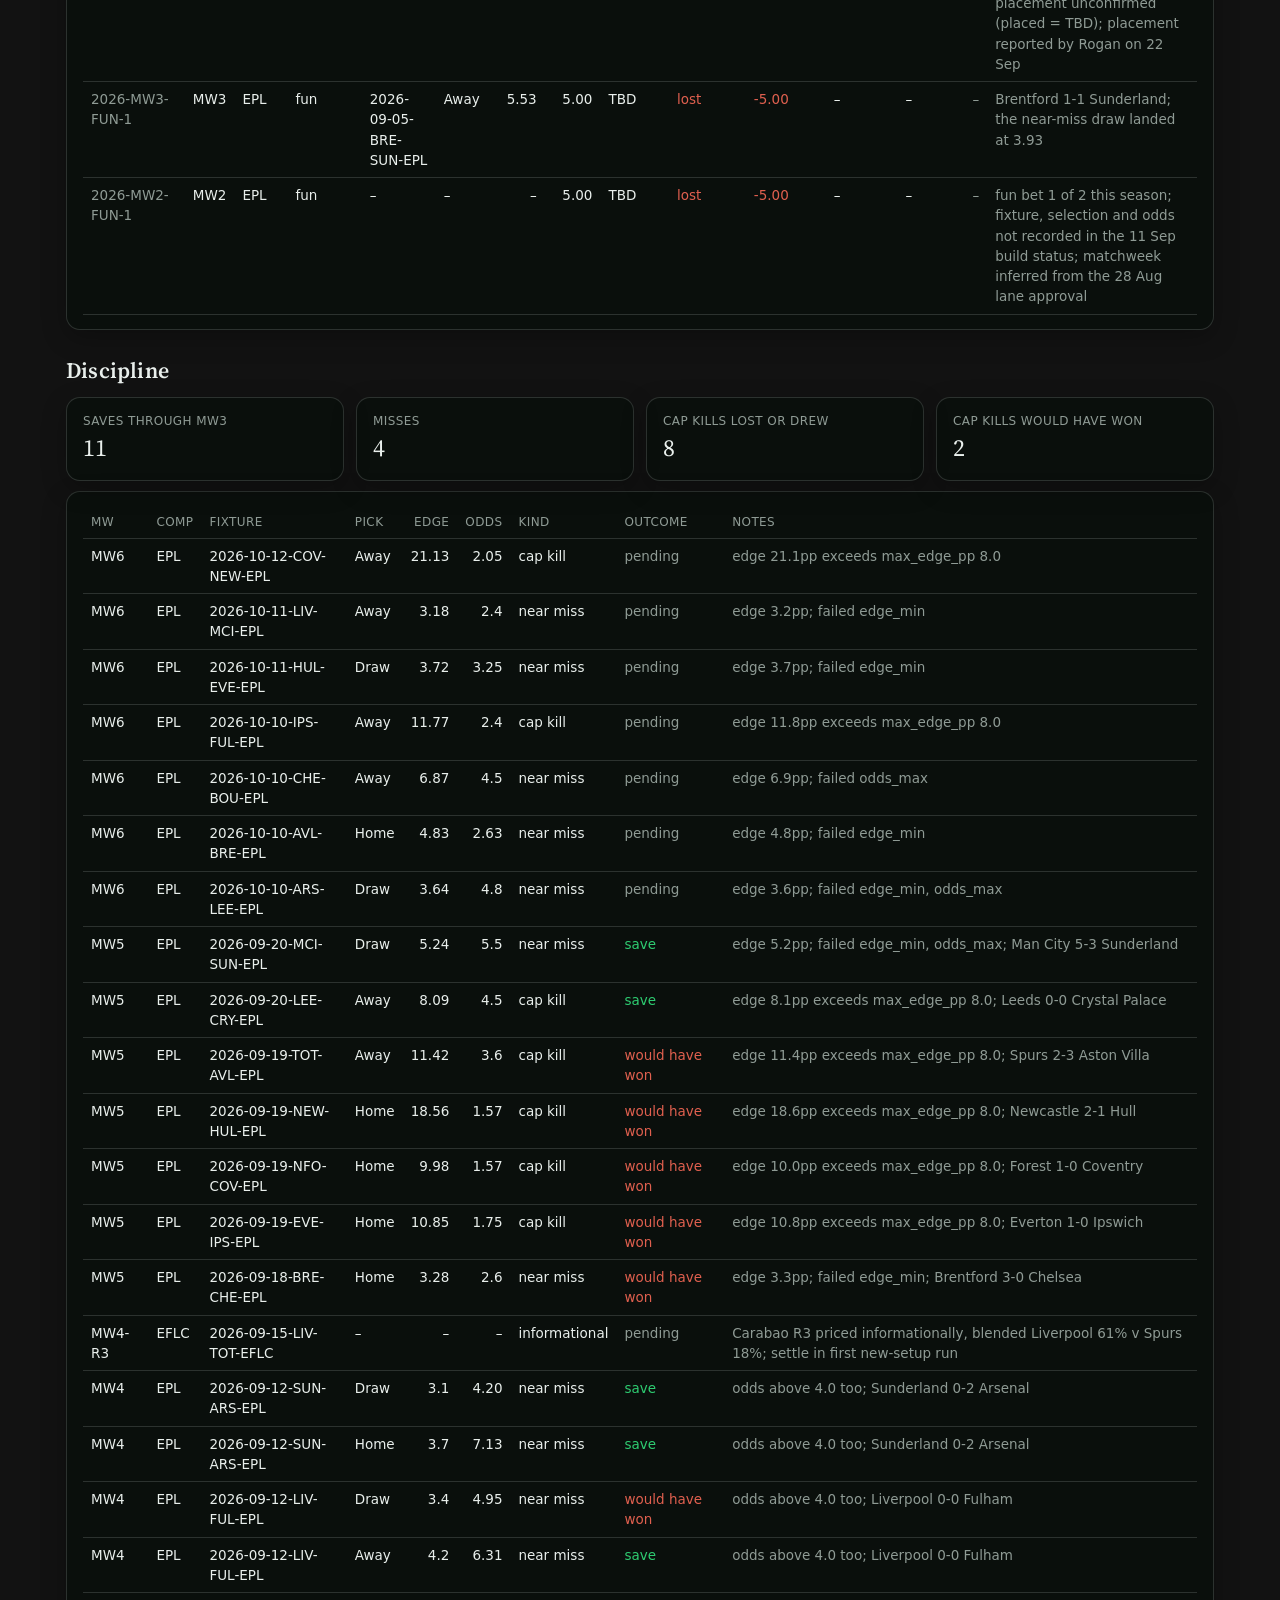
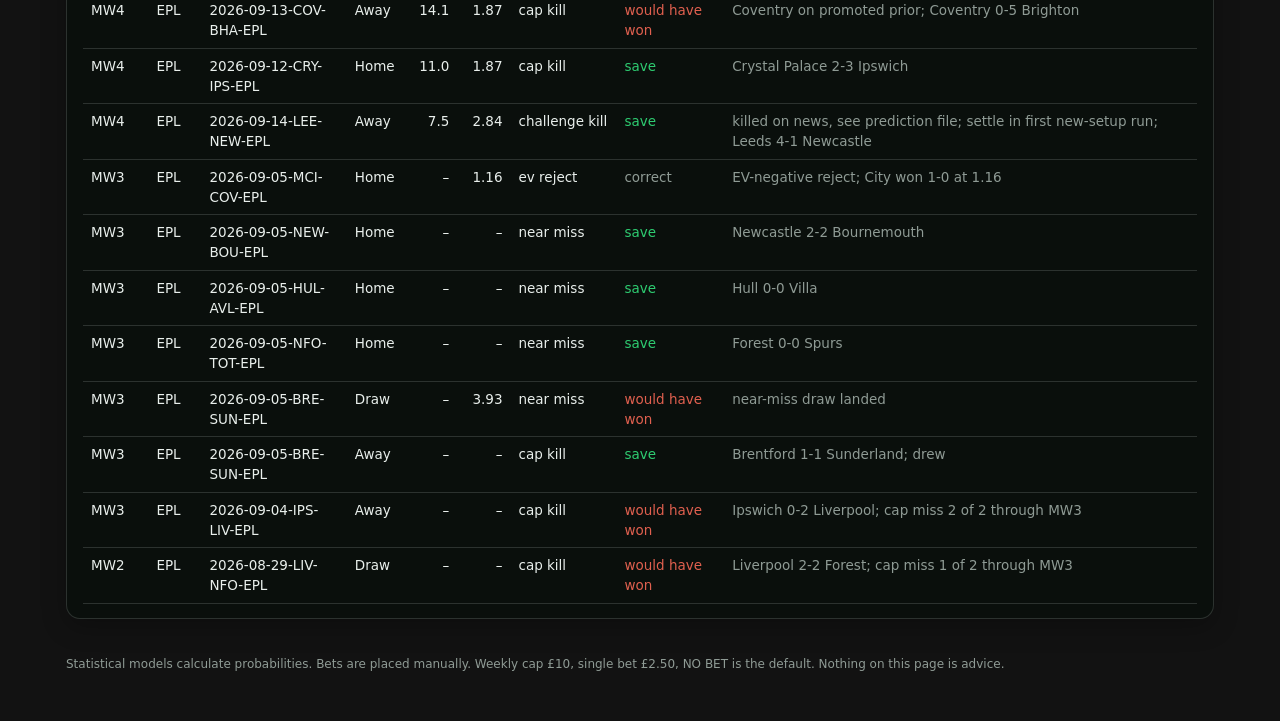
==== commit 34ed8e01: "Site build 2026-10-09T08:54:23Z" ====
--- a/all-bets.html
+++ b/all-bets.html
@@ -2,7 +2,7 @@
 <title>All bets · Pricing Lab</title><link rel="preconnect" href="https://fonts.googleapis.com"><link rel="preconnect" href="https://fonts.gstatic.com" crossorigin>
 <link href="https://fonts.googleapis.com/css2?family=Source+Serif+4:wght@400;600&display=swap" rel="stylesheet"><link rel="stylesheet" href="styles.css">
 <link rel="manifest" href="manifest.webmanifest"><meta name="theme-color" content="#0d2318"></head><body><div class="wrap">
-<header><h1>Premier League Pricing Lab</h1><span class="sub">2026-27 · ensemble-0.3.2-rebuild-goalsonly · built 2026-10-09T08:48:28Z</span></header>
+<header><h1>Premier League Pricing Lab</h1><span class="sub">2026-27 · ensemble-0.3.2-rebuild-goalsonly · built 2026-10-09T08:54:23Z</span></header>
 <nav class="top"><a href="index.html" class="">This week</a><a href="premier-league.html" class="">Premier League</a><a href="carabao-cup.html" class="">Carabao Cup</a><a href="premiership-rugby.html" class="">Premiership Rugby</a><a href="all-bets.html" class="active">All bets</a></nav><div class="stat"><div class="card"><div class="k">Lab P&amp;L (settled)</div><div class="v"><span class="neg">-7.67</span></div><div class="dim">£20.00 staked</div></div><div class="card"><div class="k">Placed P&amp;L (actual) <span class="help" data-tip="Rogan cashes out whenever his side is ahead. Actual is what Sky Bet paid; held to FT is what the same bet would have returned at full time.">?</span></div><div class="v"><span class="pos">+7.49</span></div><div class="dim">2/4 placed, £17.49 back v £12.33 held</div></div><div class="card"><div class="k">Pending</div><div class="v">1</div><div class="dim">£5.00 recommended</div></div><div class="card"><div class="k">Fun lane</div><div class="v">0/3</div><div class="dim"><span class="neg">-10.00</span></div></div><div class="card"><div class="k">Weekly cap <span class="help" data-tip="GBP 10 across all competitions per week, GBP 2.50 per strict bet. NO BET is the default.">?</span></div><div class="v">£0.00 / £10.00</div><div class="meter"><i style="width:0%"></i></div><div class="dim">2026-W41</div></div></div><h2>Ledger</h2><div class="scroll card"><table><thead><tr><th>Bet</th><th>MW</th><th>Comp</th><th>Lane</th><th>Fixture</th><th>Pick</th><th class="num">Odds</th><th class="num">Stake</th><th>Placed</th><th>Result</th><th class="num">P&amp;L (rec.)</th><th class="num">Held to FT</th><th class="num">Actual</th><th class="num">Actual P&amp;L</th><th>Notes</th></tr></thead><tbody><tr><td class="dim">2026-10-09-EPL-FUN-2026-10-12-COV-NEW-EPL</td><td>MW6</td><td>EPL</td><td>fun</td><td>2026-10-12-COV-NEW-EPL</td><td>Away</td><td class="num">2.05</td><td class="num">5.00</td><td>TBD</td><td class="dim">pending</td><td class="num dim">–</td><td class="num">–</td><td class="num">–</td><td class="num dim">–</td><td class="dim">ENTERTAINMENT (balanced): p_blend 0.5587, EV 0.1454, EV/sigma 0.1429</td></tr><tr><td class="dim">MW5-EPL-STRICT-2026-09-18-BRE-CHE-EPL</td><td>MW5</td><td>EPL</td><td>strict</td><td>2026-09-18-BRE-CHE-EPL</td><td>Home</td><td class="num">2.8</td><td class="num">2.50</td><td>yes, £2.50 @ 2.8</td><td class="pos">won</td><td class="num pos">4.50</td><td class="num">7.00</td><td class="num">7.00</td><td class="num pos">4.50</td><td class="dim">2026-09-16 T-48h r8: edge 6.8pp at Sky Bet 2.8, EV +0.116; challenge pass; row restored from that run&#x27;s record; placed on Wednesday&#x27;s r8 verdict; Friday&#x27;s r9 re-price moved it to a near miss; settled Brentford 3-0 Chelsea; P&amp;L at the recommended price, placement confirmed</td></tr><tr><td class="dim">MW5-EPL-STRICT-2026-09-20-FUL-MUN-EPL</td><td>MW5</td><td>EPL</td><td>strict</td><td>2026-09-20-FUL-MUN-EPL</td><td>Home</td><td class="num">3.4</td><td class="num">2.50</td><td>yes, £2.50 @ 3.4</td><td class="neg">lost</td><td class="num neg">-2.50</td><td class="num">0.00</td><td class="num">5.16 (cashed out)</td><td class="num pos">2.66</td><td class="dim">T-24h r9: edge 6.3pp at Sky Bet 3.4, EV +0.148; challenge not_run; r9 challenge pass (Friday task); cashed out while Fulham led; settled Fulham 1-1 Man Utd; P&amp;L at the recommended price, placement confirmed; cashed out for 5.16 against 0.00 held to full time</td></tr><tr><td class="dim">2026-MW3-PERSONAL-1</td><td>MW3</td><td>EPL</td><td>personal</td><td>2026-09-05-FUL-CRY-EPL</td><td>Away</td><td class="num">TBD</td><td class="num">–</td><td>yes, £TBD @ TBD</td><td class="pos">won</td><td class="num pos">TBD</td><td class="num">–</td><td class="num">–</td><td class="num dim">–</td><td class="dim">off-model personal bet by Rogan; Fulham 2-3 Palace; stake and odds unreported after 2 asks, row stays TBD until supplied</td></tr><tr><td class="dim">2026-MW4-STRICT-2</td><td>MW4</td><td>EPL</td><td>strict</td><td>2026-09-13-MUN-MCI-EPL</td><td>Away</td><td class="num">2.13</td><td class="num">2.50</td><td>yes, £2.50 @ 2.13</td><td class="pos">won</td><td class="num pos">2.83</td><td class="num">5.33</td><td class="num">5.33</td><td class="num pos">2.83</td><td class="dim">skip if Sky below 1.95; settle from openfootball in the first new-setup run and record whether placed at the conditional price; settled Man Utd 0-1 Man City; P&amp;L at the recommended price, placement unconfirmed (placed = TBD); P&amp;L re-rounded half up (2.825 -&gt; 2.83) on 22 Sep; placement reported by Rogan on 22 Sep, held to full time</td></tr><tr><td class="dim">2026-MW4-STRICT-1</td><td>MW4</td><td>EPL</td><td>strict</td><td>2026-09-12-TOT-EVE-EPL</td><td>Away</td><td class="num">3.58</td><td class="num">2.50</td><td>yes, £2.50 @ 3.58</td><td class="neg">lost</td><td class="num neg">-2.50</td><td class="num">0.00</td><td class="num">0.00</td><td class="num neg">-2.50</td><td class="dim">first strict bet ever; skip if Sky below 3.00; settle from openfootball in the first new-setup run and record whether placed at the conditional price; settled Spurs 0-0 Everton; P&amp;L at the recommended price, placement unconfirmed (placed = TBD); placement reported by Rogan on 22 Sep</td></tr><tr><td class="dim">2026-MW3-FUN-1</td><td>MW3</td><td>EPL</td><td>fun</td><td>2026-09-05-BRE-SUN-EPL</td><td>Away</td><td class="num">5.53</td><td class="num">5.00</td><td>TBD</td><td class="neg">lost</td><td class="num neg">-5.00</td><td class="num">–</td><td class="num">–</td><td class="num dim">–</td><td class="dim">Brentford 1-1 Sunderland; the near-miss draw landed at 3.93</td></tr><tr><td class="dim">2026-MW2-FUN-1</td><td>MW2</td><td>EPL</td><td>fun</td><td>–</td><td>–</td><td class="num">–</td><td class="num">5.00</td><td>TBD</td><td class="neg">lost</td><td class="num neg">-5.00</td><td class="num">–</td><td class="num">–</td><td class="num dim">–</td><td class="dim">fun bet 1 of 2 this season; fixture, selection and odds not recorded in the 11 Sep build status; matchweek inferred from the 28 Aug lane approval</td></tr></tbody></table></div><h2>Discipline</h2><div class="stat"><div class="card"><div class="k">Saves through MW3</div><div class="v">11</div></div><div class="card"><div class="k">Misses</div><div class="v">4</div></div><div class="card"><div class="k">Cap kills lost or drew</div><div class="v">8</div></div><div class="card"><div class="k">Cap kills would have won</div><div class="v">2</div></div></div><div class="scroll card"><table><thead><tr><th>MW</th><th>Comp</th><th>Fixture</th><th>Pick</th><th class="num">Edge</th><th class="num">Odds</th><th>Kind</th><th>Outcome</th><th>Notes</th></tr></thead><tbody><tr><td>MW6</td><td>EPL</td><td>2026-10-12-COV-NEW-EPL</td><td>Away</td><td class="num">21.13</td><td class="num">2.05</td><td>cap kill</td><td class="dim">pending</td><td class="dim">edge 21.1pp exceeds max_edge_pp 8.0</td></tr><tr><td>MW6</td><td>EPL</td><td>2026-10-11-LIV-MCI-EPL</td><td>Away</td><td class="num">3.18</td><td class="num">2.4</td><td>near miss</td><td class="dim">pending</td><td class="dim">edge 3.2pp; failed edge_min</td></tr><tr><td>MW6</td><td>EPL</td><td>2026-10-11-HUL-EVE-EPL</td><td>Draw</td><td class="num">3.72</td><td class="num">3.25</td><td>near miss</td><td class="dim">pending</td><td class="dim">edge 3.7pp; failed edge_min</td></tr><tr><td>MW6</td><td>EPL</td><td>2026-10-10-IPS-FUL-EPL</td><td>Away</td><td class="num">11.77</td><td class="num">2.4</td><td>cap kill</td><td class="dim">pending</td><td class="dim">edge 11.8pp exceeds max_edge_pp 8.0</td></tr><tr><td>MW6</td><td>EPL</td><td>2026-10-10-CHE-BOU-EPL</td><td>Away</td><td class="num">6.87</td><td class="num">4.5</td><td>near miss</td><td class="dim">pending</td><td class="dim">edge 6.9pp; failed odds_max</td></tr><tr><td>MW6</td><td>EPL</td><td>2026-10-10-AVL-BRE-EPL</td><td>Home</td><td class="num">4.83</td><td class="num">2.63</td><td>near miss</td><td class="dim">pending</td><td class="dim">edge 4.8pp; failed edge_min</td></tr><tr><td>MW6</td><td>EPL</td><td>2026-10-10-ARS-LEE-EPL</td><td>Draw</td><td class="num">3.64</td><td class="num">4.8</td><td>near miss</td><td class="dim">pending</td><td class="dim">edge 3.6pp; failed edge_min, odds_max</td></tr><tr><td>MW5</td><td>EPL</td><td>2026-09-20-MCI-SUN-EPL</td><td>Draw</td><td class="num">5.24</td><td class="num">5.5</td><td>near miss</td><td class="pos">save</td><td class="dim">edge 5.2pp; failed edge_min, odds_max; Man City 5-3 Sunderland</td></tr><tr><td>MW5</td><td>EPL</td><td>2026-09-20-LEE-CRY-EPL</td><td>Away</td><td class="num">8.09</td><td class="num">4.5</td><td>cap kill</td><td class="pos">save</td><td class="dim">edge 8.1pp exceeds max_edge_pp 8.0; Leeds 0-0 Crystal Palace</td></tr><tr><td>MW5</td><td>EPL</td><td>2026-09-19-TOT-AVL-EPL</td><td>Away</td><td class="num">11.42</td><td class="num">3.6</td><td>cap kill</td><td class="neg">would have won</td><td class="dim">edge 11.4pp exceeds max_edge_pp 8.0; Spurs 2-3 Aston Villa</td></tr><tr><td>MW5</td><td>EPL</td><td>2026-09-19-NEW-HUL-EPL</td><td>Home</td><td class="num">18.56</td><td class="num">1.57</td><td>cap kill</td><td class="neg">would have won</td><td class="dim">edge 18.6pp exceeds max_edge_pp 8.0; Newcastle 2-1 Hull</td></tr><tr><td>MW5</td><td>EPL</td><td>2026-09-19-NFO-COV-EPL</td><td>Home</td><td class="num">9.98</td><td class="num">1.57</td><td>cap kill</td><td class="neg">would have won</td><td class="dim">edge 10.0pp exceeds max_edge_pp 8.0; Forest 1-0 Coventry</td></tr><tr><td>MW5</td><td>EPL</td><td>2026-09-19-EVE-IPS-EPL</td><td>Home</td><td class="num">10.85</td><td class="num">1.75</td><td>cap kill</td><td class="neg">would have won</td><td class="dim">edge 10.8pp exceeds max_edge_pp 8.0; Everton 1-0 Ipswich</td></tr><tr><td>MW5</td><td>EPL</td><td>2026-09-18-BRE-CHE-EPL</td><td>Home</td><td class="num">3.28</td><td class="num">2.6</td><td>near miss</td><td class="neg">would have won</td><td class="dim">edge 3.3pp; failed edge_min; Brentford 3-0 Chelsea</td></tr><tr><td>MW4-R3</td><td>EFLC</td><td>2026-09-15-LIV-TOT-EFLC</td><td>–</td><td class="num">–</td><td class="num">–</td><td>informational</td><td class="dim">pending</td><td class="dim">Carabao R3 priced informationally, blended Liverpool 61% v Spurs 18%; settle in first new-setup run</td></tr><tr><td>MW4</td><td>EPL</td><td>2026-09-12-SUN-ARS-EPL</td><td>Draw</td><td class="num">3.1</td><td class="num">4.20</td><td>near miss</td><td class="pos">save</td><td class="dim">odds above 4.0 too; Sunderland 0-2 Arsenal</td></tr><tr><td>MW4</td><td>EPL</td><td>2026-09-12-SUN-ARS-EPL</td><td>Home</td><td class="num">3.7</td><td class="num">7.13</td><td>near miss</td><td class="pos">save</td><td class="dim">odds above 4.0 too; Sunderland 0-2 Arsenal</td></tr><tr><td>MW4</td><td>EPL</td><td>2026-09-12-LIV-FUL-EPL</td><td>Draw</td><td class="num">3.4</td><td class="num">4.95</td><td>near miss</td><td class="neg">would have won</td><td class="dim">odds above 4.0 too; Liverpool 0-0 Fulham</td></tr><tr><td>MW4</td><td>EPL</td><td>2026-09-12-LIV-FUL-EPL</td><td>Away</td><td class="num">4.2</td><td class="num">6.31</td><td>near miss</td><td class="pos">save</td><td class="dim">odds above 4.0 too; Liverpool 0-0 Fulham</td></tr><tr><td>MW4</td><td>EPL</td><td>2026-09-13-COV-BHA-EPL</td><td>Away</td><td class="num">14.1</td><td class="num">1.87</td><td>cap kill</td><td class="neg">would have won</td><td class="dim">Coventry on promoted prior; Coventry 0-5 Brighton</td></tr><tr><td>MW4</td><td>EPL</td><td>2026-09-12-CRY-IPS-EPL</td><td>Home</td><td class="num">11.0</td><td class="num">1.87</td><td>cap kill</td><td class="pos">save</td><td class="dim">Crystal Palace 2-3 Ipswich</td></tr><tr><td>MW4</td><td>EPL</td><td>2026-09-14-LEE-NEW-EPL</td><td>Away</td><td class="num">7.5</td><td class="num">2.84</td><td>challenge kill</td><td class="pos">save</td><td class="dim">killed on news, see prediction file; settle in first new-setup run; Leeds 4-1 Newcastle</td></tr><tr><td>MW3</td><td>EPL</td><td>2026-09-05-MCI-COV-EPL</td><td>Home</td><td class="num">–</td><td class="num">1.16</td><td>ev reject</td><td class="dim">correct</td><td class="dim">EV-negative reject; City won 1-0 at 1.16</td></tr><tr><td>MW3</td><td>EPL</td><td>2026-09-05-NEW-BOU-EPL</td><td>Home</td><td class="num">–</td><td class="num">–</td><td>near miss</td><td class="pos">save</td><td class="dim">Newcastle 2-2 Bournemouth</td></tr><tr><td>MW3</td><td>EPL</td><td>2026-09-05-HUL-AVL-EPL</td><td>Home</td><td class="num">–</td><td class="num">–</td><td>near miss</td><td class="pos">save</td><td class="dim">Hull 0-0 Villa</td></tr><tr><td>MW3</td><td>EPL</td><td>2026-09-05-NFO-TOT-EPL</td><td>Home</td><td class="num">–</td><td class="num">–</td><td>near miss</td><td class="pos">save</td><td class="dim">Forest 0-0 Spurs</td></tr><tr><td>MW3</td><td>EPL</td><td>2026-09-05-BRE-SUN-EPL</td><td>Draw</td><td class="num">–</td><td class="num">3.93</td><td>near miss</td><td class="neg">would have won</td><td class="dim">near-miss draw landed</td></tr><tr><td>MW3</td><td>EPL</td><td>2026-09-05-BRE-SUN-EPL</td><td>Away</td><td class="num">–</td><td class="num">–</td><td>cap kill</td><td class="pos">save</td><td class="dim">Brentford 1-1 Sunderland; drew</td></tr><tr><td>MW3</td><td>EPL</td><td>2026-09-04-IPS-LIV-EPL</td><td>Away</td><td class="num">–</td><td class="num">–</td><td>cap kill</td><td class="neg">would have won</td><td class="dim">Ipswich 0-2 Liverpool; cap miss 2 of 2 through MW3</td></tr><tr><td>MW2</td><td>EPL</td><td>2026-08-29-LIV-NFO-EPL</td><td>Draw</td><td class="num">–</td><td class="num">–</td><td>cap kill</td><td class="neg">would have won</td><td class="dim">Liverpool 2-2 Forest; cap miss 1 of 2 through MW3</td></tr></tbody></table></div>
 <footer>Statistical models calculate probabilities. Bets are placed manually. Weekly cap £10, single bet £2.50, NO BET is the default. Nothing on this page is advice.</footer>
 </div><script src="app.js"></script></body></html>
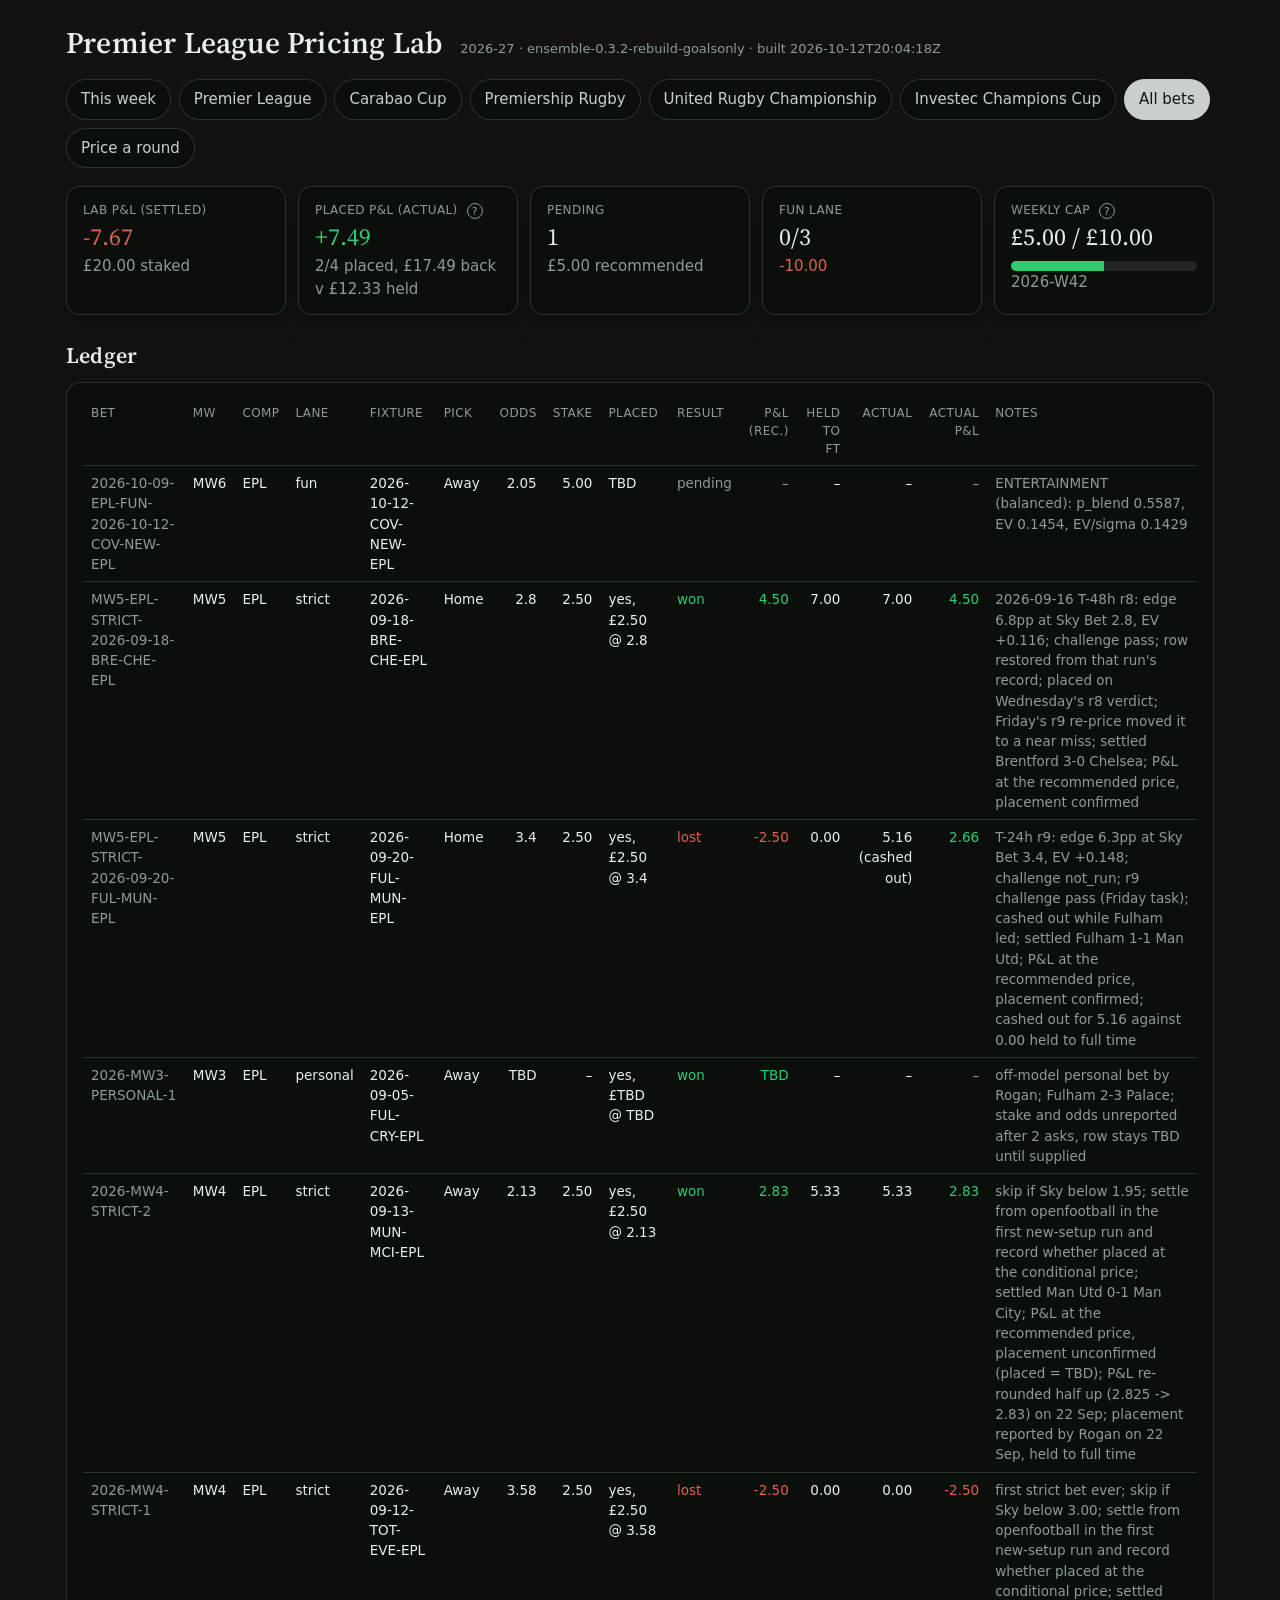
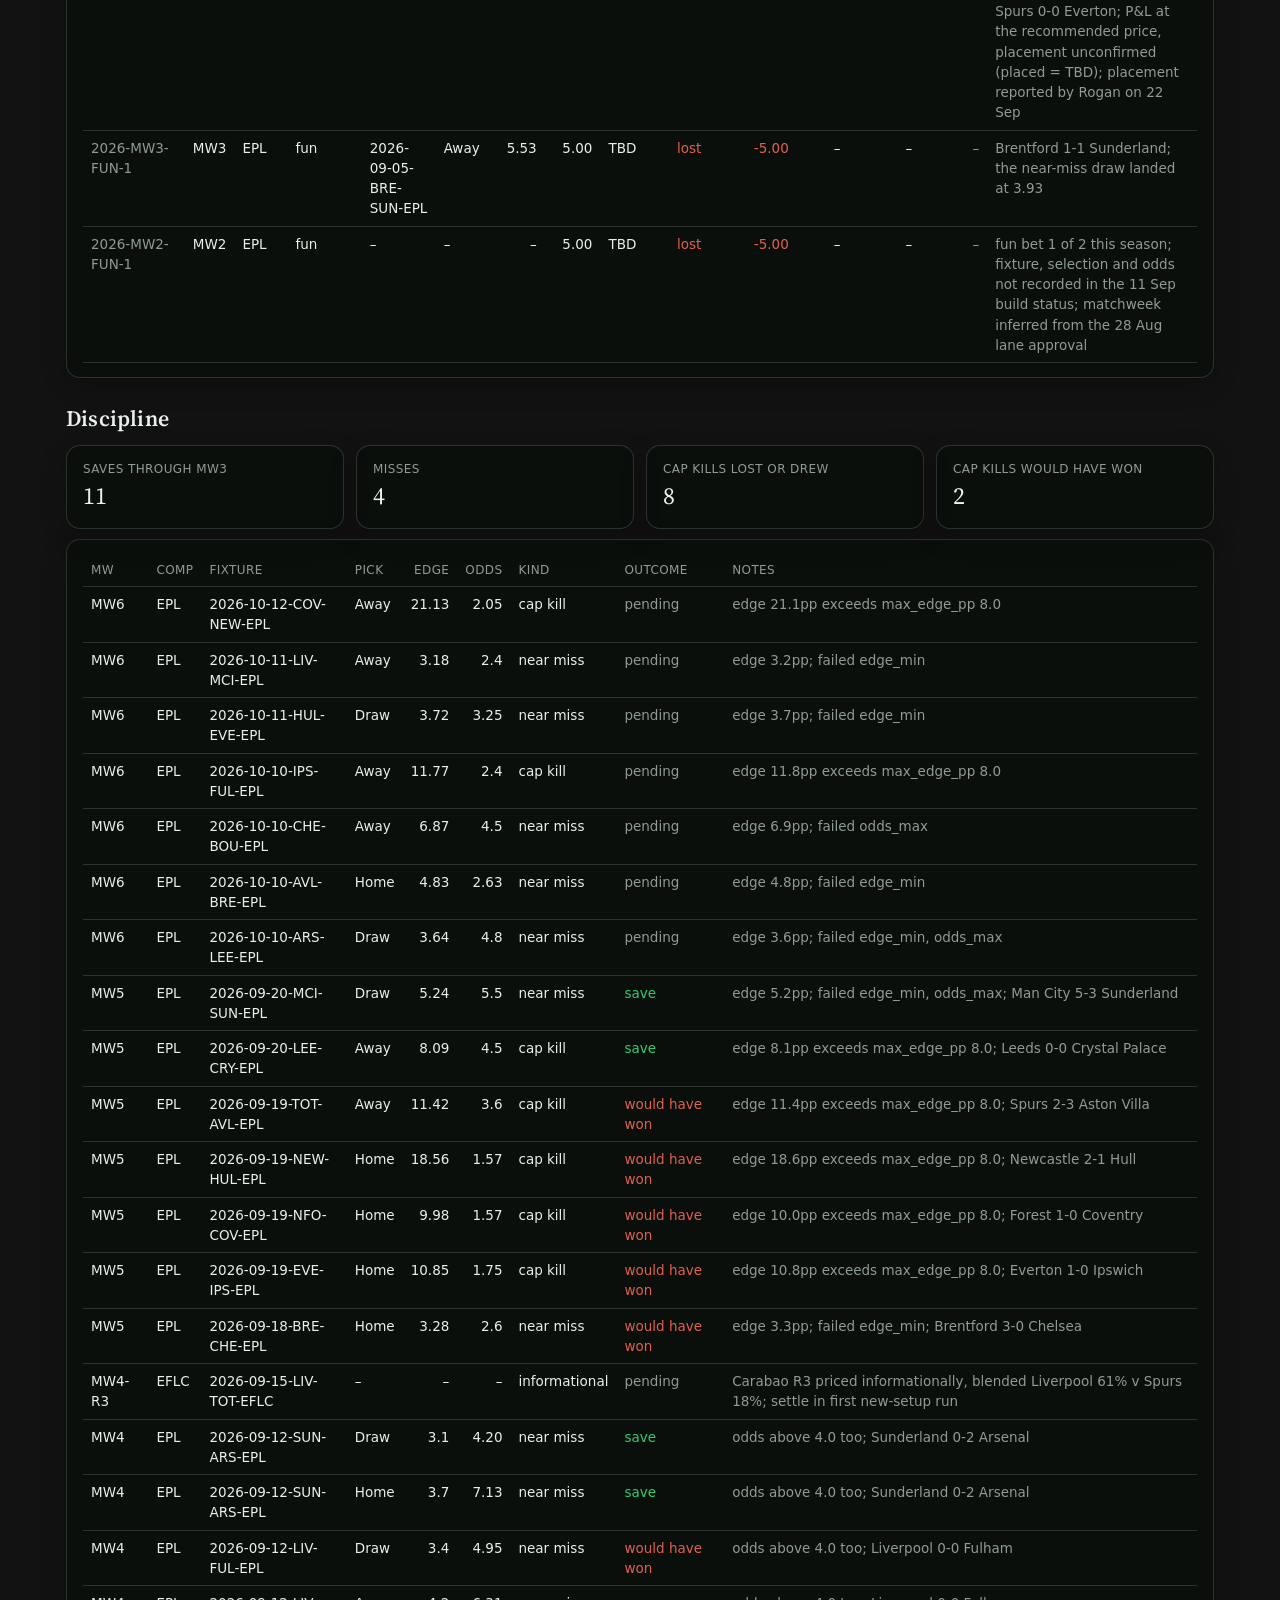
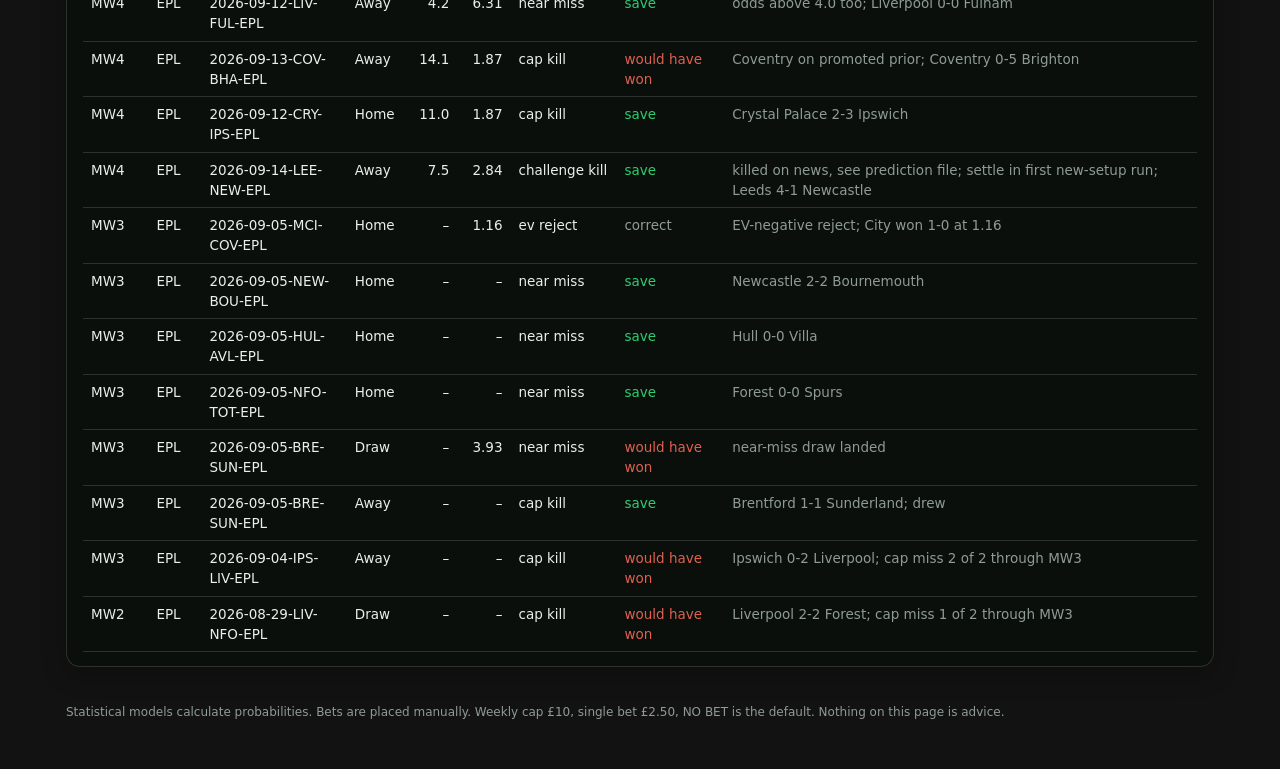
==== commit 4832ad27: "Site build 0d77bb40b6e5e57e6a306d00359e77a456e5e108" ====
--- a/all-bets.html
+++ b/all-bets.html
@@ -2,7 +2,7 @@
 <title>All bets · Pricing Lab</title><link rel="preconnect" href="https://fonts.googleapis.com"><link rel="preconnect" href="https://fonts.gstatic.com" crossorigin>
 <link href="https://fonts.googleapis.com/css2?family=Source+Serif+4:wght@400;600&display=swap" rel="stylesheet"><link rel="stylesheet" href="styles.css">
 <link rel="manifest" href="manifest.webmanifest"><meta name="theme-color" content="#0d2318"></head><body><div class="wrap">
-<header><h1>Premier League Pricing Lab</h1><span class="sub">2026-27 · ensemble-0.3.2-rebuild-goalsonly · built 2026-10-09T08:54:23Z</span></header>
-<nav class="top"><a href="index.html" class="">This week</a><a href="premier-league.html" class="">Premier League</a><a href="carabao-cup.html" class="">Carabao Cup</a><a href="premiership-rugby.html" class="">Premiership Rugby</a><a href="all-bets.html" class="active">All bets</a></nav><div class="stat"><div class="card"><div class="k">Lab P&amp;L (settled)</div><div class="v"><span class="neg">-7.67</span></div><div class="dim">£20.00 staked</div></div><div class="card"><div class="k">Placed P&amp;L (actual) <span class="help" data-tip="Rogan cashes out whenever his side is ahead. Actual is what Sky Bet paid; held to FT is what the same bet would have returned at full time.">?</span></div><div class="v"><span class="pos">+7.49</span></div><div class="dim">2/4 placed, £17.49 back v £12.33 held</div></div><div class="card"><div class="k">Pending</div><div class="v">1</div><div class="dim">£5.00 recommended</div></div><div class="card"><div class="k">Fun lane</div><div class="v">0/3</div><div class="dim"><span class="neg">-10.00</span></div></div><div class="card"><div class="k">Weekly cap <span class="help" data-tip="GBP 10 across all competitions per week, GBP 2.50 per strict bet. NO BET is the default.">?</span></div><div class="v">£0.00 / £10.00</div><div class="meter"><i style="width:0%"></i></div><div class="dim">2026-W41</div></div></div><h2>Ledger</h2><div class="scroll card"><table><thead><tr><th>Bet</th><th>MW</th><th>Comp</th><th>Lane</th><th>Fixture</th><th>Pick</th><th class="num">Odds</th><th class="num">Stake</th><th>Placed</th><th>Result</th><th class="num">P&amp;L (rec.)</th><th class="num">Held to FT</th><th class="num">Actual</th><th class="num">Actual P&amp;L</th><th>Notes</th></tr></thead><tbody><tr><td class="dim">2026-10-09-EPL-FUN-2026-10-12-COV-NEW-EPL</td><td>MW6</td><td>EPL</td><td>fun</td><td>2026-10-12-COV-NEW-EPL</td><td>Away</td><td class="num">2.05</td><td class="num">5.00</td><td>TBD</td><td class="dim">pending</td><td class="num dim">–</td><td class="num">–</td><td class="num">–</td><td class="num dim">–</td><td class="dim">ENTERTAINMENT (balanced): p_blend 0.5587, EV 0.1454, EV/sigma 0.1429</td></tr><tr><td class="dim">MW5-EPL-STRICT-2026-09-18-BRE-CHE-EPL</td><td>MW5</td><td>EPL</td><td>strict</td><td>2026-09-18-BRE-CHE-EPL</td><td>Home</td><td class="num">2.8</td><td class="num">2.50</td><td>yes, £2.50 @ 2.8</td><td class="pos">won</td><td class="num pos">4.50</td><td class="num">7.00</td><td class="num">7.00</td><td class="num pos">4.50</td><td class="dim">2026-09-16 T-48h r8: edge 6.8pp at Sky Bet 2.8, EV +0.116; challenge pass; row restored from that run&#x27;s record; placed on Wednesday&#x27;s r8 verdict; Friday&#x27;s r9 re-price moved it to a near miss; settled Brentford 3-0 Chelsea; P&amp;L at the recommended price, placement confirmed</td></tr><tr><td class="dim">MW5-EPL-STRICT-2026-09-20-FUL-MUN-EPL</td><td>MW5</td><td>EPL</td><td>strict</td><td>2026-09-20-FUL-MUN-EPL</td><td>Home</td><td class="num">3.4</td><td class="num">2.50</td><td>yes, £2.50 @ 3.4</td><td class="neg">lost</td><td class="num neg">-2.50</td><td class="num">0.00</td><td class="num">5.16 (cashed out)</td><td class="num pos">2.66</td><td class="dim">T-24h r9: edge 6.3pp at Sky Bet 3.4, EV +0.148; challenge not_run; r9 challenge pass (Friday task); cashed out while Fulham led; settled Fulham 1-1 Man Utd; P&amp;L at the recommended price, placement confirmed; cashed out for 5.16 against 0.00 held to full time</td></tr><tr><td class="dim">2026-MW3-PERSONAL-1</td><td>MW3</td><td>EPL</td><td>personal</td><td>2026-09-05-FUL-CRY-EPL</td><td>Away</td><td class="num">TBD</td><td class="num">–</td><td>yes, £TBD @ TBD</td><td class="pos">won</td><td class="num pos">TBD</td><td class="num">–</td><td class="num">–</td><td class="num dim">–</td><td class="dim">off-model personal bet by Rogan; Fulham 2-3 Palace; stake and odds unreported after 2 asks, row stays TBD until supplied</td></tr><tr><td class="dim">2026-MW4-STRICT-2</td><td>MW4</td><td>EPL</td><td>strict</td><td>2026-09-13-MUN-MCI-EPL</td><td>Away</td><td class="num">2.13</td><td class="num">2.50</td><td>yes, £2.50 @ 2.13</td><td class="pos">won</td><td class="num pos">2.83</td><td class="num">5.33</td><td class="num">5.33</td><td class="num pos">2.83</td><td class="dim">skip if Sky below 1.95; settle from openfootball in the first new-setup run and record whether placed at the conditional price; settled Man Utd 0-1 Man City; P&amp;L at the recommended price, placement unconfirmed (placed = TBD); P&amp;L re-rounded half up (2.825 -&gt; 2.83) on 22 Sep; placement reported by Rogan on 22 Sep, held to full time</td></tr><tr><td class="dim">2026-MW4-STRICT-1</td><td>MW4</td><td>EPL</td><td>strict</td><td>2026-09-12-TOT-EVE-EPL</td><td>Away</td><td class="num">3.58</td><td class="num">2.50</td><td>yes, £2.50 @ 3.58</td><td class="neg">lost</td><td class="num neg">-2.50</td><td class="num">0.00</td><td class="num">0.00</td><td class="num neg">-2.50</td><td class="dim">first strict bet ever; skip if Sky below 3.00; settle from openfootball in the first new-setup run and record whether placed at the conditional price; settled Spurs 0-0 Everton; P&amp;L at the recommended price, placement unconfirmed (placed = TBD); placement reported by Rogan on 22 Sep</td></tr><tr><td class="dim">2026-MW3-FUN-1</td><td>MW3</td><td>EPL</td><td>fun</td><td>2026-09-05-BRE-SUN-EPL</td><td>Away</td><td class="num">5.53</td><td class="num">5.00</td><td>TBD</td><td class="neg">lost</td><td class="num neg">-5.00</td><td class="num">–</td><td class="num">–</td><td class="num dim">–</td><td class="dim">Brentford 1-1 Sunderland; the near-miss draw landed at 3.93</td></tr><tr><td class="dim">2026-MW2-FUN-1</td><td>MW2</td><td>EPL</td><td>fun</td><td>–</td><td>–</td><td class="num">–</td><td class="num">5.00</td><td>TBD</td><td class="neg">lost</td><td class="num neg">-5.00</td><td class="num">–</td><td class="num">–</td><td class="num dim">–</td><td class="dim">fun bet 1 of 2 this season; fixture, selection and odds not recorded in the 11 Sep build status; matchweek inferred from the 28 Aug lane approval</td></tr></tbody></table></div><h2>Discipline</h2><div class="stat"><div class="card"><div class="k">Saves through MW3</div><div class="v">11</div></div><div class="card"><div class="k">Misses</div><div class="v">4</div></div><div class="card"><div class="k">Cap kills lost or drew</div><div class="v">8</div></div><div class="card"><div class="k">Cap kills would have won</div><div class="v">2</div></div></div><div class="scroll card"><table><thead><tr><th>MW</th><th>Comp</th><th>Fixture</th><th>Pick</th><th class="num">Edge</th><th class="num">Odds</th><th>Kind</th><th>Outcome</th><th>Notes</th></tr></thead><tbody><tr><td>MW6</td><td>EPL</td><td>2026-10-12-COV-NEW-EPL</td><td>Away</td><td class="num">21.13</td><td class="num">2.05</td><td>cap kill</td><td class="dim">pending</td><td class="dim">edge 21.1pp exceeds max_edge_pp 8.0</td></tr><tr><td>MW6</td><td>EPL</td><td>2026-10-11-LIV-MCI-EPL</td><td>Away</td><td class="num">3.18</td><td class="num">2.4</td><td>near miss</td><td class="dim">pending</td><td class="dim">edge 3.2pp; failed edge_min</td></tr><tr><td>MW6</td><td>EPL</td><td>2026-10-11-HUL-EVE-EPL</td><td>Draw</td><td class="num">3.72</td><td class="num">3.25</td><td>near miss</td><td class="dim">pending</td><td class="dim">edge 3.7pp; failed edge_min</td></tr><tr><td>MW6</td><td>EPL</td><td>2026-10-10-IPS-FUL-EPL</td><td>Away</td><td class="num">11.77</td><td class="num">2.4</td><td>cap kill</td><td class="dim">pending</td><td class="dim">edge 11.8pp exceeds max_edge_pp 8.0</td></tr><tr><td>MW6</td><td>EPL</td><td>2026-10-10-CHE-BOU-EPL</td><td>Away</td><td class="num">6.87</td><td class="num">4.5</td><td>near miss</td><td class="dim">pending</td><td class="dim">edge 6.9pp; failed odds_max</td></tr><tr><td>MW6</td><td>EPL</td><td>2026-10-10-AVL-BRE-EPL</td><td>Home</td><td class="num">4.83</td><td class="num">2.63</td><td>near miss</td><td class="dim">pending</td><td class="dim">edge 4.8pp; failed edge_min</td></tr><tr><td>MW6</td><td>EPL</td><td>2026-10-10-ARS-LEE-EPL</td><td>Draw</td><td class="num">3.64</td><td class="num">4.8</td><td>near miss</td><td class="dim">pending</td><td class="dim">edge 3.6pp; failed edge_min, odds_max</td></tr><tr><td>MW5</td><td>EPL</td><td>2026-09-20-MCI-SUN-EPL</td><td>Draw</td><td class="num">5.24</td><td class="num">5.5</td><td>near miss</td><td class="pos">save</td><td class="dim">edge 5.2pp; failed edge_min, odds_max; Man City 5-3 Sunderland</td></tr><tr><td>MW5</td><td>EPL</td><td>2026-09-20-LEE-CRY-EPL</td><td>Away</td><td class="num">8.09</td><td class="num">4.5</td><td>cap kill</td><td class="pos">save</td><td class="dim">edge 8.1pp exceeds max_edge_pp 8.0; Leeds 0-0 Crystal Palace</td></tr><tr><td>MW5</td><td>EPL</td><td>2026-09-19-TOT-AVL-EPL</td><td>Away</td><td class="num">11.42</td><td class="num">3.6</td><td>cap kill</td><td class="neg">would have won</td><td class="dim">edge 11.4pp exceeds max_edge_pp 8.0; Spurs 2-3 Aston Villa</td></tr><tr><td>MW5</td><td>EPL</td><td>2026-09-19-NEW-HUL-EPL</td><td>Home</td><td class="num">18.56</td><td class="num">1.57</td><td>cap kill</td><td class="neg">would have won</td><td class="dim">edge 18.6pp exceeds max_edge_pp 8.0; Newcastle 2-1 Hull</td></tr><tr><td>MW5</td><td>EPL</td><td>2026-09-19-NFO-COV-EPL</td><td>Home</td><td class="num">9.98</td><td class="num">1.57</td><td>cap kill</td><td class="neg">would have won</td><td class="dim">edge 10.0pp exceeds max_edge_pp 8.0; Forest 1-0 Coventry</td></tr><tr><td>MW5</td><td>EPL</td><td>2026-09-19-EVE-IPS-EPL</td><td>Home</td><td class="num">10.85</td><td class="num">1.75</td><td>cap kill</td><td class="neg">would have won</td><td class="dim">edge 10.8pp exceeds max_edge_pp 8.0; Everton 1-0 Ipswich</td></tr><tr><td>MW5</td><td>EPL</td><td>2026-09-18-BRE-CHE-EPL</td><td>Home</td><td class="num">3.28</td><td class="num">2.6</td><td>near miss</td><td class="neg">would have won</td><td class="dim">edge 3.3pp; failed edge_min; Brentford 3-0 Chelsea</td></tr><tr><td>MW4-R3</td><td>EFLC</td><td>2026-09-15-LIV-TOT-EFLC</td><td>–</td><td class="num">–</td><td class="num">–</td><td>informational</td><td class="dim">pending</td><td class="dim">Carabao R3 priced informationally, blended Liverpool 61% v Spurs 18%; settle in first new-setup run</td></tr><tr><td>MW4</td><td>EPL</td><td>2026-09-12-SUN-ARS-EPL</td><td>Draw</td><td class="num">3.1</td><td class="num">4.20</td><td>near miss</td><td class="pos">save</td><td class="dim">odds above 4.0 too; Sunderland 0-2 Arsenal</td></tr><tr><td>MW4</td><td>EPL</td><td>2026-09-12-SUN-ARS-EPL</td><td>Home</td><td class="num">3.7</td><td class="num">7.13</td><td>near miss</td><td class="pos">save</td><td class="dim">odds above 4.0 too; Sunderland 0-2 Arsenal</td></tr><tr><td>MW4</td><td>EPL</td><td>2026-09-12-LIV-FUL-EPL</td><td>Draw</td><td class="num">3.4</td><td class="num">4.95</td><td>near miss</td><td class="neg">would have won</td><td class="dim">odds above 4.0 too; Liverpool 0-0 Fulham</td></tr><tr><td>MW4</td><td>EPL</td><td>2026-09-12-LIV-FUL-EPL</td><td>Away</td><td class="num">4.2</td><td class="num">6.31</td><td>near miss</td><td class="pos">save</td><td class="dim">odds above 4.0 too; Liverpool 0-0 Fulham</td></tr><tr><td>MW4</td><td>EPL</td><td>2026-09-13-COV-BHA-EPL</td><td>Away</td><td class="num">14.1</td><td class="num">1.87</td><td>cap kill</td><td class="neg">would have won</td><td class="dim">Coventry on promoted prior; Coventry 0-5 Brighton</td></tr><tr><td>MW4</td><td>EPL</td><td>2026-09-12-CRY-IPS-EPL</td><td>Home</td><td class="num">11.0</td><td class="num">1.87</td><td>cap kill</td><td class="pos">save</td><td class="dim">Crystal Palace 2-3 Ipswich</td></tr><tr><td>MW4</td><td>EPL</td><td>2026-09-14-LEE-NEW-EPL</td><td>Away</td><td class="num">7.5</td><td class="num">2.84</td><td>challenge kill</td><td class="pos">save</td><td class="dim">killed on news, see prediction file; settle in first new-setup run; Leeds 4-1 Newcastle</td></tr><tr><td>MW3</td><td>EPL</td><td>2026-09-05-MCI-COV-EPL</td><td>Home</td><td class="num">–</td><td class="num">1.16</td><td>ev reject</td><td class="dim">correct</td><td class="dim">EV-negative reject; City won 1-0 at 1.16</td></tr><tr><td>MW3</td><td>EPL</td><td>2026-09-05-NEW-BOU-EPL</td><td>Home</td><td class="num">–</td><td class="num">–</td><td>near miss</td><td class="pos">save</td><td class="dim">Newcastle 2-2 Bournemouth</td></tr><tr><td>MW3</td><td>EPL</td><td>2026-09-05-HUL-AVL-EPL</td><td>Home</td><td class="num">–</td><td class="num">–</td><td>near miss</td><td class="pos">save</td><td class="dim">Hull 0-0 Villa</td></tr><tr><td>MW3</td><td>EPL</td><td>2026-09-05-NFO-TOT-EPL</td><td>Home</td><td class="num">–</td><td class="num">–</td><td>near miss</td><td class="pos">save</td><td class="dim">Forest 0-0 Spurs</td></tr><tr><td>MW3</td><td>EPL</td><td>2026-09-05-BRE-SUN-EPL</td><td>Draw</td><td class="num">–</td><td class="num">3.93</td><td>near miss</td><td class="neg">would have won</td><td class="dim">near-miss draw landed</td></tr><tr><td>MW3</td><td>EPL</td><td>2026-09-05-BRE-SUN-EPL</td><td>Away</td><td class="num">–</td><td class="num">–</td><td>cap kill</td><td class="pos">save</td><td class="dim">Brentford 1-1 Sunderland; drew</td></tr><tr><td>MW3</td><td>EPL</td><td>2026-09-04-IPS-LIV-EPL</td><td>Away</td><td class="num">–</td><td class="num">–</td><td>cap kill</td><td class="neg">would have won</td><td class="dim">Ipswich 0-2 Liverpool; cap miss 2 of 2 through MW3</td></tr><tr><td>MW2</td><td>EPL</td><td>2026-08-29-LIV-NFO-EPL</td><td>Draw</td><td class="num">–</td><td class="num">–</td><td>cap kill</td><td class="neg">would have won</td><td class="dim">Liverpool 2-2 Forest; cap miss 1 of 2 through MW3</td></tr></tbody></table></div>
+<header><h1>Premier League Pricing Lab</h1><span class="sub">2026-27 · ensemble-0.3.2-rebuild-goalsonly · built 2026-10-12T20:04:18Z</span></header>
+<nav class="top"><a href="index.html" class="">This week</a><a href="premier-league.html" class="">Premier League</a><a href="carabao-cup.html" class="">Carabao Cup</a><a href="premiership-rugby.html" class="">Premiership Rugby</a><a href="urc.html" class="">United Rugby Championship</a><a href="champions-cup.html" class="">Investec Champions Cup</a><a href="all-bets.html" class="active">All bets</a><a href="price-round.html" class="">Price a round</a></nav><div class="stat"><div class="card"><div class="k">Lab P&amp;L (settled)</div><div class="v"><span class="neg">-7.67</span></div><div class="dim">£20.00 staked</div></div><div class="card"><div class="k">Placed P&amp;L (actual) <span class="help" data-tip="Rogan cashes out whenever his side is ahead. Actual is what Sky Bet paid; held to FT is what the same bet would have returned at full time.">?</span></div><div class="v"><span class="pos">+7.49</span></div><div class="dim">2/4 placed, £17.49 back v £12.33 held</div></div><div class="card"><div class="k">Pending</div><div class="v">1</div><div class="dim">£5.00 recommended</div></div><div class="card"><div class="k">Fun lane</div><div class="v">0/3</div><div class="dim"><span class="neg">-10.00</span></div></div><div class="card"><div class="k">Weekly cap <span class="help" data-tip="GBP 10 across all competitions per week, GBP 2.50 per strict bet. NO BET is the default.">?</span></div><div class="v">£5.00 / £10.00</div><div class="meter"><i style="width:50%"></i></div><div class="dim">2026-W42</div></div></div><h2>Ledger</h2><div class="scroll card"><table><thead><tr><th>Bet</th><th>MW</th><th>Comp</th><th>Lane</th><th>Fixture</th><th>Pick</th><th class="num">Odds</th><th class="num">Stake</th><th>Placed</th><th>Result</th><th class="num">P&amp;L (rec.)</th><th class="num">Held to FT</th><th class="num">Actual</th><th class="num">Actual P&amp;L</th><th>Notes</th></tr></thead><tbody><tr><td class="dim">2026-10-09-EPL-FUN-2026-10-12-COV-NEW-EPL</td><td>MW6</td><td>EPL</td><td>fun</td><td>2026-10-12-COV-NEW-EPL</td><td>Away</td><td class="num">2.05</td><td class="num">5.00</td><td>TBD</td><td class="dim">pending</td><td class="num dim">–</td><td class="num">–</td><td class="num">–</td><td class="num dim">–</td><td class="dim">ENTERTAINMENT (balanced): p_blend 0.5587, EV 0.1454, EV/sigma 0.1429</td></tr><tr><td class="dim">MW5-EPL-STRICT-2026-09-18-BRE-CHE-EPL</td><td>MW5</td><td>EPL</td><td>strict</td><td>2026-09-18-BRE-CHE-EPL</td><td>Home</td><td class="num">2.8</td><td class="num">2.50</td><td>yes, £2.50 @ 2.8</td><td class="pos">won</td><td class="num pos">4.50</td><td class="num">7.00</td><td class="num">7.00</td><td class="num pos">4.50</td><td class="dim">2026-09-16 T-48h r8: edge 6.8pp at Sky Bet 2.8, EV +0.116; challenge pass; row restored from that run&#x27;s record; placed on Wednesday&#x27;s r8 verdict; Friday&#x27;s r9 re-price moved it to a near miss; settled Brentford 3-0 Chelsea; P&amp;L at the recommended price, placement confirmed</td></tr><tr><td class="dim">MW5-EPL-STRICT-2026-09-20-FUL-MUN-EPL</td><td>MW5</td><td>EPL</td><td>strict</td><td>2026-09-20-FUL-MUN-EPL</td><td>Home</td><td class="num">3.4</td><td class="num">2.50</td><td>yes, £2.50 @ 3.4</td><td class="neg">lost</td><td class="num neg">-2.50</td><td class="num">0.00</td><td class="num">5.16 (cashed out)</td><td class="num pos">2.66</td><td class="dim">T-24h r9: edge 6.3pp at Sky Bet 3.4, EV +0.148; challenge not_run; r9 challenge pass (Friday task); cashed out while Fulham led; settled Fulham 1-1 Man Utd; P&amp;L at the recommended price, placement confirmed; cashed out for 5.16 against 0.00 held to full time</td></tr><tr><td class="dim">2026-MW3-PERSONAL-1</td><td>MW3</td><td>EPL</td><td>personal</td><td>2026-09-05-FUL-CRY-EPL</td><td>Away</td><td class="num">TBD</td><td class="num">–</td><td>yes, £TBD @ TBD</td><td class="pos">won</td><td class="num pos">TBD</td><td class="num">–</td><td class="num">–</td><td class="num dim">–</td><td class="dim">off-model personal bet by Rogan; Fulham 2-3 Palace; stake and odds unreported after 2 asks, row stays TBD until supplied</td></tr><tr><td class="dim">2026-MW4-STRICT-2</td><td>MW4</td><td>EPL</td><td>strict</td><td>2026-09-13-MUN-MCI-EPL</td><td>Away</td><td class="num">2.13</td><td class="num">2.50</td><td>yes, £2.50 @ 2.13</td><td class="pos">won</td><td class="num pos">2.83</td><td class="num">5.33</td><td class="num">5.33</td><td class="num pos">2.83</td><td class="dim">skip if Sky below 1.95; settle from openfootball in the first new-setup run and record whether placed at the conditional price; settled Man Utd 0-1 Man City; P&amp;L at the recommended price, placement unconfirmed (placed = TBD); P&amp;L re-rounded half up (2.825 -&gt; 2.83) on 22 Sep; placement reported by Rogan on 22 Sep, held to full time</td></tr><tr><td class="dim">2026-MW4-STRICT-1</td><td>MW4</td><td>EPL</td><td>strict</td><td>2026-09-12-TOT-EVE-EPL</td><td>Away</td><td class="num">3.58</td><td class="num">2.50</td><td>yes, £2.50 @ 3.58</td><td class="neg">lost</td><td class="num neg">-2.50</td><td class="num">0.00</td><td class="num">0.00</td><td class="num neg">-2.50</td><td class="dim">first strict bet ever; skip if Sky below 3.00; settle from openfootball in the first new-setup run and record whether placed at the conditional price; settled Spurs 0-0 Everton; P&amp;L at the recommended price, placement unconfirmed (placed = TBD); placement reported by Rogan on 22 Sep</td></tr><tr><td class="dim">2026-MW3-FUN-1</td><td>MW3</td><td>EPL</td><td>fun</td><td>2026-09-05-BRE-SUN-EPL</td><td>Away</td><td class="num">5.53</td><td class="num">5.00</td><td>TBD</td><td class="neg">lost</td><td class="num neg">-5.00</td><td class="num">–</td><td class="num">–</td><td class="num dim">–</td><td class="dim">Brentford 1-1 Sunderland; the near-miss draw landed at 3.93</td></tr><tr><td class="dim">2026-MW2-FUN-1</td><td>MW2</td><td>EPL</td><td>fun</td><td>–</td><td>–</td><td class="num">–</td><td class="num">5.00</td><td>TBD</td><td class="neg">lost</td><td class="num neg">-5.00</td><td class="num">–</td><td class="num">–</td><td class="num dim">–</td><td class="dim">fun bet 1 of 2 this season; fixture, selection and odds not recorded in the 11 Sep build status; matchweek inferred from the 28 Aug lane approval</td></tr></tbody></table></div><h2>Discipline</h2><div class="stat"><div class="card"><div class="k">Saves through MW3</div><div class="v">11</div></div><div class="card"><div class="k">Misses</div><div class="v">4</div></div><div class="card"><div class="k">Cap kills lost or drew</div><div class="v">8</div></div><div class="card"><div class="k">Cap kills would have won</div><div class="v">2</div></div></div><div class="scroll card"><table><thead><tr><th>MW</th><th>Comp</th><th>Fixture</th><th>Pick</th><th class="num">Edge</th><th class="num">Odds</th><th>Kind</th><th>Outcome</th><th>Notes</th></tr></thead><tbody><tr><td>MW6</td><td>EPL</td><td>2026-10-12-COV-NEW-EPL</td><td>Away</td><td class="num">21.13</td><td class="num">2.05</td><td>cap kill</td><td class="dim">pending</td><td class="dim">edge 21.1pp exceeds max_edge_pp 8.0</td></tr><tr><td>MW6</td><td>EPL</td><td>2026-10-11-LIV-MCI-EPL</td><td>Away</td><td class="num">3.18</td><td class="num">2.4</td><td>near miss</td><td class="dim">pending</td><td class="dim">edge 3.2pp; failed edge_min</td></tr><tr><td>MW6</td><td>EPL</td><td>2026-10-11-HUL-EVE-EPL</td><td>Draw</td><td class="num">3.72</td><td class="num">3.25</td><td>near miss</td><td class="dim">pending</td><td class="dim">edge 3.7pp; failed edge_min</td></tr><tr><td>MW6</td><td>EPL</td><td>2026-10-10-IPS-FUL-EPL</td><td>Away</td><td class="num">11.77</td><td class="num">2.4</td><td>cap kill</td><td class="dim">pending</td><td class="dim">edge 11.8pp exceeds max_edge_pp 8.0</td></tr><tr><td>MW6</td><td>EPL</td><td>2026-10-10-CHE-BOU-EPL</td><td>Away</td><td class="num">6.87</td><td class="num">4.5</td><td>near miss</td><td class="dim">pending</td><td class="dim">edge 6.9pp; failed odds_max</td></tr><tr><td>MW6</td><td>EPL</td><td>2026-10-10-AVL-BRE-EPL</td><td>Home</td><td class="num">4.83</td><td class="num">2.63</td><td>near miss</td><td class="dim">pending</td><td class="dim">edge 4.8pp; failed edge_min</td></tr><tr><td>MW6</td><td>EPL</td><td>2026-10-10-ARS-LEE-EPL</td><td>Draw</td><td class="num">3.64</td><td class="num">4.8</td><td>near miss</td><td class="dim">pending</td><td class="dim">edge 3.6pp; failed edge_min, odds_max</td></tr><tr><td>MW5</td><td>EPL</td><td>2026-09-20-MCI-SUN-EPL</td><td>Draw</td><td class="num">5.24</td><td class="num">5.5</td><td>near miss</td><td class="pos">save</td><td class="dim">edge 5.2pp; failed edge_min, odds_max; Man City 5-3 Sunderland</td></tr><tr><td>MW5</td><td>EPL</td><td>2026-09-20-LEE-CRY-EPL</td><td>Away</td><td class="num">8.09</td><td class="num">4.5</td><td>cap kill</td><td class="pos">save</td><td class="dim">edge 8.1pp exceeds max_edge_pp 8.0; Leeds 0-0 Crystal Palace</td></tr><tr><td>MW5</td><td>EPL</td><td>2026-09-19-TOT-AVL-EPL</td><td>Away</td><td class="num">11.42</td><td class="num">3.6</td><td>cap kill</td><td class="neg">would have won</td><td class="dim">edge 11.4pp exceeds max_edge_pp 8.0; Spurs 2-3 Aston Villa</td></tr><tr><td>MW5</td><td>EPL</td><td>2026-09-19-NEW-HUL-EPL</td><td>Home</td><td class="num">18.56</td><td class="num">1.57</td><td>cap kill</td><td class="neg">would have won</td><td class="dim">edge 18.6pp exceeds max_edge_pp 8.0; Newcastle 2-1 Hull</td></tr><tr><td>MW5</td><td>EPL</td><td>2026-09-19-NFO-COV-EPL</td><td>Home</td><td class="num">9.98</td><td class="num">1.57</td><td>cap kill</td><td class="neg">would have won</td><td class="dim">edge 10.0pp exceeds max_edge_pp 8.0; Forest 1-0 Coventry</td></tr><tr><td>MW5</td><td>EPL</td><td>2026-09-19-EVE-IPS-EPL</td><td>Home</td><td class="num">10.85</td><td class="num">1.75</td><td>cap kill</td><td class="neg">would have won</td><td class="dim">edge 10.8pp exceeds max_edge_pp 8.0; Everton 1-0 Ipswich</td></tr><tr><td>MW5</td><td>EPL</td><td>2026-09-18-BRE-CHE-EPL</td><td>Home</td><td class="num">3.28</td><td class="num">2.6</td><td>near miss</td><td class="neg">would have won</td><td class="dim">edge 3.3pp; failed edge_min; Brentford 3-0 Chelsea</td></tr><tr><td>MW4-R3</td><td>EFLC</td><td>2026-09-15-LIV-TOT-EFLC</td><td>–</td><td class="num">–</td><td class="num">–</td><td>informational</td><td class="dim">pending</td><td class="dim">Carabao R3 priced informationally, blended Liverpool 61% v Spurs 18%; settle in first new-setup run</td></tr><tr><td>MW4</td><td>EPL</td><td>2026-09-12-SUN-ARS-EPL</td><td>Draw</td><td class="num">3.1</td><td class="num">4.20</td><td>near miss</td><td class="pos">save</td><td class="dim">odds above 4.0 too; Sunderland 0-2 Arsenal</td></tr><tr><td>MW4</td><td>EPL</td><td>2026-09-12-SUN-ARS-EPL</td><td>Home</td><td class="num">3.7</td><td class="num">7.13</td><td>near miss</td><td class="pos">save</td><td class="dim">odds above 4.0 too; Sunderland 0-2 Arsenal</td></tr><tr><td>MW4</td><td>EPL</td><td>2026-09-12-LIV-FUL-EPL</td><td>Draw</td><td class="num">3.4</td><td class="num">4.95</td><td>near miss</td><td class="neg">would have won</td><td class="dim">odds above 4.0 too; Liverpool 0-0 Fulham</td></tr><tr><td>MW4</td><td>EPL</td><td>2026-09-12-LIV-FUL-EPL</td><td>Away</td><td class="num">4.2</td><td class="num">6.31</td><td>near miss</td><td class="pos">save</td><td class="dim">odds above 4.0 too; Liverpool 0-0 Fulham</td></tr><tr><td>MW4</td><td>EPL</td><td>2026-09-13-COV-BHA-EPL</td><td>Away</td><td class="num">14.1</td><td class="num">1.87</td><td>cap kill</td><td class="neg">would have won</td><td class="dim">Coventry on promoted prior; Coventry 0-5 Brighton</td></tr><tr><td>MW4</td><td>EPL</td><td>2026-09-12-CRY-IPS-EPL</td><td>Home</td><td class="num">11.0</td><td class="num">1.87</td><td>cap kill</td><td class="pos">save</td><td class="dim">Crystal Palace 2-3 Ipswich</td></tr><tr><td>MW4</td><td>EPL</td><td>2026-09-14-LEE-NEW-EPL</td><td>Away</td><td class="num">7.5</td><td class="num">2.84</td><td>challenge kill</td><td class="pos">save</td><td class="dim">killed on news, see prediction file; settle in first new-setup run; Leeds 4-1 Newcastle</td></tr><tr><td>MW3</td><td>EPL</td><td>2026-09-05-MCI-COV-EPL</td><td>Home</td><td class="num">–</td><td class="num">1.16</td><td>ev reject</td><td class="dim">correct</td><td class="dim">EV-negative reject; City won 1-0 at 1.16</td></tr><tr><td>MW3</td><td>EPL</td><td>2026-09-05-NEW-BOU-EPL</td><td>Home</td><td class="num">–</td><td class="num">–</td><td>near miss</td><td class="pos">save</td><td class="dim">Newcastle 2-2 Bournemouth</td></tr><tr><td>MW3</td><td>EPL</td><td>2026-09-05-HUL-AVL-EPL</td><td>Home</td><td class="num">–</td><td class="num">–</td><td>near miss</td><td class="pos">save</td><td class="dim">Hull 0-0 Villa</td></tr><tr><td>MW3</td><td>EPL</td><td>2026-09-05-NFO-TOT-EPL</td><td>Home</td><td class="num">–</td><td class="num">–</td><td>near miss</td><td class="pos">save</td><td class="dim">Forest 0-0 Spurs</td></tr><tr><td>MW3</td><td>EPL</td><td>2026-09-05-BRE-SUN-EPL</td><td>Draw</td><td class="num">–</td><td class="num">3.93</td><td>near miss</td><td class="neg">would have won</td><td class="dim">near-miss draw landed</td></tr><tr><td>MW3</td><td>EPL</td><td>2026-09-05-BRE-SUN-EPL</td><td>Away</td><td class="num">–</td><td class="num">–</td><td>cap kill</td><td class="pos">save</td><td class="dim">Brentford 1-1 Sunderland; drew</td></tr><tr><td>MW3</td><td>EPL</td><td>2026-09-04-IPS-LIV-EPL</td><td>Away</td><td class="num">–</td><td class="num">–</td><td>cap kill</td><td class="neg">would have won</td><td class="dim">Ipswich 0-2 Liverpool; cap miss 2 of 2 through MW3</td></tr><tr><td>MW2</td><td>EPL</td><td>2026-08-29-LIV-NFO-EPL</td><td>Draw</td><td class="num">–</td><td class="num">–</td><td>cap kill</td><td class="neg">would have won</td><td class="dim">Liverpool 2-2 Forest; cap miss 1 of 2 through MW3</td></tr></tbody></table></div>
 <footer>Statistical models calculate probabilities. Bets are placed manually. Weekly cap £10, single bet £2.50, NO BET is the default. Nothing on this page is advice.</footer>
 </div><script src="app.js"></script></body></html>
--- a/styles.css
+++ b/styles.css
@@ -52,3 +52,12 @@
 @media (max-width:520px){.front-pick{font-size:24px}.nobet-big{font-size:32px}}
 footer{margin-top:36px;color:var(--silver-dim);font-size:12px}
 @media (max-width:520px){.fixture{grid-template-columns:1fr auto 1fr}.crest,.badge{width:44px;height:44px}}
+.pr-btn{font:inherit;padding:9px 16px;border-radius:999px;border:1px solid var(--line);background:var(--card);color:var(--silver);cursor:pointer;text-decoration:none;display:inline-block}
+.pr-btn.pr-primary{background:var(--silver);color:#0b1a12;border-color:var(--silver);font-weight:600}
+.pr-btn.pr-disabled{opacity:.45;cursor:not-allowed}
+.pr-fx .pr-head{display:flex;justify-content:space-between;align-items:baseline;gap:8px;flex-wrap:wrap}.pr-teams{font-family:var(--serif);font-size:18px}
+.pr-view{text-align:center;font-size:12px;margin-top:4px}
+.pr-row{display:grid;grid-template-columns:repeat(4,minmax(0,1fr));gap:6px;margin-top:8px}.pr-row label{grid-column:1/-1;font-size:11px;color:var(--silver-dim);text-transform:uppercase;letter-spacing:.4px}
+.pr-row input{width:100%;min-width:0;font:inherit;font-variant-numeric:tabular-nums;padding:8px 8px;border-radius:8px;border:1px solid var(--line);background:rgba(20,28,24,.9);color:var(--ink)}
+.pr-row input:focus{outline:none;border-color:var(--green)}.pr-opt input{opacity:.85}.pr-lines{font-size:12px;margin-top:8px;line-height:1.45}
+code{background:rgba(201,207,203,.12);padding:1px 5px;border-radius:5px}
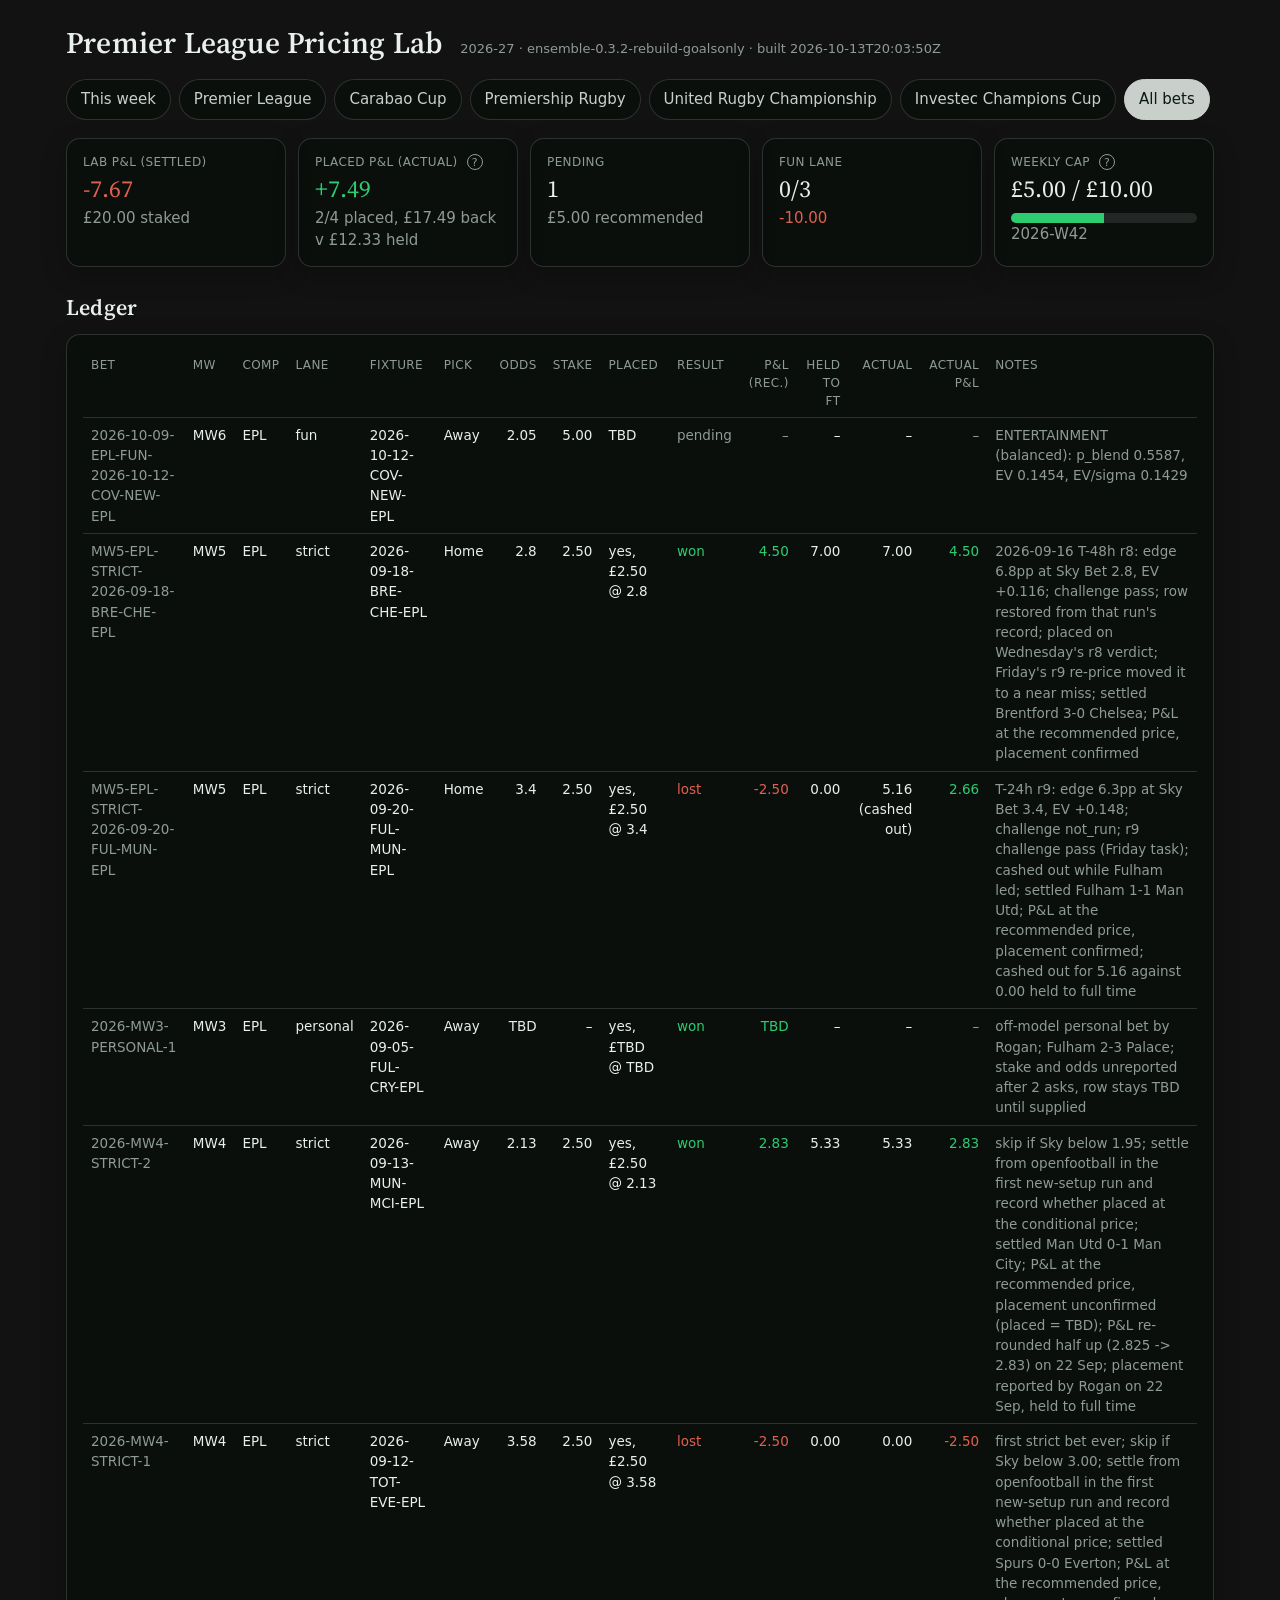
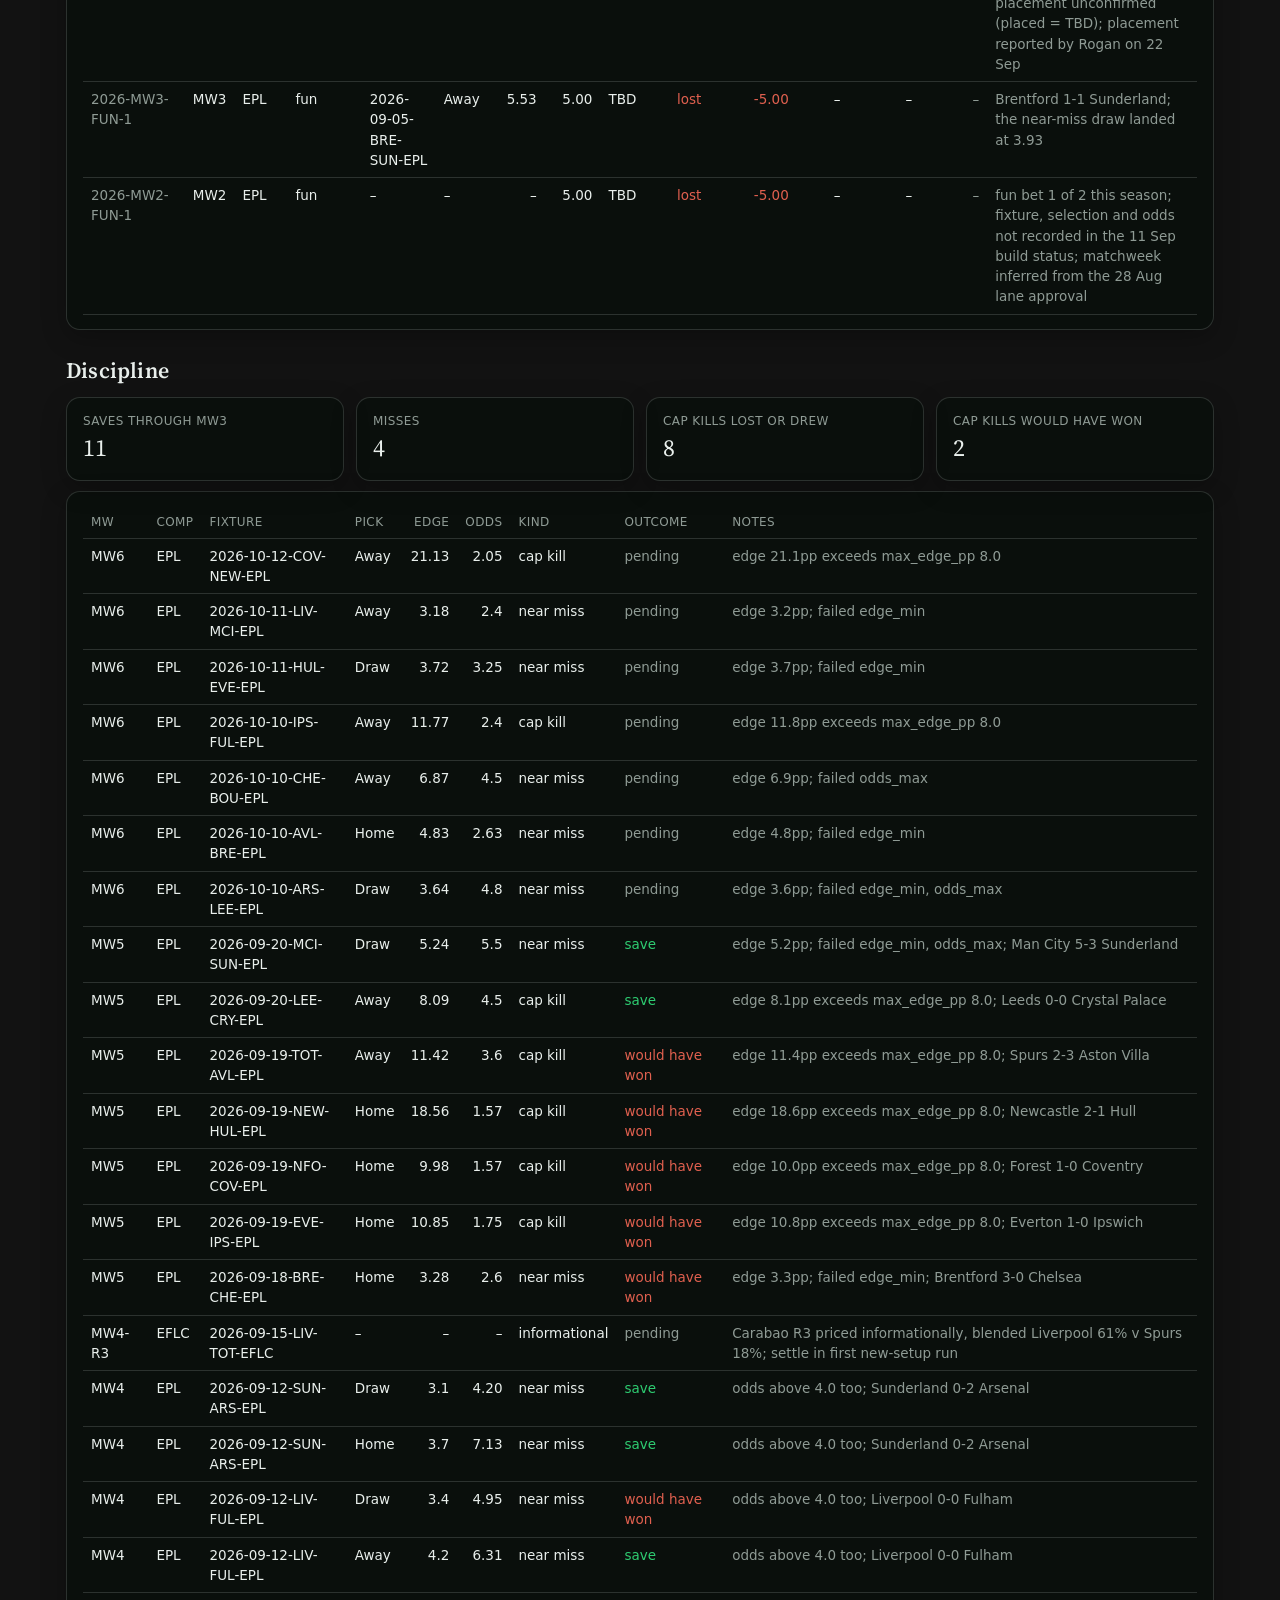
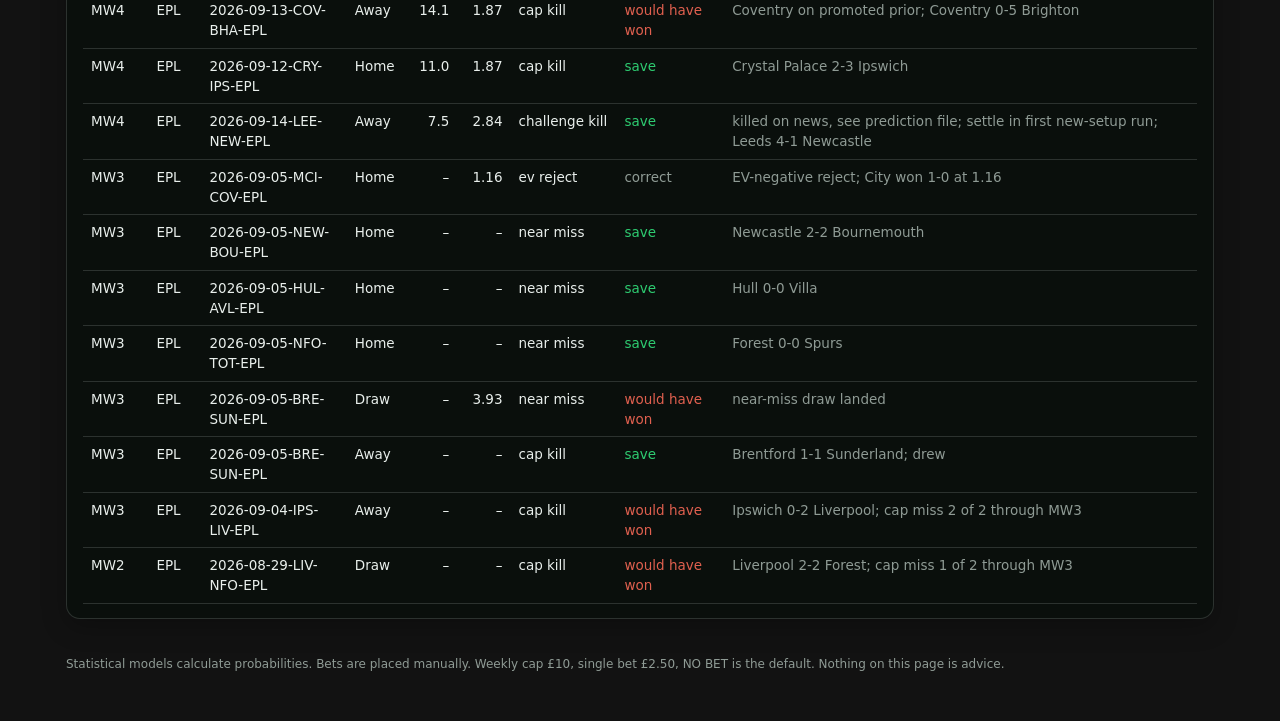
==== commit 2daf1d26: "Site build 07d55fa60348e7556415c78ea85740f49faa84ff" ====
--- a/all-bets.html
+++ b/all-bets.html
@@ -2,7 +2,7 @@
 <title>All bets · Pricing Lab</title><link rel="preconnect" href="https://fonts.googleapis.com"><link rel="preconnect" href="https://fonts.gstatic.com" crossorigin>
 <link href="https://fonts.googleapis.com/css2?family=Source+Serif+4:wght@400;600&display=swap" rel="stylesheet"><link rel="stylesheet" href="styles.css">
 <link rel="manifest" href="manifest.webmanifest"><meta name="theme-color" content="#0d2318"></head><body><div class="wrap">
-<header><h1>Premier League Pricing Lab</h1><span class="sub">2026-27 · ensemble-0.3.2-rebuild-goalsonly · built 2026-10-12T20:04:18Z</span></header>
-<nav class="top"><a href="index.html" class="">This week</a><a href="premier-league.html" class="">Premier League</a><a href="carabao-cup.html" class="">Carabao Cup</a><a href="premiership-rugby.html" class="">Premiership Rugby</a><a href="urc.html" class="">United Rugby Championship</a><a href="champions-cup.html" class="">Investec Champions Cup</a><a href="all-bets.html" class="active">All bets</a><a href="price-round.html" class="">Price a round</a></nav><div class="stat"><div class="card"><div class="k">Lab P&amp;L (settled)</div><div class="v"><span class="neg">-7.67</span></div><div class="dim">£20.00 staked</div></div><div class="card"><div class="k">Placed P&amp;L (actual) <span class="help" data-tip="Rogan cashes out whenever his side is ahead. Actual is what Sky Bet paid; held to FT is what the same bet would have returned at full time.">?</span></div><div class="v"><span class="pos">+7.49</span></div><div class="dim">2/4 placed, £17.49 back v £12.33 held</div></div><div class="card"><div class="k">Pending</div><div class="v">1</div><div class="dim">£5.00 recommended</div></div><div class="card"><div class="k">Fun lane</div><div class="v">0/3</div><div class="dim"><span class="neg">-10.00</span></div></div><div class="card"><div class="k">Weekly cap <span class="help" data-tip="GBP 10 across all competitions per week, GBP 2.50 per strict bet. NO BET is the default.">?</span></div><div class="v">£5.00 / £10.00</div><div class="meter"><i style="width:50%"></i></div><div class="dim">2026-W42</div></div></div><h2>Ledger</h2><div class="scroll card"><table><thead><tr><th>Bet</th><th>MW</th><th>Comp</th><th>Lane</th><th>Fixture</th><th>Pick</th><th class="num">Odds</th><th class="num">Stake</th><th>Placed</th><th>Result</th><th class="num">P&amp;L (rec.)</th><th class="num">Held to FT</th><th class="num">Actual</th><th class="num">Actual P&amp;L</th><th>Notes</th></tr></thead><tbody><tr><td class="dim">2026-10-09-EPL-FUN-2026-10-12-COV-NEW-EPL</td><td>MW6</td><td>EPL</td><td>fun</td><td>2026-10-12-COV-NEW-EPL</td><td>Away</td><td class="num">2.05</td><td class="num">5.00</td><td>TBD</td><td class="dim">pending</td><td class="num dim">–</td><td class="num">–</td><td class="num">–</td><td class="num dim">–</td><td class="dim">ENTERTAINMENT (balanced): p_blend 0.5587, EV 0.1454, EV/sigma 0.1429</td></tr><tr><td class="dim">MW5-EPL-STRICT-2026-09-18-BRE-CHE-EPL</td><td>MW5</td><td>EPL</td><td>strict</td><td>2026-09-18-BRE-CHE-EPL</td><td>Home</td><td class="num">2.8</td><td class="num">2.50</td><td>yes, £2.50 @ 2.8</td><td class="pos">won</td><td class="num pos">4.50</td><td class="num">7.00</td><td class="num">7.00</td><td class="num pos">4.50</td><td class="dim">2026-09-16 T-48h r8: edge 6.8pp at Sky Bet 2.8, EV +0.116; challenge pass; row restored from that run&#x27;s record; placed on Wednesday&#x27;s r8 verdict; Friday&#x27;s r9 re-price moved it to a near miss; settled Brentford 3-0 Chelsea; P&amp;L at the recommended price, placement confirmed</td></tr><tr><td class="dim">MW5-EPL-STRICT-2026-09-20-FUL-MUN-EPL</td><td>MW5</td><td>EPL</td><td>strict</td><td>2026-09-20-FUL-MUN-EPL</td><td>Home</td><td class="num">3.4</td><td class="num">2.50</td><td>yes, £2.50 @ 3.4</td><td class="neg">lost</td><td class="num neg">-2.50</td><td class="num">0.00</td><td class="num">5.16 (cashed out)</td><td class="num pos">2.66</td><td class="dim">T-24h r9: edge 6.3pp at Sky Bet 3.4, EV +0.148; challenge not_run; r9 challenge pass (Friday task); cashed out while Fulham led; settled Fulham 1-1 Man Utd; P&amp;L at the recommended price, placement confirmed; cashed out for 5.16 against 0.00 held to full time</td></tr><tr><td class="dim">2026-MW3-PERSONAL-1</td><td>MW3</td><td>EPL</td><td>personal</td><td>2026-09-05-FUL-CRY-EPL</td><td>Away</td><td class="num">TBD</td><td class="num">–</td><td>yes, £TBD @ TBD</td><td class="pos">won</td><td class="num pos">TBD</td><td class="num">–</td><td class="num">–</td><td class="num dim">–</td><td class="dim">off-model personal bet by Rogan; Fulham 2-3 Palace; stake and odds unreported after 2 asks, row stays TBD until supplied</td></tr><tr><td class="dim">2026-MW4-STRICT-2</td><td>MW4</td><td>EPL</td><td>strict</td><td>2026-09-13-MUN-MCI-EPL</td><td>Away</td><td class="num">2.13</td><td class="num">2.50</td><td>yes, £2.50 @ 2.13</td><td class="pos">won</td><td class="num pos">2.83</td><td class="num">5.33</td><td class="num">5.33</td><td class="num pos">2.83</td><td class="dim">skip if Sky below 1.95; settle from openfootball in the first new-setup run and record whether placed at the conditional price; settled Man Utd 0-1 Man City; P&amp;L at the recommended price, placement unconfirmed (placed = TBD); P&amp;L re-rounded half up (2.825 -&gt; 2.83) on 22 Sep; placement reported by Rogan on 22 Sep, held to full time</td></tr><tr><td class="dim">2026-MW4-STRICT-1</td><td>MW4</td><td>EPL</td><td>strict</td><td>2026-09-12-TOT-EVE-EPL</td><td>Away</td><td class="num">3.58</td><td class="num">2.50</td><td>yes, £2.50 @ 3.58</td><td class="neg">lost</td><td class="num neg">-2.50</td><td class="num">0.00</td><td class="num">0.00</td><td class="num neg">-2.50</td><td class="dim">first strict bet ever; skip if Sky below 3.00; settle from openfootball in the first new-setup run and record whether placed at the conditional price; settled Spurs 0-0 Everton; P&amp;L at the recommended price, placement unconfirmed (placed = TBD); placement reported by Rogan on 22 Sep</td></tr><tr><td class="dim">2026-MW3-FUN-1</td><td>MW3</td><td>EPL</td><td>fun</td><td>2026-09-05-BRE-SUN-EPL</td><td>Away</td><td class="num">5.53</td><td class="num">5.00</td><td>TBD</td><td class="neg">lost</td><td class="num neg">-5.00</td><td class="num">–</td><td class="num">–</td><td class="num dim">–</td><td class="dim">Brentford 1-1 Sunderland; the near-miss draw landed at 3.93</td></tr><tr><td class="dim">2026-MW2-FUN-1</td><td>MW2</td><td>EPL</td><td>fun</td><td>–</td><td>–</td><td class="num">–</td><td class="num">5.00</td><td>TBD</td><td class="neg">lost</td><td class="num neg">-5.00</td><td class="num">–</td><td class="num">–</td><td class="num dim">–</td><td class="dim">fun bet 1 of 2 this season; fixture, selection and odds not recorded in the 11 Sep build status; matchweek inferred from the 28 Aug lane approval</td></tr></tbody></table></div><h2>Discipline</h2><div class="stat"><div class="card"><div class="k">Saves through MW3</div><div class="v">11</div></div><div class="card"><div class="k">Misses</div><div class="v">4</div></div><div class="card"><div class="k">Cap kills lost or drew</div><div class="v">8</div></div><div class="card"><div class="k">Cap kills would have won</div><div class="v">2</div></div></div><div class="scroll card"><table><thead><tr><th>MW</th><th>Comp</th><th>Fixture</th><th>Pick</th><th class="num">Edge</th><th class="num">Odds</th><th>Kind</th><th>Outcome</th><th>Notes</th></tr></thead><tbody><tr><td>MW6</td><td>EPL</td><td>2026-10-12-COV-NEW-EPL</td><td>Away</td><td class="num">21.13</td><td class="num">2.05</td><td>cap kill</td><td class="dim">pending</td><td class="dim">edge 21.1pp exceeds max_edge_pp 8.0</td></tr><tr><td>MW6</td><td>EPL</td><td>2026-10-11-LIV-MCI-EPL</td><td>Away</td><td class="num">3.18</td><td class="num">2.4</td><td>near miss</td><td class="dim">pending</td><td class="dim">edge 3.2pp; failed edge_min</td></tr><tr><td>MW6</td><td>EPL</td><td>2026-10-11-HUL-EVE-EPL</td><td>Draw</td><td class="num">3.72</td><td class="num">3.25</td><td>near miss</td><td class="dim">pending</td><td class="dim">edge 3.7pp; failed edge_min</td></tr><tr><td>MW6</td><td>EPL</td><td>2026-10-10-IPS-FUL-EPL</td><td>Away</td><td class="num">11.77</td><td class="num">2.4</td><td>cap kill</td><td class="dim">pending</td><td class="dim">edge 11.8pp exceeds max_edge_pp 8.0</td></tr><tr><td>MW6</td><td>EPL</td><td>2026-10-10-CHE-BOU-EPL</td><td>Away</td><td class="num">6.87</td><td class="num">4.5</td><td>near miss</td><td class="dim">pending</td><td class="dim">edge 6.9pp; failed odds_max</td></tr><tr><td>MW6</td><td>EPL</td><td>2026-10-10-AVL-BRE-EPL</td><td>Home</td><td class="num">4.83</td><td class="num">2.63</td><td>near miss</td><td class="dim">pending</td><td class="dim">edge 4.8pp; failed edge_min</td></tr><tr><td>MW6</td><td>EPL</td><td>2026-10-10-ARS-LEE-EPL</td><td>Draw</td><td class="num">3.64</td><td class="num">4.8</td><td>near miss</td><td class="dim">pending</td><td class="dim">edge 3.6pp; failed edge_min, odds_max</td></tr><tr><td>MW5</td><td>EPL</td><td>2026-09-20-MCI-SUN-EPL</td><td>Draw</td><td class="num">5.24</td><td class="num">5.5</td><td>near miss</td><td class="pos">save</td><td class="dim">edge 5.2pp; failed edge_min, odds_max; Man City 5-3 Sunderland</td></tr><tr><td>MW5</td><td>EPL</td><td>2026-09-20-LEE-CRY-EPL</td><td>Away</td><td class="num">8.09</td><td class="num">4.5</td><td>cap kill</td><td class="pos">save</td><td class="dim">edge 8.1pp exceeds max_edge_pp 8.0; Leeds 0-0 Crystal Palace</td></tr><tr><td>MW5</td><td>EPL</td><td>2026-09-19-TOT-AVL-EPL</td><td>Away</td><td class="num">11.42</td><td class="num">3.6</td><td>cap kill</td><td class="neg">would have won</td><td class="dim">edge 11.4pp exceeds max_edge_pp 8.0; Spurs 2-3 Aston Villa</td></tr><tr><td>MW5</td><td>EPL</td><td>2026-09-19-NEW-HUL-EPL</td><td>Home</td><td class="num">18.56</td><td class="num">1.57</td><td>cap kill</td><td class="neg">would have won</td><td class="dim">edge 18.6pp exceeds max_edge_pp 8.0; Newcastle 2-1 Hull</td></tr><tr><td>MW5</td><td>EPL</td><td>2026-09-19-NFO-COV-EPL</td><td>Home</td><td class="num">9.98</td><td class="num">1.57</td><td>cap kill</td><td class="neg">would have won</td><td class="dim">edge 10.0pp exceeds max_edge_pp 8.0; Forest 1-0 Coventry</td></tr><tr><td>MW5</td><td>EPL</td><td>2026-09-19-EVE-IPS-EPL</td><td>Home</td><td class="num">10.85</td><td class="num">1.75</td><td>cap kill</td><td class="neg">would have won</td><td class="dim">edge 10.8pp exceeds max_edge_pp 8.0; Everton 1-0 Ipswich</td></tr><tr><td>MW5</td><td>EPL</td><td>2026-09-18-BRE-CHE-EPL</td><td>Home</td><td class="num">3.28</td><td class="num">2.6</td><td>near miss</td><td class="neg">would have won</td><td class="dim">edge 3.3pp; failed edge_min; Brentford 3-0 Chelsea</td></tr><tr><td>MW4-R3</td><td>EFLC</td><td>2026-09-15-LIV-TOT-EFLC</td><td>–</td><td class="num">–</td><td class="num">–</td><td>informational</td><td class="dim">pending</td><td class="dim">Carabao R3 priced informationally, blended Liverpool 61% v Spurs 18%; settle in first new-setup run</td></tr><tr><td>MW4</td><td>EPL</td><td>2026-09-12-SUN-ARS-EPL</td><td>Draw</td><td class="num">3.1</td><td class="num">4.20</td><td>near miss</td><td class="pos">save</td><td class="dim">odds above 4.0 too; Sunderland 0-2 Arsenal</td></tr><tr><td>MW4</td><td>EPL</td><td>2026-09-12-SUN-ARS-EPL</td><td>Home</td><td class="num">3.7</td><td class="num">7.13</td><td>near miss</td><td class="pos">save</td><td class="dim">odds above 4.0 too; Sunderland 0-2 Arsenal</td></tr><tr><td>MW4</td><td>EPL</td><td>2026-09-12-LIV-FUL-EPL</td><td>Draw</td><td class="num">3.4</td><td class="num">4.95</td><td>near miss</td><td class="neg">would have won</td><td class="dim">odds above 4.0 too; Liverpool 0-0 Fulham</td></tr><tr><td>MW4</td><td>EPL</td><td>2026-09-12-LIV-FUL-EPL</td><td>Away</td><td class="num">4.2</td><td class="num">6.31</td><td>near miss</td><td class="pos">save</td><td class="dim">odds above 4.0 too; Liverpool 0-0 Fulham</td></tr><tr><td>MW4</td><td>EPL</td><td>2026-09-13-COV-BHA-EPL</td><td>Away</td><td class="num">14.1</td><td class="num">1.87</td><td>cap kill</td><td class="neg">would have won</td><td class="dim">Coventry on promoted prior; Coventry 0-5 Brighton</td></tr><tr><td>MW4</td><td>EPL</td><td>2026-09-12-CRY-IPS-EPL</td><td>Home</td><td class="num">11.0</td><td class="num">1.87</td><td>cap kill</td><td class="pos">save</td><td class="dim">Crystal Palace 2-3 Ipswich</td></tr><tr><td>MW4</td><td>EPL</td><td>2026-09-14-LEE-NEW-EPL</td><td>Away</td><td class="num">7.5</td><td class="num">2.84</td><td>challenge kill</td><td class="pos">save</td><td class="dim">killed on news, see prediction file; settle in first new-setup run; Leeds 4-1 Newcastle</td></tr><tr><td>MW3</td><td>EPL</td><td>2026-09-05-MCI-COV-EPL</td><td>Home</td><td class="num">–</td><td class="num">1.16</td><td>ev reject</td><td class="dim">correct</td><td class="dim">EV-negative reject; City won 1-0 at 1.16</td></tr><tr><td>MW3</td><td>EPL</td><td>2026-09-05-NEW-BOU-EPL</td><td>Home</td><td class="num">–</td><td class="num">–</td><td>near miss</td><td class="pos">save</td><td class="dim">Newcastle 2-2 Bournemouth</td></tr><tr><td>MW3</td><td>EPL</td><td>2026-09-05-HUL-AVL-EPL</td><td>Home</td><td class="num">–</td><td class="num">–</td><td>near miss</td><td class="pos">save</td><td class="dim">Hull 0-0 Villa</td></tr><tr><td>MW3</td><td>EPL</td><td>2026-09-05-NFO-TOT-EPL</td><td>Home</td><td class="num">–</td><td class="num">–</td><td>near miss</td><td class="pos">save</td><td class="dim">Forest 0-0 Spurs</td></tr><tr><td>MW3</td><td>EPL</td><td>2026-09-05-BRE-SUN-EPL</td><td>Draw</td><td class="num">–</td><td class="num">3.93</td><td>near miss</td><td class="neg">would have won</td><td class="dim">near-miss draw landed</td></tr><tr><td>MW3</td><td>EPL</td><td>2026-09-05-BRE-SUN-EPL</td><td>Away</td><td class="num">–</td><td class="num">–</td><td>cap kill</td><td class="pos">save</td><td class="dim">Brentford 1-1 Sunderland; drew</td></tr><tr><td>MW3</td><td>EPL</td><td>2026-09-04-IPS-LIV-EPL</td><td>Away</td><td class="num">–</td><td class="num">–</td><td>cap kill</td><td class="neg">would have won</td><td class="dim">Ipswich 0-2 Liverpool; cap miss 2 of 2 through MW3</td></tr><tr><td>MW2</td><td>EPL</td><td>2026-08-29-LIV-NFO-EPL</td><td>Draw</td><td class="num">–</td><td class="num">–</td><td>cap kill</td><td class="neg">would have won</td><td class="dim">Liverpool 2-2 Forest; cap miss 1 of 2 through MW3</td></tr></tbody></table></div>
+<header><h1>Premier League Pricing Lab</h1><span class="sub">2026-27 · ensemble-0.3.2-rebuild-goalsonly · built 2026-10-13T20:03:50Z</span></header>
+<nav class="top"><a href="index.html" class="">This week</a><a href="premier-league.html" class="">Premier League</a><a href="carabao-cup.html" class="">Carabao Cup</a><a href="premiership-rugby.html" class="">Premiership Rugby</a><a href="urc.html" class="">United Rugby Championship</a><a href="champions-cup.html" class="">Investec Champions Cup</a><a href="all-bets.html" class="active">All bets</a></nav><div class="stat"><div class="card"><div class="k">Lab P&amp;L (settled)</div><div class="v"><span class="neg">-7.67</span></div><div class="dim">£20.00 staked</div></div><div class="card"><div class="k">Placed P&amp;L (actual) <span class="help" data-tip="Rogan cashes out whenever his side is ahead. Actual is what Sky Bet paid; held to FT is what the same bet would have returned at full time.">?</span></div><div class="v"><span class="pos">+7.49</span></div><div class="dim">2/4 placed, £17.49 back v £12.33 held</div></div><div class="card"><div class="k">Pending</div><div class="v">1</div><div class="dim">£5.00 recommended</div></div><div class="card"><div class="k">Fun lane</div><div class="v">0/3</div><div class="dim"><span class="neg">-10.00</span></div></div><div class="card"><div class="k">Weekly cap <span class="help" data-tip="GBP 10 across all competitions per week, GBP 2.50 per strict bet. NO BET is the default.">?</span></div><div class="v">£5.00 / £10.00</div><div class="meter"><i style="width:50%"></i></div><div class="dim">2026-W42</div></div></div><h2>Ledger</h2><div class="scroll card"><table><thead><tr><th>Bet</th><th>MW</th><th>Comp</th><th>Lane</th><th>Fixture</th><th>Pick</th><th class="num">Odds</th><th class="num">Stake</th><th>Placed</th><th>Result</th><th class="num">P&amp;L (rec.)</th><th class="num">Held to FT</th><th class="num">Actual</th><th class="num">Actual P&amp;L</th><th>Notes</th></tr></thead><tbody><tr><td class="dim">2026-10-09-EPL-FUN-2026-10-12-COV-NEW-EPL</td><td>MW6</td><td>EPL</td><td>fun</td><td>2026-10-12-COV-NEW-EPL</td><td>Away</td><td class="num">2.05</td><td class="num">5.00</td><td>TBD</td><td class="dim">pending</td><td class="num dim">–</td><td class="num">–</td><td class="num">–</td><td class="num dim">–</td><td class="dim">ENTERTAINMENT (balanced): p_blend 0.5587, EV 0.1454, EV/sigma 0.1429</td></tr><tr><td class="dim">MW5-EPL-STRICT-2026-09-18-BRE-CHE-EPL</td><td>MW5</td><td>EPL</td><td>strict</td><td>2026-09-18-BRE-CHE-EPL</td><td>Home</td><td class="num">2.8</td><td class="num">2.50</td><td>yes, £2.50 @ 2.8</td><td class="pos">won</td><td class="num pos">4.50</td><td class="num">7.00</td><td class="num">7.00</td><td class="num pos">4.50</td><td class="dim">2026-09-16 T-48h r8: edge 6.8pp at Sky Bet 2.8, EV +0.116; challenge pass; row restored from that run&#x27;s record; placed on Wednesday&#x27;s r8 verdict; Friday&#x27;s r9 re-price moved it to a near miss; settled Brentford 3-0 Chelsea; P&amp;L at the recommended price, placement confirmed</td></tr><tr><td class="dim">MW5-EPL-STRICT-2026-09-20-FUL-MUN-EPL</td><td>MW5</td><td>EPL</td><td>strict</td><td>2026-09-20-FUL-MUN-EPL</td><td>Home</td><td class="num">3.4</td><td class="num">2.50</td><td>yes, £2.50 @ 3.4</td><td class="neg">lost</td><td class="num neg">-2.50</td><td class="num">0.00</td><td class="num">5.16 (cashed out)</td><td class="num pos">2.66</td><td class="dim">T-24h r9: edge 6.3pp at Sky Bet 3.4, EV +0.148; challenge not_run; r9 challenge pass (Friday task); cashed out while Fulham led; settled Fulham 1-1 Man Utd; P&amp;L at the recommended price, placement confirmed; cashed out for 5.16 against 0.00 held to full time</td></tr><tr><td class="dim">2026-MW3-PERSONAL-1</td><td>MW3</td><td>EPL</td><td>personal</td><td>2026-09-05-FUL-CRY-EPL</td><td>Away</td><td class="num">TBD</td><td class="num">–</td><td>yes, £TBD @ TBD</td><td class="pos">won</td><td class="num pos">TBD</td><td class="num">–</td><td class="num">–</td><td class="num dim">–</td><td class="dim">off-model personal bet by Rogan; Fulham 2-3 Palace; stake and odds unreported after 2 asks, row stays TBD until supplied</td></tr><tr><td class="dim">2026-MW4-STRICT-2</td><td>MW4</td><td>EPL</td><td>strict</td><td>2026-09-13-MUN-MCI-EPL</td><td>Away</td><td class="num">2.13</td><td class="num">2.50</td><td>yes, £2.50 @ 2.13</td><td class="pos">won</td><td class="num pos">2.83</td><td class="num">5.33</td><td class="num">5.33</td><td class="num pos">2.83</td><td class="dim">skip if Sky below 1.95; settle from openfootball in the first new-setup run and record whether placed at the conditional price; settled Man Utd 0-1 Man City; P&amp;L at the recommended price, placement unconfirmed (placed = TBD); P&amp;L re-rounded half up (2.825 -&gt; 2.83) on 22 Sep; placement reported by Rogan on 22 Sep, held to full time</td></tr><tr><td class="dim">2026-MW4-STRICT-1</td><td>MW4</td><td>EPL</td><td>strict</td><td>2026-09-12-TOT-EVE-EPL</td><td>Away</td><td class="num">3.58</td><td class="num">2.50</td><td>yes, £2.50 @ 3.58</td><td class="neg">lost</td><td class="num neg">-2.50</td><td class="num">0.00</td><td class="num">0.00</td><td class="num neg">-2.50</td><td class="dim">first strict bet ever; skip if Sky below 3.00; settle from openfootball in the first new-setup run and record whether placed at the conditional price; settled Spurs 0-0 Everton; P&amp;L at the recommended price, placement unconfirmed (placed = TBD); placement reported by Rogan on 22 Sep</td></tr><tr><td class="dim">2026-MW3-FUN-1</td><td>MW3</td><td>EPL</td><td>fun</td><td>2026-09-05-BRE-SUN-EPL</td><td>Away</td><td class="num">5.53</td><td class="num">5.00</td><td>TBD</td><td class="neg">lost</td><td class="num neg">-5.00</td><td class="num">–</td><td class="num">–</td><td class="num dim">–</td><td class="dim">Brentford 1-1 Sunderland; the near-miss draw landed at 3.93</td></tr><tr><td class="dim">2026-MW2-FUN-1</td><td>MW2</td><td>EPL</td><td>fun</td><td>–</td><td>–</td><td class="num">–</td><td class="num">5.00</td><td>TBD</td><td class="neg">lost</td><td class="num neg">-5.00</td><td class="num">–</td><td class="num">–</td><td class="num dim">–</td><td class="dim">fun bet 1 of 2 this season; fixture, selection and odds not recorded in the 11 Sep build status; matchweek inferred from the 28 Aug lane approval</td></tr></tbody></table></div><h2>Discipline</h2><div class="stat"><div class="card"><div class="k">Saves through MW3</div><div class="v">11</div></div><div class="card"><div class="k">Misses</div><div class="v">4</div></div><div class="card"><div class="k">Cap kills lost or drew</div><div class="v">8</div></div><div class="card"><div class="k">Cap kills would have won</div><div class="v">2</div></div></div><div class="scroll card"><table><thead><tr><th>MW</th><th>Comp</th><th>Fixture</th><th>Pick</th><th class="num">Edge</th><th class="num">Odds</th><th>Kind</th><th>Outcome</th><th>Notes</th></tr></thead><tbody><tr><td>MW6</td><td>EPL</td><td>2026-10-12-COV-NEW-EPL</td><td>Away</td><td class="num">21.13</td><td class="num">2.05</td><td>cap kill</td><td class="dim">pending</td><td class="dim">edge 21.1pp exceeds max_edge_pp 8.0</td></tr><tr><td>MW6</td><td>EPL</td><td>2026-10-11-LIV-MCI-EPL</td><td>Away</td><td class="num">3.18</td><td class="num">2.4</td><td>near miss</td><td class="dim">pending</td><td class="dim">edge 3.2pp; failed edge_min</td></tr><tr><td>MW6</td><td>EPL</td><td>2026-10-11-HUL-EVE-EPL</td><td>Draw</td><td class="num">3.72</td><td class="num">3.25</td><td>near miss</td><td class="dim">pending</td><td class="dim">edge 3.7pp; failed edge_min</td></tr><tr><td>MW6</td><td>EPL</td><td>2026-10-10-IPS-FUL-EPL</td><td>Away</td><td class="num">11.77</td><td class="num">2.4</td><td>cap kill</td><td class="dim">pending</td><td class="dim">edge 11.8pp exceeds max_edge_pp 8.0</td></tr><tr><td>MW6</td><td>EPL</td><td>2026-10-10-CHE-BOU-EPL</td><td>Away</td><td class="num">6.87</td><td class="num">4.5</td><td>near miss</td><td class="dim">pending</td><td class="dim">edge 6.9pp; failed odds_max</td></tr><tr><td>MW6</td><td>EPL</td><td>2026-10-10-AVL-BRE-EPL</td><td>Home</td><td class="num">4.83</td><td class="num">2.63</td><td>near miss</td><td class="dim">pending</td><td class="dim">edge 4.8pp; failed edge_min</td></tr><tr><td>MW6</td><td>EPL</td><td>2026-10-10-ARS-LEE-EPL</td><td>Draw</td><td class="num">3.64</td><td class="num">4.8</td><td>near miss</td><td class="dim">pending</td><td class="dim">edge 3.6pp; failed edge_min, odds_max</td></tr><tr><td>MW5</td><td>EPL</td><td>2026-09-20-MCI-SUN-EPL</td><td>Draw</td><td class="num">5.24</td><td class="num">5.5</td><td>near miss</td><td class="pos">save</td><td class="dim">edge 5.2pp; failed edge_min, odds_max; Man City 5-3 Sunderland</td></tr><tr><td>MW5</td><td>EPL</td><td>2026-09-20-LEE-CRY-EPL</td><td>Away</td><td class="num">8.09</td><td class="num">4.5</td><td>cap kill</td><td class="pos">save</td><td class="dim">edge 8.1pp exceeds max_edge_pp 8.0; Leeds 0-0 Crystal Palace</td></tr><tr><td>MW5</td><td>EPL</td><td>2026-09-19-TOT-AVL-EPL</td><td>Away</td><td class="num">11.42</td><td class="num">3.6</td><td>cap kill</td><td class="neg">would have won</td><td class="dim">edge 11.4pp exceeds max_edge_pp 8.0; Spurs 2-3 Aston Villa</td></tr><tr><td>MW5</td><td>EPL</td><td>2026-09-19-NEW-HUL-EPL</td><td>Home</td><td class="num">18.56</td><td class="num">1.57</td><td>cap kill</td><td class="neg">would have won</td><td class="dim">edge 18.6pp exceeds max_edge_pp 8.0; Newcastle 2-1 Hull</td></tr><tr><td>MW5</td><td>EPL</td><td>2026-09-19-NFO-COV-EPL</td><td>Home</td><td class="num">9.98</td><td class="num">1.57</td><td>cap kill</td><td class="neg">would have won</td><td class="dim">edge 10.0pp exceeds max_edge_pp 8.0; Forest 1-0 Coventry</td></tr><tr><td>MW5</td><td>EPL</td><td>2026-09-19-EVE-IPS-EPL</td><td>Home</td><td class="num">10.85</td><td class="num">1.75</td><td>cap kill</td><td class="neg">would have won</td><td class="dim">edge 10.8pp exceeds max_edge_pp 8.0; Everton 1-0 Ipswich</td></tr><tr><td>MW5</td><td>EPL</td><td>2026-09-18-BRE-CHE-EPL</td><td>Home</td><td class="num">3.28</td><td class="num">2.6</td><td>near miss</td><td class="neg">would have won</td><td class="dim">edge 3.3pp; failed edge_min; Brentford 3-0 Chelsea</td></tr><tr><td>MW4-R3</td><td>EFLC</td><td>2026-09-15-LIV-TOT-EFLC</td><td>–</td><td class="num">–</td><td class="num">–</td><td>informational</td><td class="dim">pending</td><td class="dim">Carabao R3 priced informationally, blended Liverpool 61% v Spurs 18%; settle in first new-setup run</td></tr><tr><td>MW4</td><td>EPL</td><td>2026-09-12-SUN-ARS-EPL</td><td>Draw</td><td class="num">3.1</td><td class="num">4.20</td><td>near miss</td><td class="pos">save</td><td class="dim">odds above 4.0 too; Sunderland 0-2 Arsenal</td></tr><tr><td>MW4</td><td>EPL</td><td>2026-09-12-SUN-ARS-EPL</td><td>Home</td><td class="num">3.7</td><td class="num">7.13</td><td>near miss</td><td class="pos">save</td><td class="dim">odds above 4.0 too; Sunderland 0-2 Arsenal</td></tr><tr><td>MW4</td><td>EPL</td><td>2026-09-12-LIV-FUL-EPL</td><td>Draw</td><td class="num">3.4</td><td class="num">4.95</td><td>near miss</td><td class="neg">would have won</td><td class="dim">odds above 4.0 too; Liverpool 0-0 Fulham</td></tr><tr><td>MW4</td><td>EPL</td><td>2026-09-12-LIV-FUL-EPL</td><td>Away</td><td class="num">4.2</td><td class="num">6.31</td><td>near miss</td><td class="pos">save</td><td class="dim">odds above 4.0 too; Liverpool 0-0 Fulham</td></tr><tr><td>MW4</td><td>EPL</td><td>2026-09-13-COV-BHA-EPL</td><td>Away</td><td class="num">14.1</td><td class="num">1.87</td><td>cap kill</td><td class="neg">would have won</td><td class="dim">Coventry on promoted prior; Coventry 0-5 Brighton</td></tr><tr><td>MW4</td><td>EPL</td><td>2026-09-12-CRY-IPS-EPL</td><td>Home</td><td class="num">11.0</td><td class="num">1.87</td><td>cap kill</td><td class="pos">save</td><td class="dim">Crystal Palace 2-3 Ipswich</td></tr><tr><td>MW4</td><td>EPL</td><td>2026-09-14-LEE-NEW-EPL</td><td>Away</td><td class="num">7.5</td><td class="num">2.84</td><td>challenge kill</td><td class="pos">save</td><td class="dim">killed on news, see prediction file; settle in first new-setup run; Leeds 4-1 Newcastle</td></tr><tr><td>MW3</td><td>EPL</td><td>2026-09-05-MCI-COV-EPL</td><td>Home</td><td class="num">–</td><td class="num">1.16</td><td>ev reject</td><td class="dim">correct</td><td class="dim">EV-negative reject; City won 1-0 at 1.16</td></tr><tr><td>MW3</td><td>EPL</td><td>2026-09-05-NEW-BOU-EPL</td><td>Home</td><td class="num">–</td><td class="num">–</td><td>near miss</td><td class="pos">save</td><td class="dim">Newcastle 2-2 Bournemouth</td></tr><tr><td>MW3</td><td>EPL</td><td>2026-09-05-HUL-AVL-EPL</td><td>Home</td><td class="num">–</td><td class="num">–</td><td>near miss</td><td class="pos">save</td><td class="dim">Hull 0-0 Villa</td></tr><tr><td>MW3</td><td>EPL</td><td>2026-09-05-NFO-TOT-EPL</td><td>Home</td><td class="num">–</td><td class="num">–</td><td>near miss</td><td class="pos">save</td><td class="dim">Forest 0-0 Spurs</td></tr><tr><td>MW3</td><td>EPL</td><td>2026-09-05-BRE-SUN-EPL</td><td>Draw</td><td class="num">–</td><td class="num">3.93</td><td>near miss</td><td class="neg">would have won</td><td class="dim">near-miss draw landed</td></tr><tr><td>MW3</td><td>EPL</td><td>2026-09-05-BRE-SUN-EPL</td><td>Away</td><td class="num">–</td><td class="num">–</td><td>cap kill</td><td class="pos">save</td><td class="dim">Brentford 1-1 Sunderland; drew</td></tr><tr><td>MW3</td><td>EPL</td><td>2026-09-04-IPS-LIV-EPL</td><td>Away</td><td class="num">–</td><td class="num">–</td><td>cap kill</td><td class="neg">would have won</td><td class="dim">Ipswich 0-2 Liverpool; cap miss 2 of 2 through MW3</td></tr><tr><td>MW2</td><td>EPL</td><td>2026-08-29-LIV-NFO-EPL</td><td>Draw</td><td class="num">–</td><td class="num">–</td><td>cap kill</td><td class="neg">would have won</td><td class="dim">Liverpool 2-2 Forest; cap miss 1 of 2 through MW3</td></tr></tbody></table></div>
 <footer>Statistical models calculate probabilities. Bets are placed manually. Weekly cap £10, single bet £2.50, NO BET is the default. Nothing on this page is advice.</footer>
 </div><script src="app.js"></script></body></html>
--- a/styles.css
+++ b/styles.css
@@ -61,3 +61,6 @@
 .pr-row input{width:100%;min-width:0;font:inherit;font-variant-numeric:tabular-nums;padding:8px 8px;border-radius:8px;border:1px solid var(--line);background:rgba(20,28,24,.9);color:var(--ink)}
 .pr-row input:focus{outline:none;border-color:var(--green)}.pr-opt input{opacity:.85}.pr-lines{font-size:12px;margin-top:8px;line-height:1.45}
 code{background:rgba(201,207,203,.12);padding:1px 5px;border-radius:5px}
+.pr-label{display:block;font-size:12px;color:var(--silver-dim);text-transform:uppercase;letter-spacing:.5px;margin-bottom:6px}
+#pr-paste{width:100%;font:inherit;font-variant-numeric:tabular-nums;padding:10px;border-radius:10px;border:1px solid var(--line);background:rgba(20,28,24,.9);color:var(--ink);resize:vertical;min-height:90px}
+#pr-paste:focus{outline:none;border-color:var(--green)}
